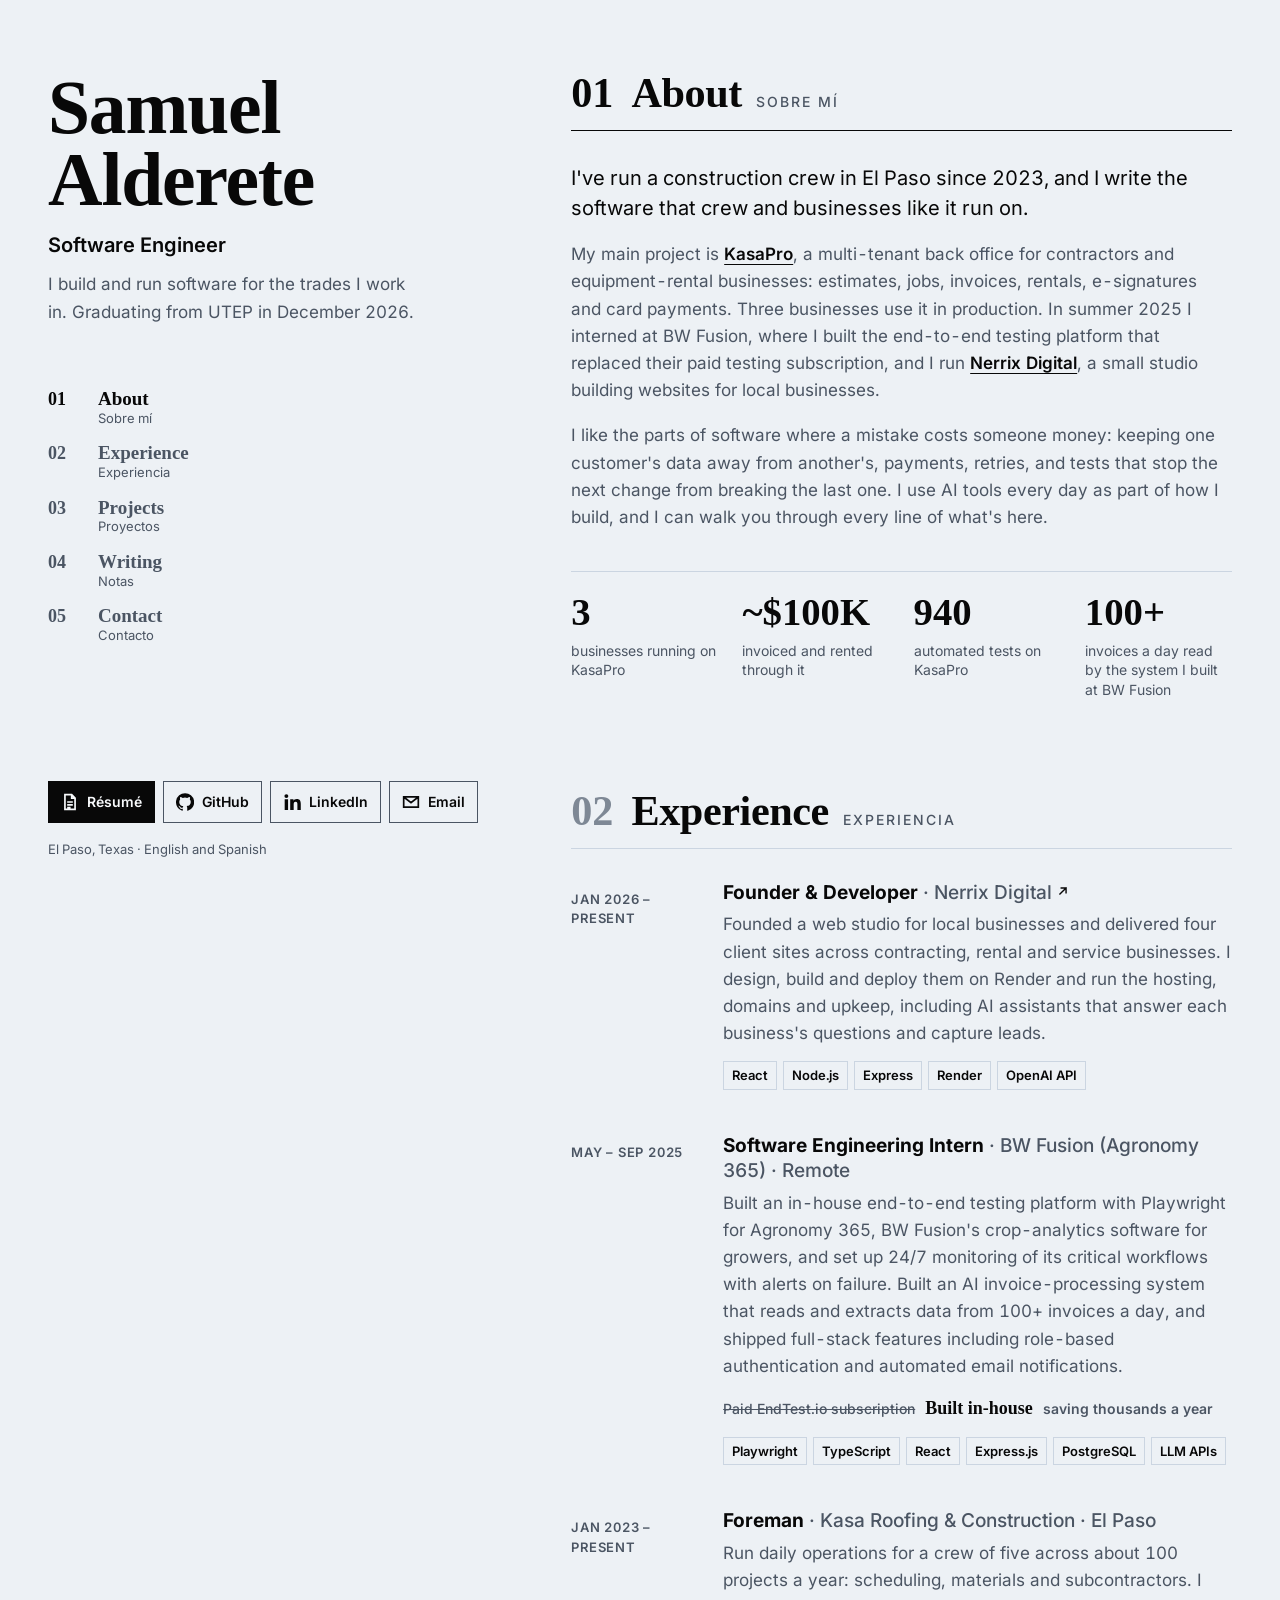
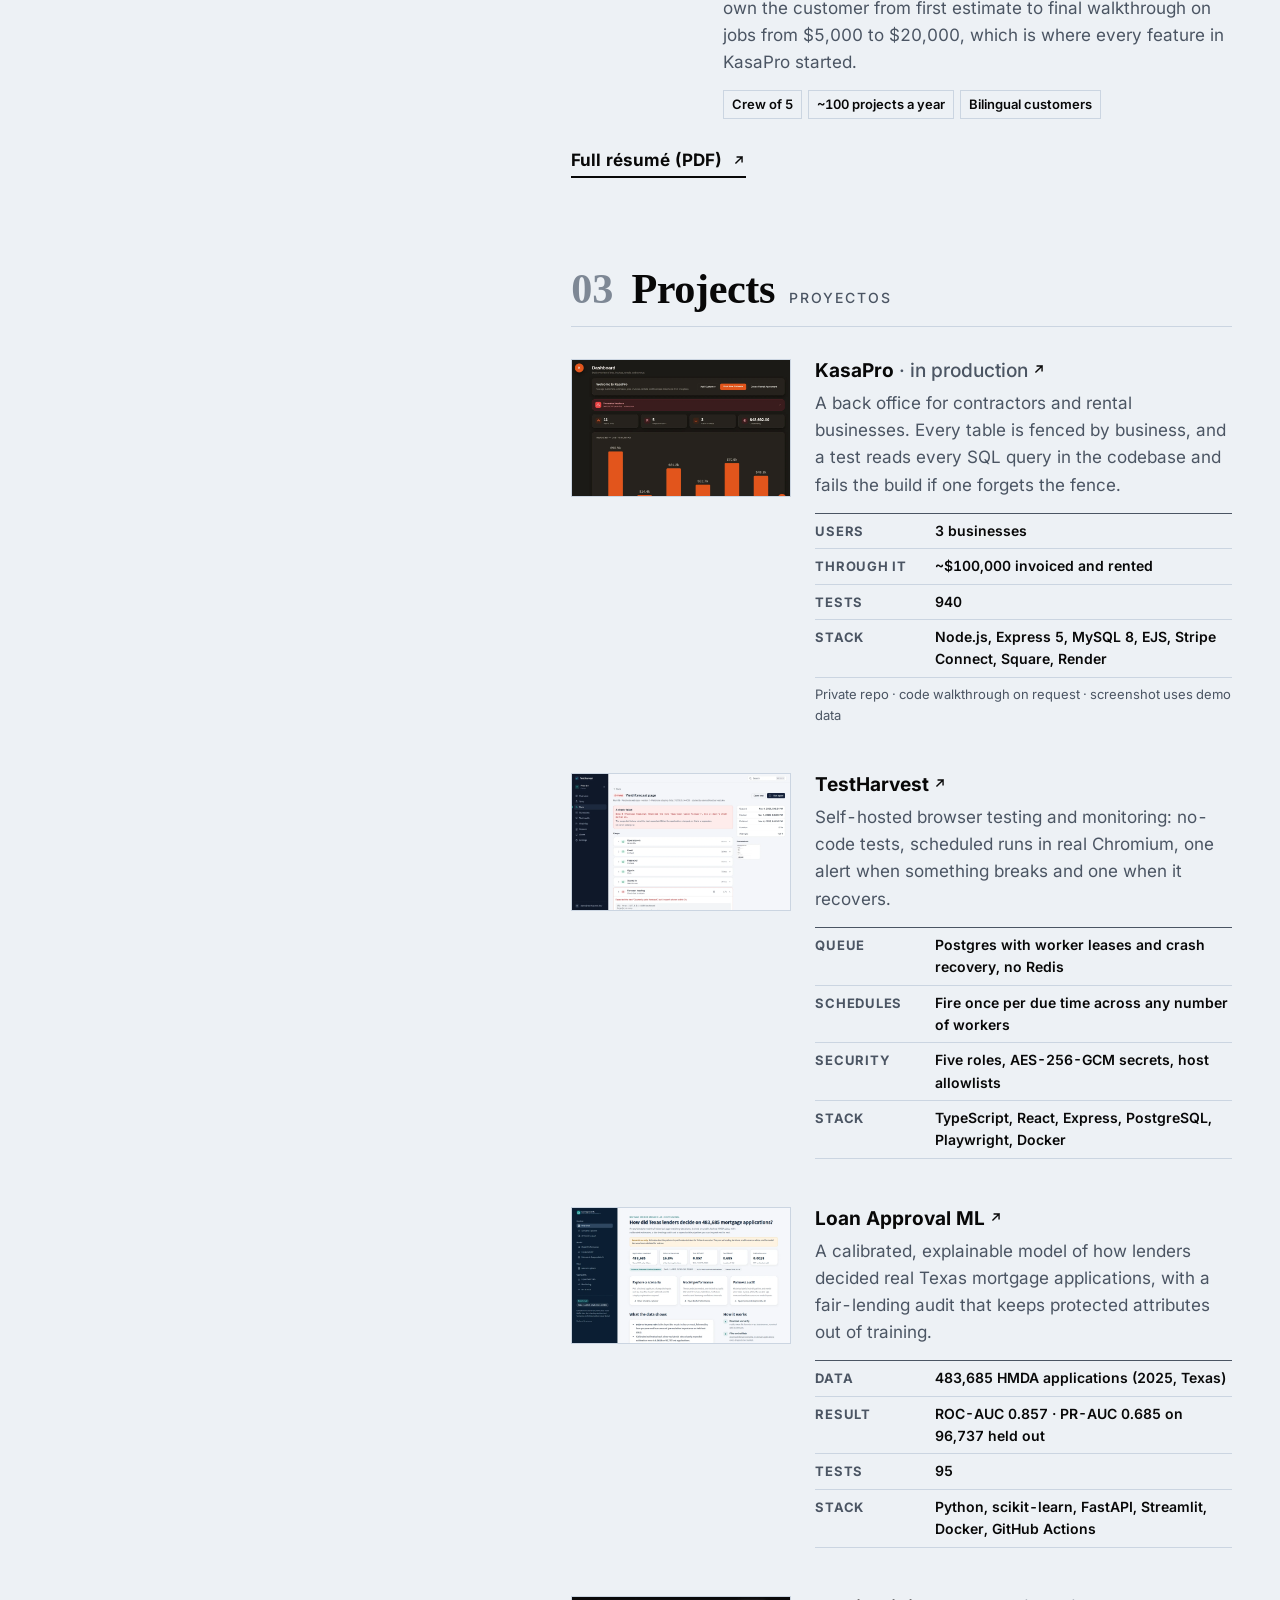
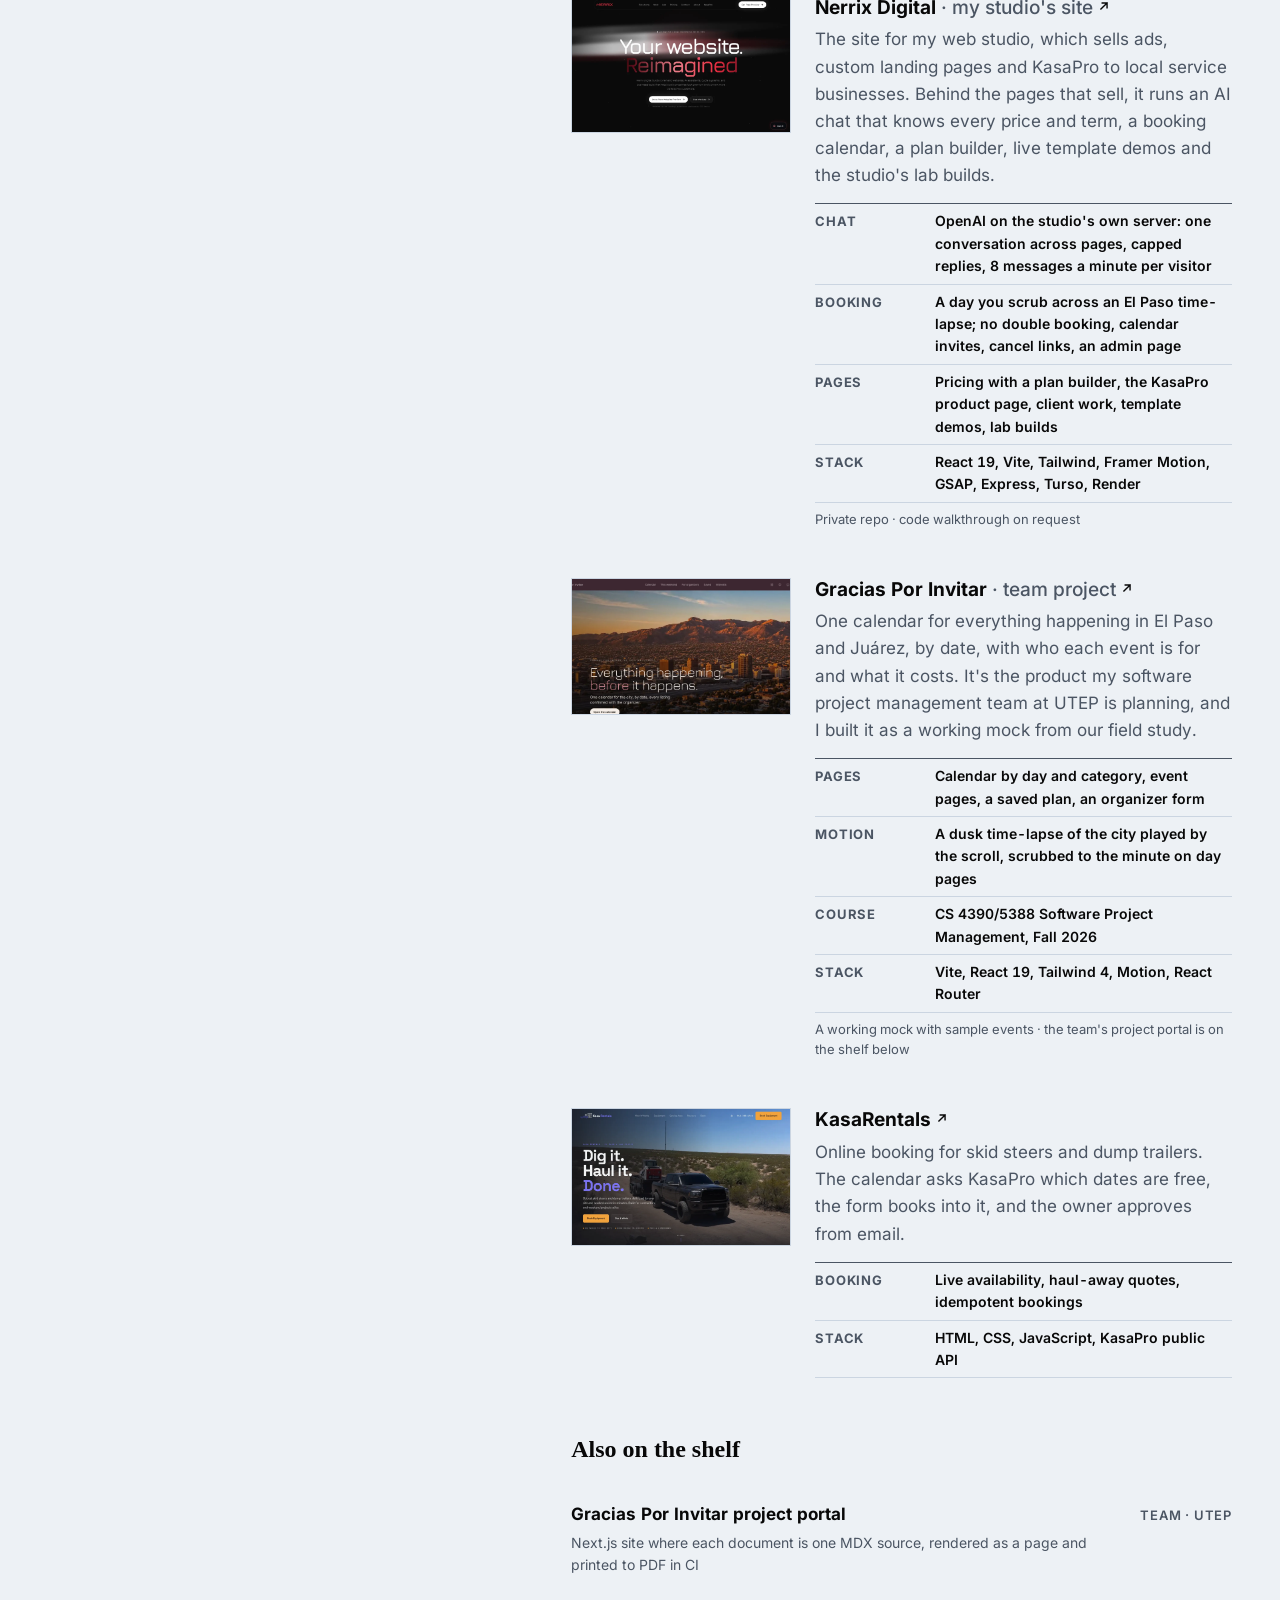
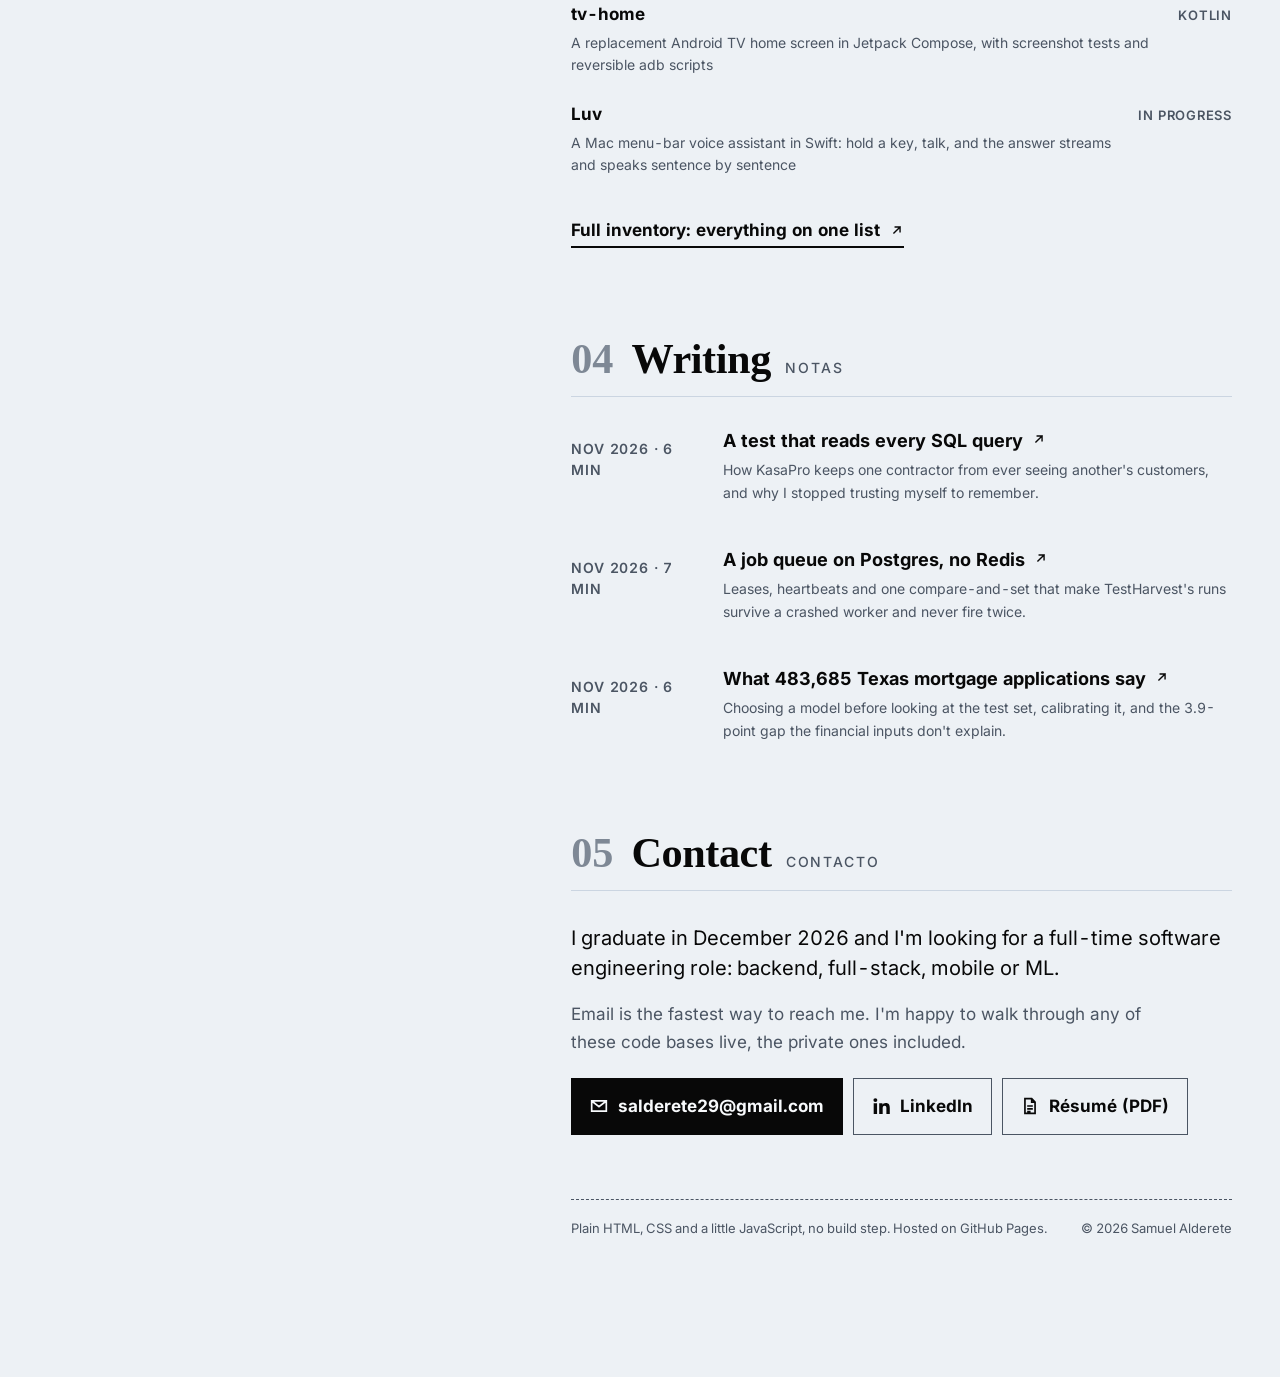
==== index.html @ ad976921 "Links that leave the portfolio open in a new tab The live project sites, GitHub, LinkedIn and the PD" ====
<!doctype html>
<html lang="en">
<head>
<meta charset="utf-8">
<meta name="viewport" content="width=device-width, initial-scale=1, viewport-fit=cover">
<title>Samuel Alderete · Software Engineer</title>
<meta name="description" content="Samuel Alderete, software engineer graduating from UTEP in December 2026. KasaPro runs three businesses with about $100,000 through it; internship at BW Fusion; founder of Nerrix Digital.">
<meta property="og:title" content="Samuel Alderete · Software Engineer">
<meta property="og:description" content="I build and run software for the trades I work in. KasaPro, TestHarvest, Loan Approval ML.">
<meta property="og:image" content="https://saalderete.github.io/SamuelAlderete/assets/og.png">
<meta property="og:image:width" content="1200">
<meta property="og:image:height" content="630">
<meta property="og:url" content="https://saalderete.github.io/SamuelAlderete/">
<meta name="twitter:card" content="summary_large_image">
<meta name="theme-color" media="(prefers-color-scheme: light)" content="#edf1f5">
<meta name="theme-color" media="(prefers-color-scheme: dark)" content="#080808">
<link rel="preload" href="assets/fonts/bodoni-moda-latin.woff2" as="font" type="font/woff2" crossorigin>
<link rel="stylesheet" href="styles.css">
<link rel="icon" href="assets/favicon.svg" type="image/svg+xml">
<script>
  // The shutter (see site.js): the store opens on the first visit of a session and on every refresh,
  // decided before the first paint. A refresh always opens it, even when the address names a section;
  // otherwise it is skipped for a link straight to a section and on a return from an article. Never under
  // reduced motion, and gone after 5 s even if site.js never runs.
  (function () {
    try {
      if (matchMedia("(prefers-reduced-motion: reduce)").matches) return;
      var nav = performance.getEntriesByType ? performance.getEntriesByType("navigation")[0] : null;
      var refresh = nav ? nav.type === "reload" : !!(performance.navigation && performance.navigation.type === 1);
      var seen = false;
      try { seen = !!sessionStorage.getItem("opened"); } catch (e) {}
      if (!refresh && (location.hash || seen)) return;
      try { sessionStorage.setItem("opened", "1"); } catch (e) {}
      var d = document.documentElement;
      d.classList.add("opening");
      setTimeout(function () { d.classList.remove("opening", "opened"); }, 5000);
    } catch (e) {}
  })();
</script>
</head>
<body>
<div class="shutter" aria-hidden="true">
  <div class="shutter-door">
    <p class="shutter-words">
      <span class="flick" style="--at:60ms;--for:360ms">Hello</span>
      <span lang="es" class="flick" style="--at:420ms;--for:200ms">Hola</span>
      <span lang="pt" style="--at:620ms;--for:130ms">Olá</span>
      <span lang="fr" style="--at:750ms;--for:115ms">Bonjour</span>
      <span lang="de" style="--at:865ms;--for:100ms">Hallo</span>
      <span lang="vi" style="--at:965ms;--for:100ms">Xin chào</span>
      <span lang="ko" style="--at:1065ms;--for:100ms">안녕하세요</span>
      <span lang="ja" style="--at:1165ms;--for:100ms">こんにちは</span>
      <span lang="zh" style="--at:1265ms;--for:100ms">你好</span>
      <span lang="hi" style="--at:1365ms;--for:100ms">नमस्ते</span>
      <span lang="ar" dir="rtl" style="--at:1465ms;--for:100ms">مرحبا</span>
      <span lang="nv" style="--at:1565ms;--for:100ms">Yáʼátʼééh</span>
      <span class="open" style="--at:1665ms"><b>Open</b><i lang="es">Abierto</i></span>
    </p>
  </div>
</div>
<a class="skip" href="#about">Skip to content</a>

<svg width="0" height="0" style="position:absolute" aria-hidden="true">
  <symbol id="i-go" viewBox="0 0 16 16"><path d="M4.5 11.5l7-7M6 4.5h5.5V10" fill="none" stroke="currentColor" stroke-width="1.6" stroke-linecap="square"/></symbol>
  <symbol id="i-github" viewBox="0 0 16 16"><path fill="currentColor" d="M8 .2a8 8 0 0 0-2.53 15.59c.4.07.55-.17.55-.38v-1.33c-2.23.48-2.7-1.07-2.7-1.07-.36-.92-.89-1.17-.89-1.17-.73-.5.06-.49.06-.49.8.06 1.23.83 1.23.83.72 1.22 1.88.87 2.33.66.07-.52.28-.87.5-1.07-1.78-.2-3.65-.89-3.65-3.95 0-.87.31-1.59.82-2.15-.08-.2-.36-1.02.08-2.12 0 0 .67-.21 2.2.82a7.6 7.6 0 0 1 4 0c1.53-1.03 2.2-.82 2.2-.82.44 1.1.16 1.92.08 2.12.51.56.82 1.28.82 2.15 0 3.07-1.87 3.75-3.66 3.95.29.25.54.73.54 1.48v2.2c0 .21.15.46.55.38A8 8 0 0 0 8 .2z"/></symbol>
  <symbol id="i-in" viewBox="0 0 16 16"><path fill="currentColor" d="M1.5 5.5h3V15h-3zM3 1a1.75 1.75 0 1 1 0 3.5A1.75 1.75 0 0 1 3 1zm3.4 4.5h2.9v1.3h.04c.4-.76 1.38-1.56 2.85-1.56 3.05 0 3.61 2 3.61 4.6V15h-3v-4.6c0-1.1-.02-2.52-1.53-2.52-1.54 0-1.78 1.2-1.78 2.44V15H6.4z"/></symbol>
  <symbol id="i-mail" viewBox="0 0 16 16"><path d="M1.5 3.5h13v9h-13zM1.8 3.8L8 8.6l6.2-4.8" fill="none" stroke="currentColor" stroke-width="1.5" stroke-linejoin="miter"/></symbol>
  <symbol id="i-doc" viewBox="0 0 16 16"><path d="M3.5 1.5h6l3 3v10h-9zM9.5 1.5v3h3M5.5 8h5M5.5 10.5h5M5.5 13h3" fill="none" stroke="currentColor" stroke-width="1.5"/></symbol>
</svg>

<div class="store">
  <!-- the directory -->
  <header class="directory">
    <h1 class="name">Samuel<br>Alderete</h1>
    <p class="role">Software Engineer</p>
    <p class="line">I build and run software for the trades I work in. Graduating from UTEP in December 2026.</p>

    <nav aria-label="Aisles">
      <ol class="aisles">
        <li><a href="#about" data-aisle="about"><span class="aisle-no">01</span><span class="aisle-label"><b>About</b><span>Sobre mí</span></span></a></li>
        <li><a href="#experience" data-aisle="experience"><span class="aisle-no">02</span><span class="aisle-label"><b>Experience</b><span>Experiencia</span></span></a></li>
        <li><a href="#projects" data-aisle="projects"><span class="aisle-no">03</span><span class="aisle-label"><b>Projects</b><span>Proyectos</span></span></a></li>
        <li><a href="#writing" data-aisle="writing"><span class="aisle-no">04</span><span class="aisle-label"><b>Writing</b><span>Notas</span></span></a></li>
        <li><a href="#checkout" data-aisle="checkout"><span class="aisle-no">05</span><span class="aisle-label"><b>Contact</b><span>Contacto</span></span></a></li>
      </ol>
    </nav>

    <div class="links">
      <a class="primary" href="resume.pdf" target="_blank" rel="noopener" aria-describedby="newtab"><svg class="icon" aria-hidden="true"><use href="#i-doc"/></svg>Résumé</a>
      <a href="https://github.com/saalderete" target="_blank" rel="noopener" aria-describedby="newtab"><svg class="icon" aria-hidden="true"><use href="#i-github"/></svg>GitHub</a>
      <a href="https://www.linkedin.com/in/saalderete/" target="_blank" rel="noopener" aria-describedby="newtab"><svg class="icon" aria-hidden="true"><use href="#i-in"/></svg>LinkedIn</a>
      <a href="mailto:salderete29@gmail.com"><svg class="icon" aria-hidden="true"><use href="#i-mail"/></svg>Email</a>
    </div>
    <p class="fine">El Paso, Texas · English and Spanish</p>
  </header>

  <main class="floor">
    <!-- 01 ABOUT -->
    <section class="aisle" id="about" aria-labelledby="about-h">
      <div class="sign"><span class="sign-no" aria-hidden="true">01</span><h2 id="about-h"><b>About</b><span lang="es">Sobre mí</span></h2></div>
      <div class="prose">
        <p class="lead">I've run a construction crew in El Paso since 2023, and I write the software that crew and businesses like it run on.</p>
        <p>My main project is <a href="https://www.kasaprohq.com" target="_blank" rel="noopener" aria-describedby="newtab">KasaPro</a>, a multi-tenant back office for contractors and equipment-rental businesses: estimates, jobs, invoices, rentals, e-signatures and card payments. Three businesses use it in production. In summer 2025 I interned at BW Fusion, where I built the end-to-end testing platform that replaced their paid testing subscription, and I run <a href="https://nerrixdigital.com" target="_blank" rel="noopener" aria-describedby="newtab">Nerrix Digital</a>, a small studio building websites for local businesses.</p>
        <p>I like the parts of software where a mistake costs someone money: keeping one customer's data away from another's, payments, retries, and tests that stop the next change from breaking the last one. I use AI tools every day as part of how I build, and I can walk you through every line of what's here.</p>
      </div>
      <ul class="channel" aria-label="By the numbers">
        <li><span class="price">3</span><p>businesses running on KasaPro</p></li>
        <li><span class="price">~$100K</span><p>invoiced and rented through it</p></li>
        <li><span class="price">940</span><p>automated tests on KasaPro</p></li>
        <li><span class="price">100+</span><p>invoices a day read by the system I built at BW Fusion</p></li>
      </ul>
    </section>

    <!-- 02 EXPERIENCE -->
    <section class="aisle" id="experience" aria-labelledby="experience-h">
      <div class="sign"><span class="sign-no" aria-hidden="true">02</span><h2 id="experience-h"><b>Experience</b><span lang="es">Experiencia</span></h2></div>
      <ol class="tags-list">
        <li>
          <a class="tag" href="https://nerrixdigital.com" target="_blank" rel="noopener" aria-describedby="newtab">
            <p class="when">Jan 2026 – Present</p>
            <div class="body">
              <h3>Founder &amp; Developer <span class="at">· Nerrix Digital</span><svg class="go" aria-hidden="true"><use href="#i-go"/></svg></h3>
              <p>Founded a web studio for local businesses and delivered four client sites across contracting, rental and service businesses. I design, build and deploy them on Render and run the hosting, domains and upkeep, including AI assistants that answer each business's questions and capture leads.</p>
              <ul class="sku" aria-label="Technologies"><li>React</li><li>Node.js</li><li>Express</li><li>Render</li><li>OpenAI API</li></ul>
            </div>
          </a>
        </li>
        <li>
          <div class="tag">
            <p class="when">May – Sep 2025</p>
            <div class="body">
              <h3>Software Engineering Intern <span class="at">· BW Fusion (Agronomy 365) · Remote</span></h3>
              <p>Built an in-house end-to-end testing platform with Playwright for Agronomy 365, BW Fusion's crop-analytics software for growers, and set up 24/7 monitoring of its critical workflows with alerts on failure. Built an AI invoice-processing system that reads and extracts data from 100+ invoices a day, and shipped full-stack features including role-based authentication and automated email notifications.</p>
              <p class="was"><s>Paid EndTest.io subscription</s> <b>Built in-house</b> saving thousands a year</p>
              <ul class="sku" aria-label="Technologies"><li>Playwright</li><li>TypeScript</li><li>React</li><li>Express.js</li><li>PostgreSQL</li><li>LLM APIs</li></ul>
            </div>
          </div>
        </li>
        <li>
          <div class="tag">
            <p class="when">Jan 2023 – Present</p>
            <div class="body">
              <h3>Foreman <span class="at">· Kasa Roofing &amp; Construction · El Paso</span></h3>
              <p>Run daily operations for a crew of five across about 100 projects a year: scheduling, materials and subcontractors. I own the customer from first estimate to final walkthrough on jobs from $5,000 to $20,000, which is where every feature in KasaPro started.</p>
              <ul class="sku" aria-label="Scope"><li>Crew of 5</li><li>~100 projects a year</li><li>Bilingual customers</li></ul>
            </div>
          </div>
        </li>
      </ol>
      <a class="more-link" href="resume.pdf" target="_blank" rel="noopener" aria-describedby="newtab">Full résumé (PDF)<svg class="go" aria-hidden="true"><use href="#i-go"/></svg></a>
    </section>

    <!-- 03 PROJECTS -->
    <section class="aisle" id="projects" aria-labelledby="projects-h">
      <div class="sign"><span class="sign-no" aria-hidden="true">03</span><h2 id="projects-h"><b>Projects</b><span lang="es">Proyectos</span></h2></div>
      <ul class="products">
        <li>
          <a class="product" href="https://www.kasaprohq.com" target="_blank" rel="noopener" aria-describedby="newtab">
            <img src="assets/kasapro-dashboard.webp" width="1600" height="1071" alt="KasaPro dashboard with overdue invoices, active jobs and a six-month revenue chart (demo data)" loading="lazy">
            <div>
              <h3>KasaPro <span class="at">· in production</span><svg class="go" aria-hidden="true"><use href="#i-go"/></svg></h3>
              <p>A back office for contractors and rental businesses. Every table is fenced by business, and a test reads every SQL query in the codebase and fails the build if one forgets the fence.</p>
              <dl class="spec">
                <dt>Users</dt><dd>3 businesses</dd>
                <dt>Through it</dt><dd>~$100,000 invoiced and rented</dd>
                <dt>Tests</dt><dd>940</dd>
                <dt>Stack</dt><dd>Node.js, Express 5, MySQL 8, EJS, Stripe Connect, Square, Render</dd>
              </dl>
              <p class="note">Private repo · code walkthrough on request · screenshot uses demo data</p>
            </div>
          </a>
        </li>
        <li>
          <a class="product" href="https://github.com/saalderete/endtest-clone" target="_blank" rel="noopener" aria-describedby="newtab">
            <img src="assets/testharvest-run.webp" width="1440" height="900" alt="TestHarvest run page: a failed check explained in plain words, with each step's result and timing" loading="lazy">
            <div>
              <h3>TestHarvest<svg class="go" aria-hidden="true"><use href="#i-go"/></svg></h3>
              <p>Self-hosted browser testing and monitoring: no-code tests, scheduled runs in real Chromium, one alert when something breaks and one when it recovers.</p>
              <dl class="spec">
                <dt>Queue</dt><dd>Postgres with worker leases and crash recovery, no Redis</dd>
                <dt>Schedules</dt><dd>Fire once per due time across any number of workers</dd>
                <dt>Security</dt><dd>Five roles, AES-256-GCM secrets, host allowlists</dd>
                <dt>Stack</dt><dd>TypeScript, React, Express, PostgreSQL, Playwright, Docker</dd>
              </dl>
            </div>
          </a>
        </li>
        <li>
          <a class="product" href="https://github.com/saalderete/Loan-Approval-ML" target="_blank" rel="noopener" aria-describedby="newtab">
            <img src="assets/loan-overview.webp" width="1440" height="900" alt="Loan Approval ML dashboard overview" loading="lazy">
            <div>
              <h3>Loan Approval ML<svg class="go" aria-hidden="true"><use href="#i-go"/></svg></h3>
              <p>A calibrated, explainable model of how lenders decided real Texas mortgage applications, with a fair-lending audit that keeps protected attributes out of training.</p>
              <dl class="spec">
                <dt>Data</dt><dd>483,685 HMDA applications (2025, Texas)</dd>
                <dt>Result</dt><dd>ROC-AUC 0.857 · PR-AUC 0.685 on 96,737 held out</dd>
                <dt>Tests</dt><dd>95</dd>
                <dt>Stack</dt><dd>Python, scikit-learn, FastAPI, Streamlit, Docker, GitHub Actions</dd>
              </dl>
            </div>
          </a>
        </li>
        <li>
          <a class="product" href="https://www.nerrixdigital.com" target="_blank" rel="noopener" aria-describedby="newtab">
            <img src="assets/nerrix.webp" width="1440" height="900" alt="Nerrix Digital home page: Your website. Reimagined., with the Ask AI button in the corner" loading="lazy">
            <div>
              <h3>Nerrix Digital <span class="at">· my studio's site</span><svg class="go" aria-hidden="true"><use href="#i-go"/></svg></h3>
              <p>The site for my web studio, which sells ads, custom landing pages and KasaPro to local service businesses. Behind the pages that sell, it runs an AI chat that knows every price and term, a booking calendar, a plan builder, live template demos and the studio's lab builds.</p>
              <dl class="spec">
                <dt>Chat</dt><dd>OpenAI on the studio's own server: one conversation across pages, capped replies, 8 messages a minute per visitor</dd>
                <dt>Booking</dt><dd>A day you scrub across an El Paso time-lapse; no double booking, calendar invites, cancel links, an admin page</dd>
                <dt>Pages</dt><dd>Pricing with a plan builder, the KasaPro product page, client work, template demos, lab builds</dd>
                <dt>Stack</dt><dd>React 19, Vite, Tailwind, Framer Motion, GSAP, Express, Turso, Render</dd>
              </dl>
              <p class="note">Private repo · code walkthrough on request</p>
            </div>
          </a>
        </li>
        <li>
          <a class="product" href="https://gpi-j4aw.onrender.com" target="_blank" rel="noopener" aria-describedby="newtab">
            <img src="assets/gpi-event-site.webp" width="1304" height="815" alt="Gracias Por Invitar landing page: El Paso at dusk under the headline Everything happening, before it happens" loading="lazy">
            <div>
              <h3>Gracias Por Invitar <span class="at">· team project</span><svg class="go" aria-hidden="true"><use href="#i-go"/></svg></h3>
              <p>One calendar for everything happening in El Paso and Juárez, by date, with who each event is for and what it costs. It's the product my software project management team at UTEP is planning, and I built it as a working mock from our field study.</p>
              <dl class="spec">
                <dt>Pages</dt><dd>Calendar by day and category, event pages, a saved plan, an organizer form</dd>
                <dt>Motion</dt><dd>A dusk time-lapse of the city played by the scroll, scrubbed to the minute on day pages</dd>
                <dt>Course</dt><dd>CS 4390/5388 Software Project Management, Fall 2026</dd>
                <dt>Stack</dt><dd>Vite, React 19, Tailwind 4, Motion, React Router</dd>
              </dl>
              <p class="note">A working mock with sample events · the team's project portal is on the shelf below</p>
            </div>
          </a>
        </li>
        <li>
          <a class="product" href="https://kasarentals.com" target="_blank" rel="noopener" aria-describedby="newtab">
            <img src="assets/kasarentals.webp" width="1440" height="900" alt="KasaRentals home page: Dig it. Haul it. Done." loading="lazy">
            <div>
              <h3>KasaRentals<svg class="go" aria-hidden="true"><use href="#i-go"/></svg></h3>
              <p>Online booking for skid steers and dump trailers. The calendar asks KasaPro which dates are free, the form books into it, and the owner approves from email.</p>
              <dl class="spec">
                <dt>Booking</dt><dd>Live availability, haul-away quotes, idempotent bookings</dd>
                <dt>Stack</dt><dd>HTML, CSS, JavaScript, KasaPro public API</dd>
              </dl>
            </div>
          </a>
        </li>
      </ul>

      <h3 class="bin-h">Also on the shelf</h3>
      <ul class="bin">
        <li><a href="https://gpi-portal.onrender.com" target="_blank" rel="noopener" aria-describedby="newtab"><b>Gracias Por Invitar project portal</b><em>Team · UTEP</em><span>Next.js site where each document is one MDX source, rendered as a page and printed to PDF in CI</span></a></li>
        <li><div class="row"><b>tv-home</b><em>Kotlin</em><span>A replacement Android TV home screen in Jetpack Compose, with screenshot tests and reversible adb scripts</span></div></li>
        <li><div class="row"><b>Luv</b><em>In progress</em><span>A Mac menu-bar voice assistant in Swift: hold a key, talk, and the answer streams and speaks sentence by sentence</span></div></li>
      </ul>
      <a class="more-link" href="inventory.html">Full inventory: everything on one list<svg class="go" aria-hidden="true"><use href="#i-go"/></svg></a>
    </section>

    <!-- 04 WRITING -->
    <section class="aisle" id="writing" aria-labelledby="writing-h">
      <div class="sign"><span class="sign-no" aria-hidden="true">04</span><h2 id="writing-h"><b>Writing</b><span lang="es">Notas</span></h2></div>
      <ul class="notes">
        <li><a href="writing/tenant-isolation.html">
          <p class="when">Nov 2026 · 6 min</p>
          <div><h3>A test that reads every SQL query <svg class="go" aria-hidden="true"><use href="#i-go"/></svg></h3>
          <p>How KasaPro keeps one contractor from ever seeing another's customers, and why I stopped trusting myself to remember.</p></div>
        </a></li>
        <li><a href="writing/postgres-job-queue.html">
          <p class="when">Nov 2026 · 7 min</p>
          <div><h3>A job queue on Postgres, no Redis <svg class="go" aria-hidden="true"><use href="#i-go"/></svg></h3>
          <p>Leases, heartbeats and one compare-and-set that make TestHarvest's runs survive a crashed worker and never fire twice.</p></div>
        </a></li>
        <li><a href="writing/mortgage-model.html">
          <p class="when">Nov 2026 · 6 min</p>
          <div><h3>What 483,685 Texas mortgage applications say <svg class="go" aria-hidden="true"><use href="#i-go"/></svg></h3>
          <p>Choosing a model before looking at the test set, calibrating it, and the 3.9-point gap the financial inputs don't explain.</p></div>
        </a></li>
      </ul>
    </section>

    <!-- 05 CHECKOUT -->
    <section class="aisle checkout" id="checkout" aria-labelledby="checkout-h">
      <div class="sign"><span class="sign-no" aria-hidden="true">05</span><h2 id="checkout-h"><b>Contact</b><span lang="es">Contacto</span></h2></div>
      <div class="prose">
        <p class="lead">I graduate in December 2026 and I'm looking for a full-time software engineering role: backend, full-stack, mobile or ML.</p>
        <p>Email is the fastest way to reach me. I'm happy to walk through any of these code bases live, the private ones included.</p>
      </div>
      <div class="till">
        <a class="primary" href="mailto:salderete29@gmail.com"><svg class="icon" aria-hidden="true"><use href="#i-mail"/></svg>salderete29@gmail.com</a>
        <a href="https://www.linkedin.com/in/saalderete/" target="_blank" rel="noopener" aria-describedby="newtab"><svg class="icon" aria-hidden="true"><use href="#i-in"/></svg>LinkedIn</a>
        <a href="resume.pdf" target="_blank" rel="noopener" aria-describedby="newtab"><svg class="icon" aria-hidden="true"><use href="#i-doc"/></svg>Résumé (PDF)</a>
      </div>
      <footer class="receipt">
        <span>Plain HTML, CSS and a little JavaScript, no build step. Hosted on GitHub Pages.</span>
        <span>© 2026 Samuel Alderete</span>
      </footer>
    </section>
  </main>
</div>
<script src="site.js" defer></script>
<span id="newtab" hidden>Opens in a new tab</span>
</body>
</html>
---- styles.css ----
/* Samuel Alderete · portfolio. The page is a well-run bilingual aisle:
   a pinned directory, an overhead sign per aisle, shelf tags, price labels. */

/* Bodoni Moda (display) and Inter (text), both SIL OFL 1.1, latin subsets, self-hosted */
@font-face {
  font-family: "Bodoni Moda";
  src: url("assets/fonts/bodoni-moda-latin.woff2") format("woff2");
  font-weight: 400 900;
  font-style: normal;
  font-display: swap;
}
@font-face {
  font-family: "Inter";
  src: url("assets/fonts/inter-latin.woff2") format("woff2");
  font-weight: 400 800;
  font-style: normal;
  font-display: swap;
}

:root {
  /* Chrome, from the Nerrix design library (dopely-fashion-brand-08): Future Black, Graphite Gray,
     Chrome Silver and Frost White, and no hue at all. By day the type is Future Black on Frost White
     with a quarter of the silver in it, so the white work light still shows. */
  --ground: #edf1f5;
  --shelf: #ffffff;
  --panel: #ffffff;                   /* the highlight under the item you reach for */
  --ink: #080808;
  --muted: #4b5563;
  --unlit: #7e8895;                   /* a sign's number before its aisle lights (large type only): Graphite with 40% Silver */
  --rule: #cbd5e1;
  --rule-strong: #4b5563;
  --accent: #080808;
  --accent-ink: #f8fafc;
  --sign-ink: #080808;
  --sign-muted: #4b5563;
  --shadow: 0 1px 2px rgba(8, 8, 8, 0.06), 0 12px 28px -14px rgba(8, 8, 8, 0.24);
  --lamp: rgba(255, 255, 255, 0.9);   /* the work light on the frost ground */

  --sans: "Inter", ui-sans-serif, system-ui, -apple-system, "Segoe UI", sans-serif;
  --display: "Bodoni Moda", "Didot", "Bodoni 72", Georgia, serif;
  --gutter: clamp(16px, 4vw, 48px);
  --ease-out: cubic-bezier(0.23, 1, 0.32, 1);
  --ease-in-out: cubic-bezier(0.77, 0, 0.175, 1);
  /* the loading screen: Future Black with Frost White lettering, by day and at night */
  --shutter: #080808;
  --shutter-ink: #f8fafc;
  --shutter-muted: #cbd5e1;

  --t-body: 1.0625rem;      /* 17px */
  --t-small: 0.875rem;      /* 14px */
  --t-tiny: 0.8125rem;      /* 13px */
  --t-lead: 1.25rem;
  --t-sign: clamp(1.75rem, 1.2rem + 1.8vw, 2.75rem);
  --t-name: clamp(2.75rem, 2rem + 3.4vw, 4.75rem);

  color-scheme: light;
}

@media (prefers-color-scheme: dark) {
  :root {
    /* Chrome at night, as the library draws it: Frost White on Future Black, with Chrome Silver for
       primary and selected */
    --ground: #080808;
    --shelf: #1f2328;                 /* Future Black with 35% Graphite */
    --panel: rgba(31, 35, 40, 0.62);
    --ink: #f8fafc;
    --muted: #a7b1be;                 /* Chrome Silver with 28% Graphite */
    --unlit: #636465;                 /* Future Black with 38% Frost White */
    --rule: #393d41;
    --rule-strong: #636465;
    --accent: #cbd5e1;
    --accent-ink: #080808;
    --sign-ink: #f8fafc;
    --sign-muted: #a7b1be;
    --shadow: inset 0 1px 0 rgba(203, 213, 225, 0.1), 0 12px 28px -14px rgba(0, 0, 0, 0.8);
    --lamp: rgba(203, 213, 225, 0.1);  /* a cold shop light at night */
    color-scheme: dark;
  }
}

*, *::before, *::after { box-sizing: border-box; }
html { -webkit-text-size-adjust: 100%; -webkit-tap-highlight-color: transparent; scroll-behavior: smooth; }
@media (prefers-reduced-motion: reduce) { html { scroll-behavior: auto; } }
body {
  margin: 0;
  background: var(--ground);
  color: var(--ink);
  font: 400 var(--t-body)/1.6 var(--sans);
  font-variant-numeric: tabular-nums;
  text-rendering: optimizeLegibility;
}
::selection { background: var(--accent); color: var(--accent-ink); }
img { display: block; max-width: 100%; height: auto; }
a { color: inherit; text-decoration-thickness: 1px; text-underline-offset: 0.22em; }
:focus-visible { outline: 2px solid var(--ink); outline-offset: 3px; border-radius: 2px; }
html { scrollbar-color: var(--muted) var(--ground); }
.vh { position: absolute; width: 1px; height: 1px; overflow: hidden; clip: rect(0 0 0 0); white-space: nowrap; }
.skip { position: absolute; left: 12px; top: -60px; z-index: 20; background: var(--accent); color: var(--accent-ink); padding: 10px 14px; font-weight: 700; text-decoration: none; }
.skip:focus { top: 12px; }
.icon { width: 18px; height: 18px; flex: none; }

/* ---------- layout ---------- */
.store {
  max-width: 1320px;
  margin: 0 auto;
  padding: 0 var(--gutter);
  display: grid;
  grid-template-columns: minmax(300px, 0.82fr) 1.18fr;
  gap: clamp(32px, 5vw, 88px);
}
@media (max-width: 1023px) { .store { display: block; } }

/* ---------- the directory (pinned left) ---------- */
.directory {
  position: sticky; top: 0;
  height: 100svh;
  display: flex; flex-direction: column;
  padding: clamp(40px, 8vh, 88px) 0 40px;
}
@media (max-width: 1023px) { .directory { position: static; height: auto; padding: 40px 0 8px; } }

.name {
  margin: 0;
  font-family: var(--display);
  font-size: var(--t-name);
  font-weight: 600;
  line-height: 0.95;
  letter-spacing: -0.015em;
}
.role { margin: 14px 0 0; font-size: var(--t-lead); font-weight: 600; }
.line { margin: 10px 0 0; max-width: 34ch; color: var(--muted); }

/* the aisle list: numbers and names rest unlit, and the aisle you're in lights up */
.aisles { margin: clamp(28px, 6vh, 64px) 0 0; padding: 0; list-style: none; }
.aisles a {
  display: grid; grid-template-columns: 2.5rem 1fr; align-items: baseline; gap: 10px;
  padding: 8px 0; text-decoration: none; color: var(--muted);
}
.aisle-no {
  color: var(--muted);              /* part of the link's text, so it keeps full text contrast */
  font-family: var(--display); font-weight: 600; font-size: 1.125rem; line-height: 1;
  transition: color 200ms var(--ease-out);
}
.aisle-label { display: flex; flex-direction: column; line-height: 1.2; }
.aisle-label b { font-family: var(--display); font-weight: 600; font-size: 1.1875rem; color: var(--muted); transition: color 200ms var(--ease-out); }
.aisle-label span { font-size: var(--t-tiny); }
.aisles a[aria-current="true"] .aisle-no, .aisles a[aria-current="true"] .aisle-label b { color: var(--ink); }
@media (hover: hover) and (pointer: fine) {
  .aisles a:hover .aisle-no, .aisles a:hover .aisle-label b { color: var(--ink); }
}

.links { margin-top: auto; padding-top: 28px; display: flex; flex-wrap: wrap; gap: 8px; }
@media (max-width: 1023px) { .links { margin-top: 22px; } }
.links a {
  display: inline-flex; align-items: center; gap: 8px;
  padding: 9px 12px; border: 1px solid var(--rule-strong); text-decoration: none;
  font-size: var(--t-small); font-weight: 600;
  transition: transform 160ms var(--ease-out), background-color 160ms var(--ease-out);
}
.links a.primary { background: var(--accent); border-color: var(--accent); color: var(--accent-ink); }
.links a:active { transform: scale(0.97); }
@media (hover: hover) and (pointer: fine) {
  .links a:not(.primary):hover { background: var(--ink); color: var(--ground); }
}
.fine { margin: 16px 0 0; font-size: var(--t-tiny); color: var(--muted); }

/* ---------- aisles (right) ---------- */
.floor { padding: clamp(40px, 8vh, 88px) 0 0; min-width: 0; }
.aisle { scroll-margin-top: 16px; padding-bottom: clamp(64px, 10vh, 112px); }

/* the overhead aisle sign: the number, the English name and the Spanish after it, over one hairline.
   The number rests unlit; when you reach its aisle it lights (flickering the first time, like a tube)
   and the hairline under the sign lights with it. */
.sign {
  display: flex; align-items: baseline; gap: 18px;
  margin: 0 0 32px; padding: 0 0 16px;
  border-bottom: 1px solid var(--rule);
  color: var(--sign-ink);
  transition: border-color 240ms var(--ease-out);
}
.sign-no {
  flex: none; color: var(--unlit);
  font-family: var(--display); font-weight: 600; font-size: var(--t-sign); line-height: 1;
  transition: color 240ms var(--ease-out);
}
.sign h2, .sign-h { margin: 0; font-size: var(--t-sign); line-height: 1; display: flex; flex-wrap: wrap; align-items: baseline; column-gap: 14px; row-gap: 4px; }
.sign h2 b, .sign-h b { font-family: var(--display); font-size: var(--t-sign); font-weight: 600; letter-spacing: -0.01em; }
.sign h2 span, .sign-h span { font-family: var(--sans); font-size: 0.875rem; font-weight: 500; text-transform: uppercase; letter-spacing: 0.14em; color: var(--sign-muted); }
/* on the inventory and the 404 the sign's heading is the page's h1: it keeps the sign's sizes, not the article title's */
.article h1.sign-h { margin: 0; font-family: var(--sans); font-size: var(--t-sign); line-height: 1; letter-spacing: 0; }
.aisle.is-here .sign, .article .sign { border-bottom-color: var(--accent); }
.aisle.is-here .sign-no, .article .sign-no { color: var(--ink); }
.aisle.lit .sign-no { animation: flicker 300ms steps(1, end) 1; }
@keyframes flicker { 0% { opacity: 1; } 18% { opacity: 0.55; } 30% { opacity: 1; } 52% { opacity: 0.8; } 64% { opacity: 1; } }
@media (prefers-reduced-motion: reduce) { .aisle.lit .sign-no { animation: none; } .sign, .sign-no { transition: none; } }
@media (max-width: 1023px) {
  .sign { position: sticky; top: 0; z-index: 3; margin-left: calc(var(--gutter) * -1); margin-right: calc(var(--gutter) * -1); padding: 14px var(--gutter); background: var(--ground); }
}

.prose p { margin: 0 0 18px; max-width: 64ch; color: var(--muted); }
.prose p.lead { font-size: var(--t-lead); line-height: 1.5; color: var(--ink); }
.prose a { font-weight: 600; color: var(--ink); }

/* the price channel: four figures hung from one shelf edge, with nothing boxed around them */
.channel {
  margin: 40px 0 0; padding: 20px 0 0; list-style: none;
  display: grid; grid-template-columns: repeat(4, 1fr); gap: 22px 24px;
  border-top: 1px solid var(--rule);
}
.price {
  display: block; margin: 0 0 8px; white-space: nowrap;
  font-family: var(--display); font-weight: 600; font-size: clamp(1.75rem, 1.3rem + 1.4vw, 2.5rem); line-height: 1.05;
}
.channel p { margin: 0; font-size: var(--t-small); line-height: 1.4; color: var(--muted); }
@media (max-width: 640px) { .channel { grid-template-columns: 1fr 1fr; } }

/* ---------- shelf tags (experience) ---------- */
.tags-list { margin: 0; padding: 0; list-style: none; display: grid; gap: 44px; }
.tag {
  position: relative; isolation: isolate;
  display: grid; grid-template-columns: 128px 1fr; gap: 6px 24px;
  color: inherit; text-decoration: none;
  transition: transform 160ms var(--ease-out);
}
a.tag:active { transform: scale(0.995); }
@media (hover: hover) and (pointer: fine) { a.tag:hover .go { transform: translate(2px, -2px); } }
.when { font-size: var(--t-tiny); font-weight: 600; color: var(--muted); text-transform: uppercase; letter-spacing: 0.06em; line-height: 1.5; padding-top: 3px; }
.tag h3 { margin: 0; font-size: 1.1875rem; line-height: 1.3; font-weight: 700; }
.tag h3 .at { font-weight: 500; color: var(--muted); }
.go { display: inline-block; width: 14px; height: 14px; margin-left: 4px; vertical-align: 1px; transition: transform 160ms var(--ease-out); }
.tag p { margin: 6px 0 0; color: var(--muted); max-width: 62ch; }
.tag .body { min-width: 0; }
@media (max-width: 640px) { .tag { grid-template-columns: 1fr; } }

.sku { margin: 14px 0 0; padding: 0; list-style: none; display: flex; flex-wrap: wrap; gap: 6px; }
.sku li { font-size: var(--t-tiny); font-weight: 600; padding: 3px 8px; border: 1px solid var(--rule); color: var(--ink); background: var(--ground); }

/* was / now: the paid subscription struck through, then what replaced it */
.tag p.was { display: flex; flex-wrap: wrap; align-items: baseline; gap: 2px 10px; margin: 14px 0 0; font-size: var(--t-small); font-weight: 600; color: var(--muted); }
.was s { font-weight: 500; text-decoration-thickness: 1px; }
.was b { font-family: var(--display); font-weight: 600; font-size: 1.125rem; color: var(--ink); }

.more-link { display: inline-flex; align-items: center; gap: 6px; margin-top: 28px; font-weight: 700; text-decoration: none; border-bottom: 2px solid var(--accent); padding-bottom: 2px; transition: border-color 160ms var(--ease-out); }
@media (hover: hover) and (pointer: fine) { .more-link:hover { border-bottom-color: var(--ink); } .more-link:hover .go { transform: translate(2px, -2px); } }

/* ---------- products (projects) ---------- */
.products { margin: 0; padding: 0; list-style: none; display: grid; gap: 48px; }
.product {
  position: relative; isolation: isolate;
  display: grid; grid-template-columns: 220px 1fr; gap: 24px;
  color: inherit; text-decoration: none;
  transition: transform 160ms var(--ease-out);
}
@media (hover: hover) and (pointer: fine) { a.product:hover .go { transform: translate(2px, -2px); } }
a.product:active { transform: scale(0.995); }
.product img { width: 100%; aspect-ratio: 16 / 10; object-fit: cover; object-position: top left; border: 1px solid var(--rule); background: var(--ground); }
.product h3 { margin: 0; font-size: 1.1875rem; font-weight: 700; line-height: 1.3; }
.product p { margin: 6px 0 0; color: var(--muted); }
.spec { margin: 14px 0 0; display: grid; grid-template-columns: 7.5rem 1fr; border-top: 1px solid var(--rule-strong); font-size: var(--t-small); }
.spec dt, .spec dd { margin: 0; padding: 6px 0; border-bottom: 1px solid var(--rule); }
.spec dt { font-weight: 700; text-transform: uppercase; letter-spacing: 0.06em; font-size: var(--t-tiny); padding-right: 18px; color: var(--muted); padding-top: 7px; }
.spec dd { font-weight: 600; }
.note { font-size: var(--t-tiny); color: var(--muted); margin-top: 10px; }
@media (max-width: 720px) { .product { grid-template-columns: 1fr; gap: 16px; } }

.bin { margin: 20px 0 0; padding: 0; list-style: none; }
.bin a, .bin div.row {
  position: relative; isolation: isolate;
  display: grid; grid-template-columns: 1fr auto; gap: 4px 16px; align-items: baseline;
  padding: 12px 0; text-decoration: none;
}
.bin b { font-weight: 700; }
.bin span { color: var(--muted); font-size: var(--t-small); }
.bin em { font-style: normal; font-size: var(--t-tiny); font-weight: 600; color: var(--muted); text-transform: uppercase; letter-spacing: 0.06em; grid-column: 2; grid-row: 1; }
@media (hover: hover) and (pointer: fine) { .bin a:hover b { text-decoration: underline; text-underline-offset: 0.2em; } }
.bin-h { margin: 52px 0 0; font-family: var(--display); font-size: 1.5rem; font-weight: 600; }

/* ---------- writing ---------- */
.notes { margin: 0; padding: 0; list-style: none; display: grid; gap: 44px; }
.notes a { position: relative; isolation: isolate; display: grid; grid-template-columns: 128px 1fr; gap: 6px 24px; text-decoration: none; transition: transform 160ms var(--ease-out); }
.notes a:active { transform: scale(0.995); }
@media (hover: hover) and (pointer: fine) { .notes a:hover .go { transform: translate(2px, -2px); } }
.notes h3 { margin: 0; font-size: 1.125rem; font-weight: 700; line-height: 1.35; }
.notes p { margin: 6px 0 0; color: var(--muted); font-size: var(--t-small); }
@media (max-width: 640px) { .notes a { grid-template-columns: 1fr; } }

/* ---------- checkout ---------- */
.checkout p { max-width: 52ch; }
.till { display: flex; flex-wrap: wrap; gap: 10px; margin-top: 22px; }
.till a { display: inline-flex; align-items: center; gap: 10px; padding: 14px 18px; font-weight: 700; text-decoration: none; border: 1px solid var(--rule-strong); transition: transform 160ms var(--ease-out), background-color 160ms var(--ease-out); }
.till a.primary { background: var(--accent); border-color: var(--accent); color: var(--accent-ink); }
.till a:active { transform: scale(0.97); }
@media (hover: hover) and (pointer: fine) { .till a:not(.primary):hover { background: var(--ink); color: var(--ground); } }
.receipt { margin-top: 64px; padding-top: 18px; border-top: 1px dashed var(--rule-strong); font-size: var(--t-tiny); color: var(--muted); display: flex; flex-wrap: wrap; justify-content: space-between; gap: 8px 24px; padding-bottom: 48px; }

/* ---------- article pages ---------- */
.article { max-width: 760px; margin: 0 auto; padding: 0 var(--gutter) 80px; }
.article-top { display: flex; justify-content: space-between; align-items: center; gap: 16px; padding: 22px 0; border-bottom: 1px solid var(--rule); }
.article-top a { font-weight: 700; text-decoration: none; display: inline-flex; gap: 8px; align-items: center; }
/* an article's sign names the aisle you're in, so it is always lit and never sticky */
.article .sign { position: static; margin: 40px 0 32px; padding: 0 0 16px; background: none; }
.article h1 { font-size: clamp(2rem, 1.4rem + 2.4vw, 3rem); line-height: 1.08; font-family: var(--display); font-weight: 600; letter-spacing: -0.01em; margin: 0 0 12px; text-wrap: balance; }
.meta { color: var(--muted); font-size: var(--t-small); margin: 0 0 36px; }
.article h2 { font-family: var(--display); font-size: 1.5rem; font-weight: 600; margin: 44px 0 12px; line-height: 1.25; }
.article p, .article li { max-width: 68ch; }
.article p { margin: 0 0 18px; }
.article ul, .article ol { padding-left: 1.2em; margin: 0 0 18px; }
.article li { margin-bottom: 8px; }
.article code { font-family: ui-monospace, "SF Mono", Menlo, Consolas, monospace; font-size: 0.875em; background: var(--shelf); border: 1px solid var(--rule); padding: 1px 5px; }
.article pre { margin: 0 0 22px; padding: 16px 18px; background: var(--shelf); color: var(--ink); overflow-x: auto; font: 400 0.875rem/1.6 ui-monospace, "SF Mono", Menlo, Consolas, monospace; }
.article pre code { background: none; border: 0; padding: 0; font-size: inherit; color: inherit; }
.article blockquote { margin: 0 0 22px; padding: 2px 0 2px 18px; border-left: 1px solid var(--accent); color: var(--ink); font-weight: 600; }
.article blockquote p { margin: 0; }
.article .end { margin-top: 48px; padding-top: 18px; border-top: 1px dashed var(--rule-strong); color: var(--muted); font-size: var(--t-small); }
.product h3 .at { font-weight: 500; color: var(--muted); }
.article .table-wrap { overflow-x: auto; margin: 0 0 22px; }
.article table { width: 100%; border-collapse: collapse; font-size: var(--t-small); border-top: 1px solid var(--rule-strong); }
.article caption { caption-side: bottom; text-align: left; padding-top: 8px; color: var(--muted); font-size: var(--t-tiny); }
.article th, .article td { text-align: left; padding: 9px 12px; border-bottom: 1px solid var(--rule); vertical-align: baseline; }
.article thead th { font-size: var(--t-tiny); text-transform: uppercase; letter-spacing: 0.06em; color: var(--muted); }
.article tbody th { font-weight: 600; }
.article td span { display: block; font-size: var(--t-tiny); color: var(--muted); }
/* the selected row is highlighted the way a hovered item is: the panel under it, not a fill colour */
.article tr.sel th, .article tr.sel td { background: var(--panel); color: var(--ink); font-weight: 600; }
.article tr.sel td span { font-weight: 400; }
.article .end a, .article p a { font-weight: 600; }

/* short laptop screens: keep the whole directory reachable while pinned */
@media (min-width: 1024px) and (max-height: 820px) {
  .directory { overflow-y: auto; padding-top: 32px; padding-bottom: 24px; scrollbar-width: thin; }
  .name { font-size: clamp(2.5rem, 1.6rem + 2.6vw, 3.75rem); }
  .aisles { margin-top: 22px; }
  .aisles a { padding: 5px 0; }
  .links { padding-top: 18px; }
}

/* phone and tablet: the directory becomes one wrapping row of aisles */
@media (max-width: 1023px) {
  html { scroll-padding-top: 76px; }
  .aisles { display: flex; flex-wrap: wrap; gap: 0 20px; margin: 18px 0 0; }
  .aisles a { display: inline-flex; align-items: center; gap: 8px; padding: 0; min-height: 44px; }
  .aisles .aisle-no { font-size: 1rem; }
  .aisles .aisle-label span { display: none; }
  .aisles .aisle-label b { font-size: 0.9375rem; }
}

/* phones: the date sits under the title, never above it as a kicker */
@media (max-width: 640px) { .tag .when, .notes .when { order: 1; padding-top: 0; margin-top: 12px; } .tag, .notes a { display: flex; flex-direction: column; } }

/* ---------- the highlight panel ----------
   Shelf items sit on the page with no card around them. When you reach for one (a fine pointer over it,
   or keyboard focus on its link), a soft panel comes up underneath and the rest of its shelf steps back
   (shelf focus, below). The panel is the item's own pseudo-element, behind its content and a little
   wider than it, and it only ever fades in and out. */
.tag::before, .product::before, .notes a::before, .bin a::before, .bin .row::before {
  content: ""; position: absolute; z-index: -1;
  inset: -16px clamp(-24px, calc(var(--gutter) * -0.75), -12px);
  border-radius: 6px;
  background: var(--panel); box-shadow: var(--shadow);
  opacity: 0; transition: opacity 200ms var(--ease-out);
}
.bin a::before, .bin .row::before { inset: 0 clamp(-16px, calc(var(--gutter) * -0.75), -12px); }
@media (hover: hover) and (pointer: fine) {
  .tag:hover::before, .product:hover::before, .notes a:hover::before, .bin a:hover::before, .bin .row:hover::before { opacity: 1; }
}
/* the keyboard gets the same panel, ringed so the focus is plain to see */
a.tag:focus-visible, a.product:focus-visible, .notes a:focus-visible, .bin a:focus-visible { outline: none; }
a.tag:focus-visible::before, a.product:focus-visible::before, .notes a:focus-visible::before, .bin a:focus-visible::before { opacity: 1; box-shadow: var(--shadow), 0 0 0 2px var(--ink); }
a.tag:focus-visible .go, a.product:focus-visible .go, .notes a:focus-visible .go { transform: translate(2px, -2px); }

/* ---------- the work light ----------
   A soft lamp that follows a mouse or trackpad along the aisle floor, under the shelves (site.js moves it
   with transform only). Off on touch screens and under reduced motion; it fades out when the pointer leaves. */
.store, .article { position: relative; z-index: 1; }
.worklight {
  position: fixed; left: 0; top: 0; z-index: 0;
  width: 900px; height: 900px; pointer-events: none;
  background: radial-gradient(closest-side, var(--lamp), color-mix(in srgb, var(--lamp) 35%, transparent) 55%, transparent);
  opacity: 0; transition: opacity 500ms var(--ease-out); will-change: transform;
}
.worklight.on { opacity: 1; }
@media (prefers-reduced-motion: reduce) { .worklight { display: none; } }

/* ---------- the progress line ----------
   A 2px accent line along the top edge that fills as you go down the page, so you always know how far along
   the aisle you are. The browser drives it from the scroll position where it can (a scroll-driven animation,
   off the main thread); site.js does it otherwise, by transform only. It sits under the shutter, and stays
   empty on a page that doesn't scroll. */
.progress {
  position: fixed; top: 0; left: 0; right: 0; z-index: 50; height: 2px;
  background: var(--accent); transform-origin: 0 50%; transform: scaleX(0);
  pointer-events: none;
}
@supports (animation-timeline: scroll()) {
  .progress { animation: progress-fill linear both; animation-timeline: scroll(root block); }
  @keyframes progress-fill { from { transform: scaleX(0); } to { transform: scaleX(1); } }
}

/* ---------- shelf focus ----------
   The item you're on comes forward and the rest of that shelf steps back, for the pointer and for the
   keyboard. The panel above shows which one you're on; this quiets its neighbours. */
.tags-list > li, .products > li, .notes > li, .bin > li, .inventory tbody > tr { transition: opacity 220ms var(--ease-out); }
@media (hover: hover) and (pointer: fine) {
  .tags-list:has(> li:hover) > li:not(:hover),
  .products:has(> li:hover) > li:not(:hover),
  .notes:has(> li:hover) > li:not(:hover),
  .bin:has(> li:hover) > li:not(:hover),
  .inventory tbody:has(> tr:hover) > tr:not(:hover) { opacity: 0.5; }
  a.product:hover img { border-color: var(--rule-strong); }
}
.tags-list:has(:focus-visible) > li:not(:focus-within),
.products:has(:focus-visible) > li:not(:focus-within),
.notes:has(:focus-visible) > li:not(:focus-within),
.bin:has(:focus-visible) > li:not(:focus-within),
.inventory tbody:has(:focus-visible) > tr:not(:focus-within) { opacity: 0.5; }
.product img { transition: border-color 160ms var(--ease-out); }

/* ---------- the inventory (everything on one list) ---------- */
.inventory-page { max-width: 1080px; }
.inventory-page .lead { font-size: var(--t-lead); line-height: 1.5; max-width: 60ch; margin: 0 0 28px; }
/* the table runs 12px wider than the column on each side, so its text lines up with the page and a
   highlighted row has room to breathe */
.inventory-wrap { overflow-x: auto; margin: 0 -12px; }
.inventory { width: 100%; border-collapse: collapse; font-size: var(--t-small); }
.inventory caption { caption-side: bottom; text-align: left; padding: 10px 12px 0; color: var(--muted); font-size: var(--t-tiny); }
.inventory th, .inventory td { text-align: left; vertical-align: top; padding: 14px 14px 14px 0; border-bottom: 1px solid var(--rule); transition: background-color 200ms var(--ease-out); }
.inventory th:first-child, .inventory td:first-child { padding-left: 12px; }
.inventory th:last-child, .inventory td:last-child { padding-right: 12px; }
.inventory thead th { padding-top: 0; padding-bottom: 10px; border-bottom-color: var(--rule-strong); font-size: var(--t-tiny); font-weight: 700; text-transform: uppercase; letter-spacing: 0.06em; color: var(--muted); }
.inventory tbody th { font-weight: 400; min-width: 16rem; }
.inventory tbody th b { display: block; font-size: 1.0625rem; font-weight: 700; color: var(--ink); }
.inventory tbody th span { display: block; margin-top: 2px; color: var(--muted); }
.inventory td.at { white-space: nowrap; font-weight: 600; }
.inventory .sku { margin: 0; }
.inventory .sku li { background: var(--ground); }
.inventory td.link { white-space: nowrap; }
.inventory td.link a { font-weight: 700; text-decoration: none; border-bottom: 2px solid var(--accent); padding-bottom: 1px; transition: border-color 160ms var(--ease-out); }
.inventory td.link a .go { transition: transform 160ms var(--ease-out); }
.inventory td.link em { font-style: normal; color: var(--muted); }
@media (hover: hover) and (pointer: fine) {
  .inventory tbody tr:hover > * { background: var(--panel); }
  .inventory td.link a:hover { border-bottom-color: var(--ink); }
  .inventory td.link a:hover .go { transform: translate(2px, -2px); }
}
@media (max-width: 860px) {
  /* phones: each row becomes a shelf tag */
  .inventory, .inventory tbody, .inventory tr, .inventory th, .inventory td { display: block; }
  .inventory thead { display: none; }
  .inventory caption { display: block; padding: 12px 12px 0; }
  .inventory tbody tr { padding: 14px 12px; border-bottom: 1px solid var(--rule); }
  .inventory th, .inventory td, .inventory th:first-child, .inventory td:first-child, .inventory th:last-child, .inventory td:last-child { padding: 0; border: 0; min-width: 0; }
  .inventory td { margin-top: 10px; }
  .inventory td.at::before, .inventory td.link::before { content: attr(data-label) ": "; color: var(--muted); font-weight: 600; text-transform: uppercase; letter-spacing: 0.06em; font-size: var(--t-tiny); }
  .inventory td.at { white-space: normal; }
}

/* ---------- the shutter: the store opens on a first visit and on every refresh ----------
   A plain screen in Future Black. "Hello" holds a beat, then eleven more
   languages speed past until the shutter shows the store's own sign (Open, with Abierto after it). Once the
   page has loaded, the shutter fades away while the page drifts up into place underneath, and the sign of
   the aisle you're in flickers on. The <head> script shows it on the first visit of a session and on every
   refresh, never for a link straight to a section and never under reduced motion. */
.shutter { display: none; }
html.opening { overflow: hidden; }
html.opening .shutter {
  display: block; position: fixed; inset: 0; z-index: 60;
  transition: opacity 700ms cubic-bezier(0.4, 0, 0.2, 1);
}
.shutter-door {
  position: absolute; inset: 0;
  display: grid; place-items: center;
  background-color: var(--shutter); color: var(--shutter-ink);
}
html.opening.opened .shutter { opacity: 0; pointer-events: none; }
/* as the shutter fades, the page drifts up 40px into place. It sits in place while the page loads, so a
   refresh on a #section address lands on that section's sign exactly */
html.opening.opened .store { animation: drift-in 900ms var(--ease-out) 60ms both; }
@keyframes drift-in { from { transform: translateY(40px); } to { transform: none; } }

.shutter-words { margin: 0; display: grid; place-items: center; }
.shutter-words > span {
  grid-area: 1 / 1; opacity: 0;
  display: flex; align-items: baseline; gap: 18px; white-space: nowrap;
  font: 600 clamp(3rem, 1.8rem + 4.5vw, 6rem)/1.15 var(--display); letter-spacing: -0.015em;
}
.shutter-words b { font-weight: 600; }
.shutter-words i {
  font: 500 clamp(0.8125rem, 0.72rem + 0.3vw, 1rem)/1 var(--sans); font-style: normal;
  text-transform: uppercase; letter-spacing: 0.14em; color: var(--shutter-muted);
}
/* each word shows for its own moment (--at, --for in the markup); the first two and the sign light like a
   fluorescent tube, the fast ones just cut */
html.opening .shutter-words > span { animation: word-cut var(--for, 100ms) steps(1, end) var(--at, 0ms); }
html.opening .shutter-words > span.flick { animation-name: word-on; }
html.opening .shutter-words > span.open { animation: word-on 300ms steps(1, end) var(--at, 0ms) forwards; }
@keyframes word-cut { 0%, 100% { opacity: 1; } }
@keyframes word-on { 0% { opacity: 1; } 14% { opacity: 0.5; } 26% { opacity: 1; } 100% { opacity: 1; } }
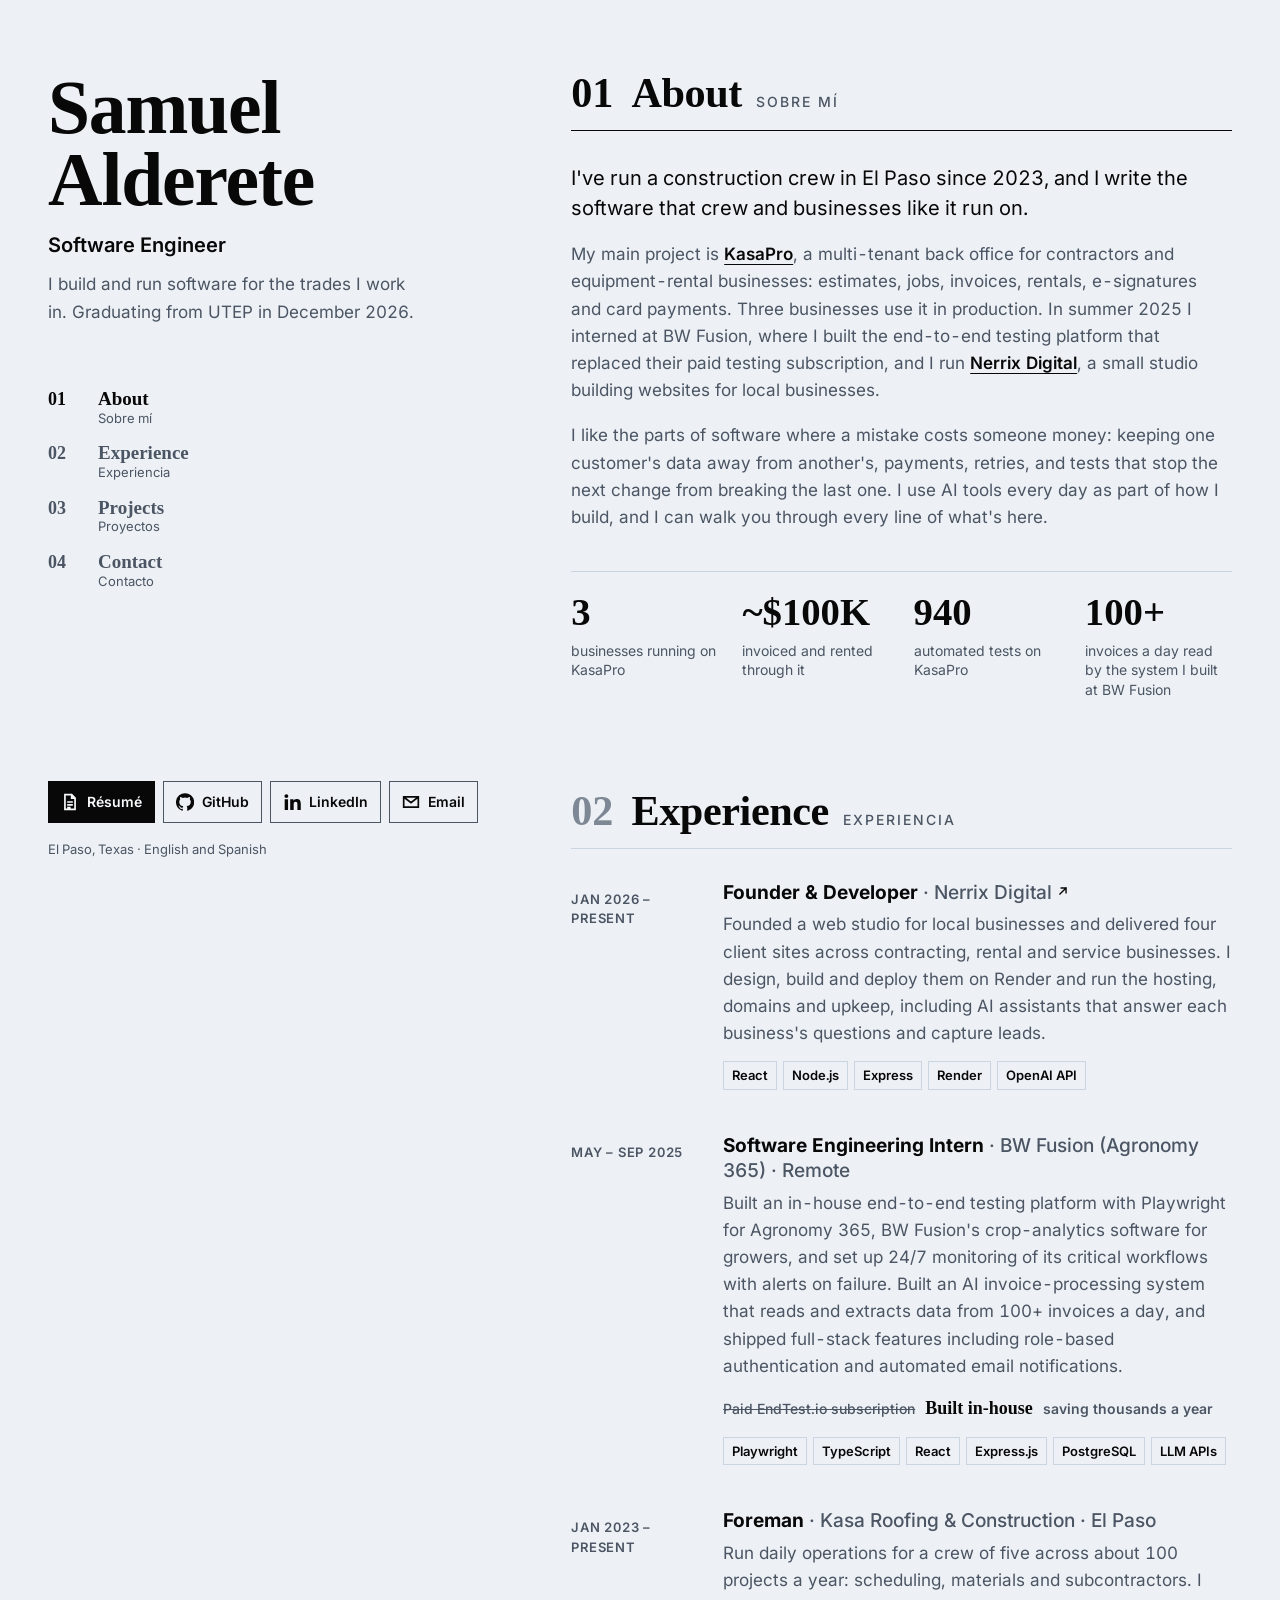
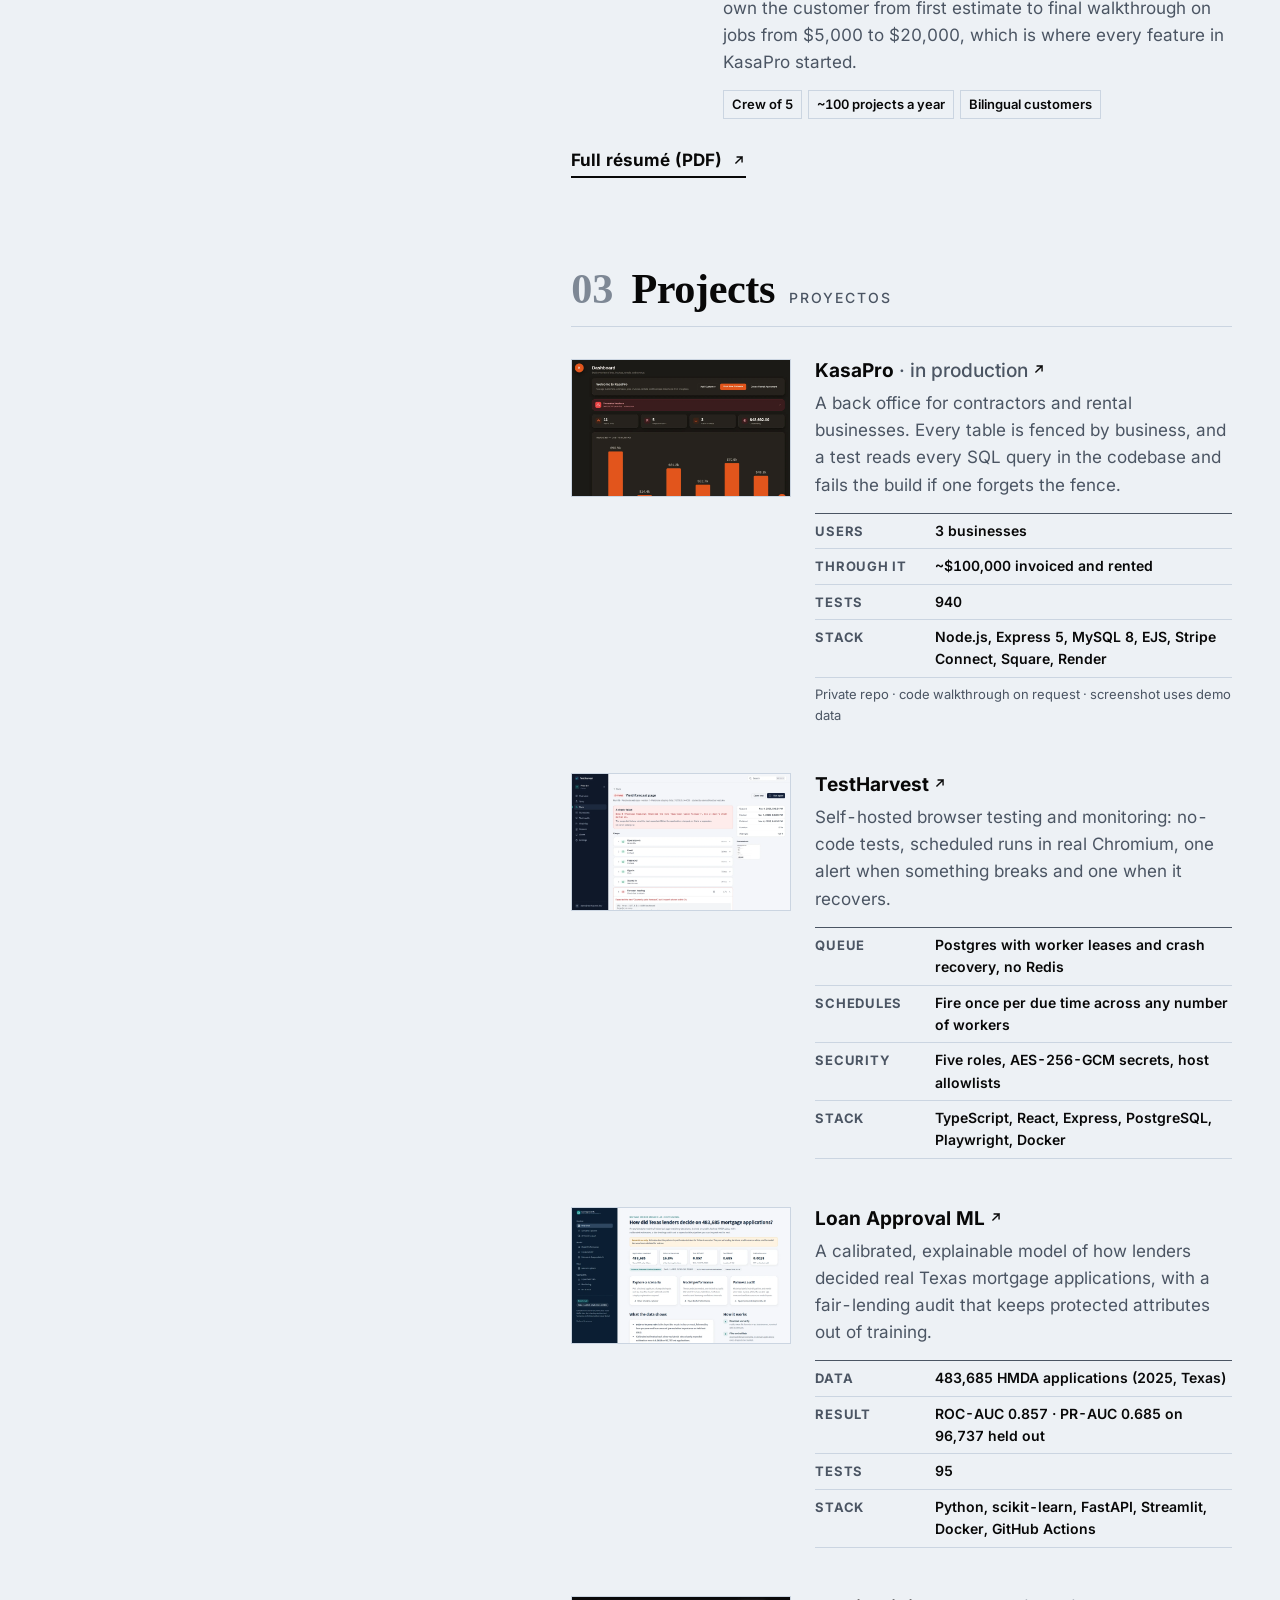
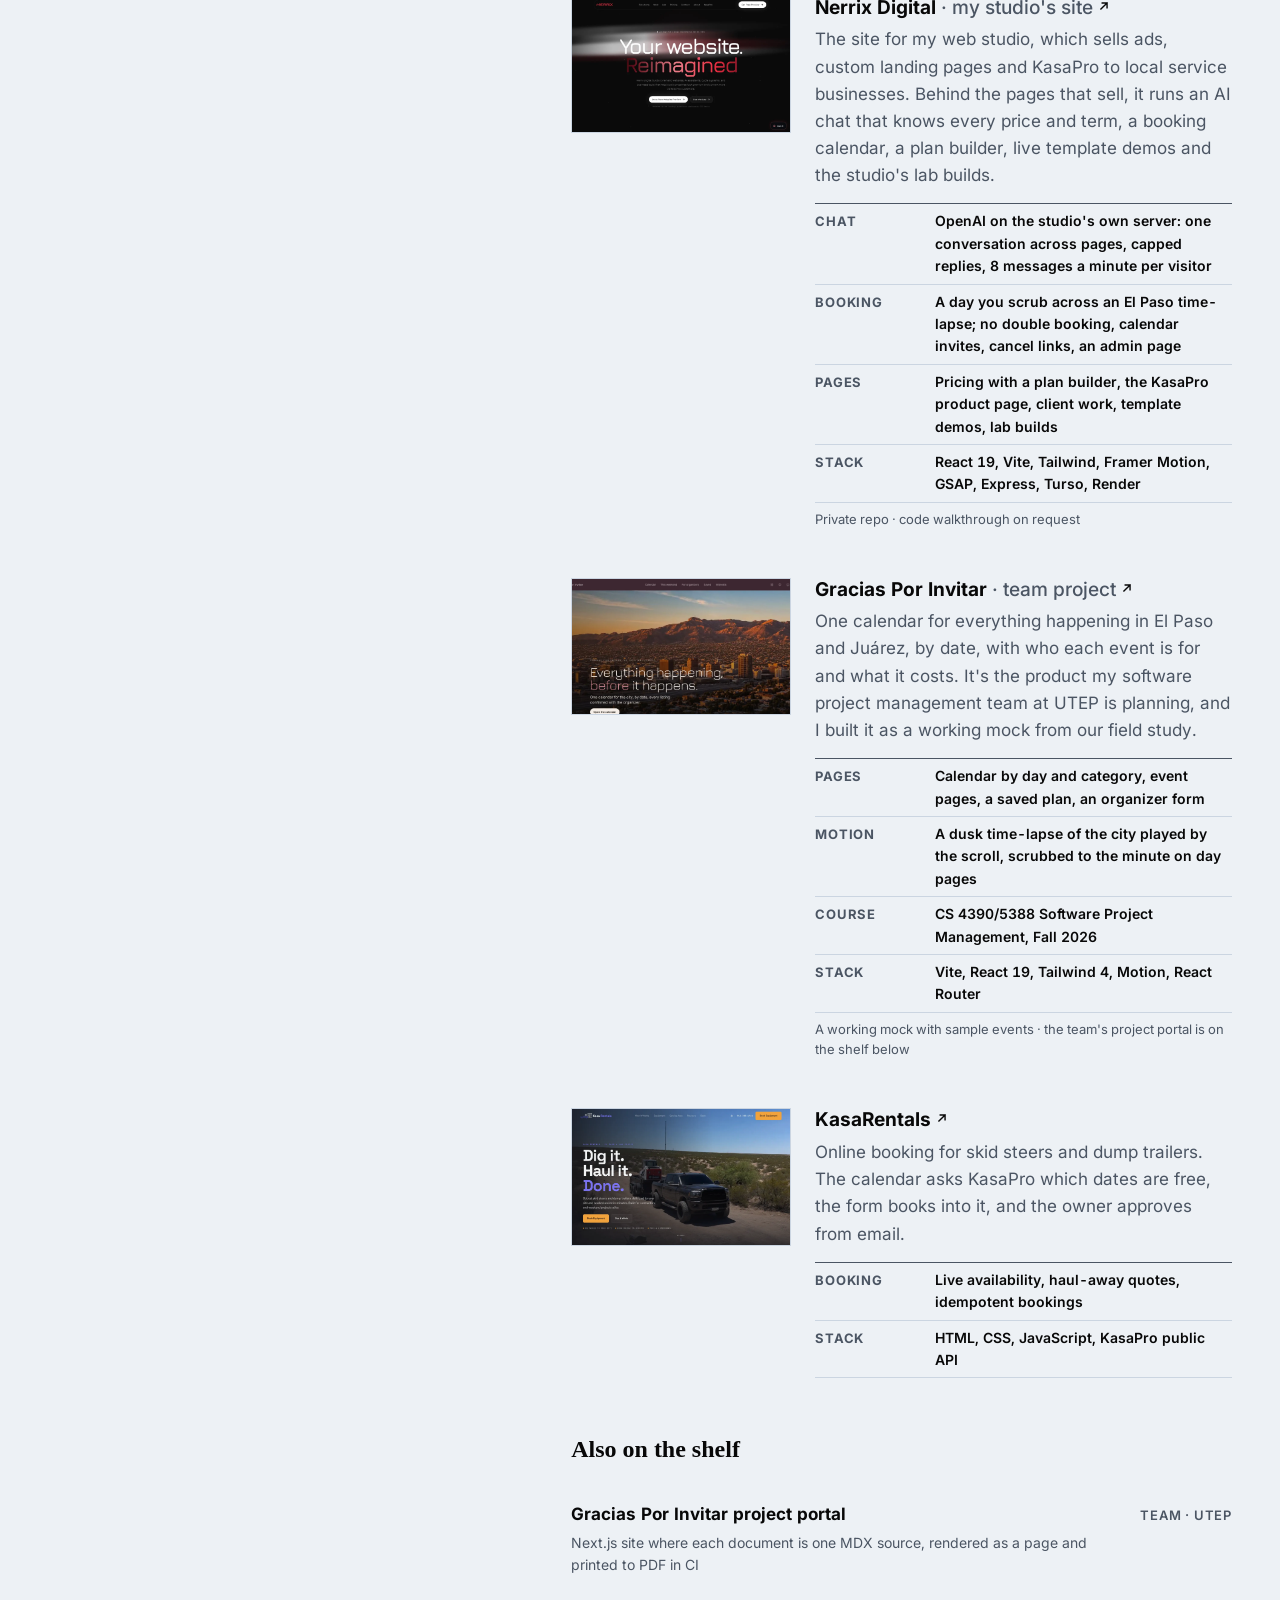
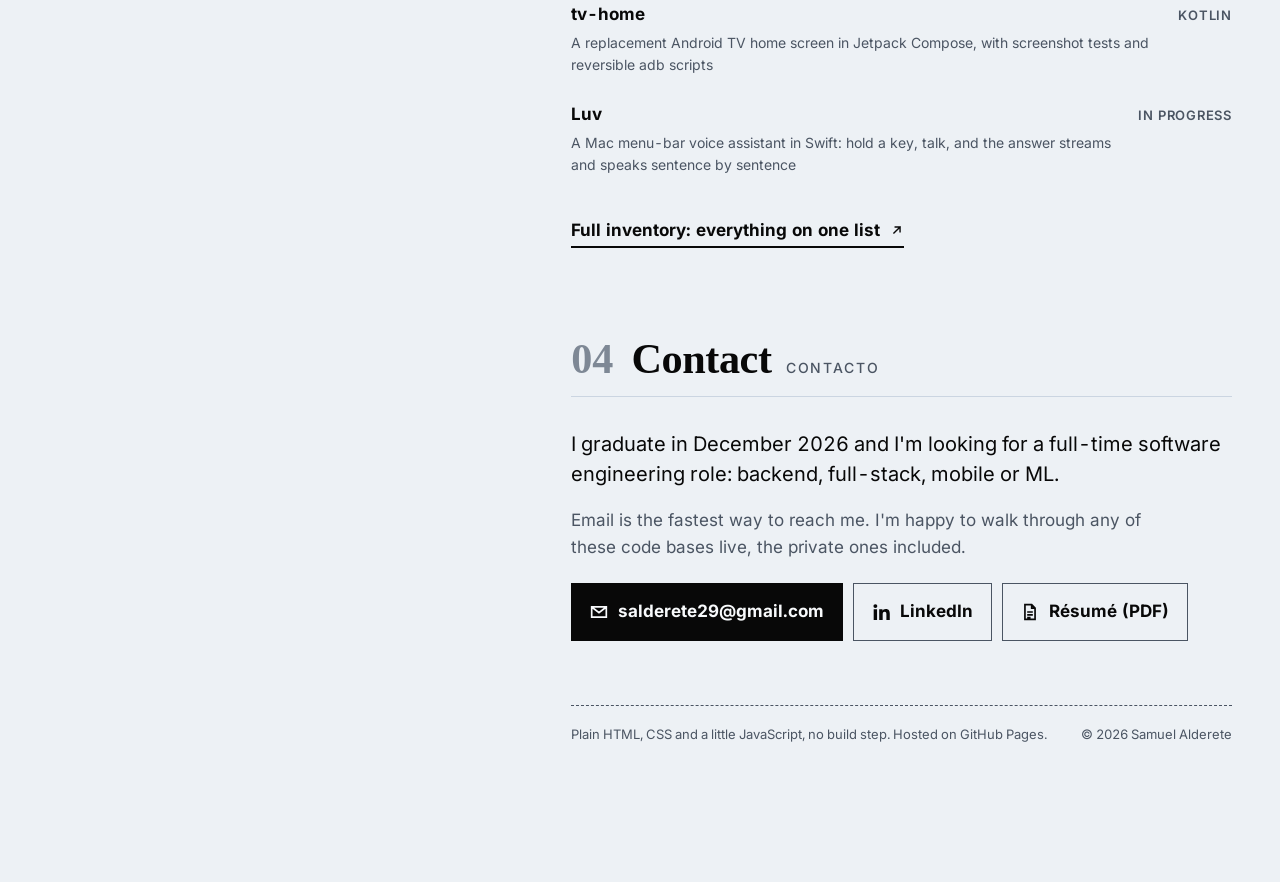
==== commit 38b8e192: "Take the Writing aisle off the portfolio At the owner's request the Writing aisle comes off the home" ====
--- a/index.html
+++ b/index.html
@@ -21,7 +21,7 @@
   // The shutter (see site.js): the store opens on the first visit of a session and on every refresh,
   // decided before the first paint. A refresh always opens it, even when the address names a section;
   // otherwise it is skipped for a link straight to a section and on a return from an article. Never under
-  // reduced motion, and gone after 5 s even if site.js never runs.
+  // reduced motion, and gone after 6 s even if site.js never runs.
   (function () {
     try {
       if (matchMedia("(prefers-reduced-motion: reduce)").matches) return;
@@ -33,7 +33,7 @@
       try { sessionStorage.setItem("opened", "1"); } catch (e) {}
       var d = document.documentElement;
       d.classList.add("opening");
-      setTimeout(function () { d.classList.remove("opening", "opened"); }, 5000);
+      setTimeout(function () { d.classList.remove("opening", "opened"); }, 6000);
     } catch (e) {}
   })();
 </script>
@@ -80,8 +80,7 @@
         <li><a href="#about" data-aisle="about"><span class="aisle-no">01</span><span class="aisle-label"><b>About</b><span>Sobre mí</span></span></a></li>
         <li><a href="#experience" data-aisle="experience"><span class="aisle-no">02</span><span class="aisle-label"><b>Experience</b><span>Experiencia</span></span></a></li>
         <li><a href="#projects" data-aisle="projects"><span class="aisle-no">03</span><span class="aisle-label"><b>Projects</b><span>Proyectos</span></span></a></li>
-        <li><a href="#writing" data-aisle="writing"><span class="aisle-no">04</span><span class="aisle-label"><b>Writing</b><span>Notas</span></span></a></li>
-        <li><a href="#checkout" data-aisle="checkout"><span class="aisle-no">05</span><span class="aisle-label"><b>Contact</b><span>Contacto</span></span></a></li>
+        <li><a href="#checkout" data-aisle="checkout"><span class="aisle-no">04</span><span class="aisle-label"><b>Contact</b><span>Contacto</span></span></a></li>
       </ol>
     </nav>
 
@@ -256,31 +255,9 @@
       <a class="more-link" href="inventory.html">Full inventory: everything on one list<svg class="go" aria-hidden="true"><use href="#i-go"/></svg></a>
     </section>
 
-    <!-- 04 WRITING -->
-    <section class="aisle" id="writing" aria-labelledby="writing-h">
-      <div class="sign"><span class="sign-no" aria-hidden="true">04</span><h2 id="writing-h"><b>Writing</b><span lang="es">Notas</span></h2></div>
-      <ul class="notes">
-        <li><a href="writing/tenant-isolation.html">
-          <p class="when">Nov 2026 · 6 min</p>
-          <div><h3>A test that reads every SQL query <svg class="go" aria-hidden="true"><use href="#i-go"/></svg></h3>
-          <p>How KasaPro keeps one contractor from ever seeing another's customers, and why I stopped trusting myself to remember.</p></div>
-        </a></li>
-        <li><a href="writing/postgres-job-queue.html">
-          <p class="when">Nov 2026 · 7 min</p>
-          <div><h3>A job queue on Postgres, no Redis <svg class="go" aria-hidden="true"><use href="#i-go"/></svg></h3>
-          <p>Leases, heartbeats and one compare-and-set that make TestHarvest's runs survive a crashed worker and never fire twice.</p></div>
-        </a></li>
-        <li><a href="writing/mortgage-model.html">
-          <p class="when">Nov 2026 · 6 min</p>
-          <div><h3>What 483,685 Texas mortgage applications say <svg class="go" aria-hidden="true"><use href="#i-go"/></svg></h3>
-          <p>Choosing a model before looking at the test set, calibrating it, and the 3.9-point gap the financial inputs don't explain.</p></div>
-        </a></li>
-      </ul>
-    </section>
-
-    <!-- 05 CHECKOUT -->
+    <!-- 04 CHECKOUT -->
     <section class="aisle checkout" id="checkout" aria-labelledby="checkout-h">
-      <div class="sign"><span class="sign-no" aria-hidden="true">05</span><h2 id="checkout-h"><b>Contact</b><span lang="es">Contacto</span></h2></div>
+      <div class="sign"><span class="sign-no" aria-hidden="true">04</span><h2 id="checkout-h"><b>Contact</b><span lang="es">Contacto</span></h2></div>
       <div class="prose">
         <p class="lead">I graduate in December 2026 and I'm looking for a full-time software engineering role: backend, full-stack, mobile or ML.</p>
         <p>Email is the fastest way to reach me. I'm happy to walk through any of these code bases live, the private ones included.</p>
--- a/styles.css
+++ b/styles.css
@@ -22,7 +22,6 @@
      Chrome Silver and Frost White, and no hue at all. By day the type is Future Black on Frost White
      with a quarter of the silver in it, so the white work light still shows. */
   --ground: #edf1f5;
-  --shelf: #ffffff;
   --panel: #ffffff;                   /* the highlight under the item you reach for */
   --ink: #080808;
   --muted: #4b5563;
@@ -61,8 +60,7 @@
     /* Chrome at night, as the library draws it: Frost White on Future Black, with Chrome Silver for
        primary and selected */
     --ground: #080808;
-    --shelf: #1f2328;                 /* Future Black with 35% Graphite */
-    --panel: rgba(31, 35, 40, 0.62);
+    --panel: rgba(31, 35, 40, 0.62); /* Future Black with 35% Graphite, at 62% */
     --ink: #f8fafc;
     --muted: #a7b1be;                 /* Chrome Silver with 28% Graphite */
     --unlit: #636465;                 /* Future Black with 38% Frost White */
@@ -186,8 +184,6 @@
 .sign h2, .sign-h { margin: 0; font-size: var(--t-sign); line-height: 1; display: flex; flex-wrap: wrap; align-items: baseline; column-gap: 14px; row-gap: 4px; }
 .sign h2 b, .sign-h b { font-family: var(--display); font-size: var(--t-sign); font-weight: 600; letter-spacing: -0.01em; }
 .sign h2 span, .sign-h span { font-family: var(--sans); font-size: 0.875rem; font-weight: 500; text-transform: uppercase; letter-spacing: 0.14em; color: var(--sign-muted); }
-/* on the inventory and the 404 the sign's heading is the page's h1: it keeps the sign's sizes, not the article title's */
-.article h1.sign-h { margin: 0; font-family: var(--sans); font-size: var(--t-sign); line-height: 1; letter-spacing: 0; }
 .aisle.is-here .sign, .article .sign { border-bottom-color: var(--accent); }
 .aisle.is-here .sign-no, .article .sign-no { color: var(--ink); }
 .aisle.lit .sign-no { animation: flicker 300ms steps(1, end) 1; }
@@ -275,15 +271,6 @@
 @media (hover: hover) and (pointer: fine) { .bin a:hover b { text-decoration: underline; text-underline-offset: 0.2em; } }
 .bin-h { margin: 52px 0 0; font-family: var(--display); font-size: 1.5rem; font-weight: 600; }
 
-/* ---------- writing ---------- */
-.notes { margin: 0; padding: 0; list-style: none; display: grid; gap: 44px; }
-.notes a { position: relative; isolation: isolate; display: grid; grid-template-columns: 128px 1fr; gap: 6px 24px; text-decoration: none; transition: transform 160ms var(--ease-out); }
-.notes a:active { transform: scale(0.995); }
-@media (hover: hover) and (pointer: fine) { .notes a:hover .go { transform: translate(2px, -2px); } }
-.notes h3 { margin: 0; font-size: 1.125rem; font-weight: 700; line-height: 1.35; }
-.notes p { margin: 6px 0 0; color: var(--muted); font-size: var(--t-small); }
-@media (max-width: 640px) { .notes a { grid-template-columns: 1fr; } }
-
 /* ---------- checkout ---------- */
 .checkout p { max-width: 52ch; }
 .till { display: flex; flex-wrap: wrap; gap: 10px; margin-top: 22px; }
@@ -299,30 +286,18 @@
 .article-top a { font-weight: 700; text-decoration: none; display: inline-flex; gap: 8px; align-items: center; }
 /* an article's sign names the aisle you're in, so it is always lit and never sticky */
 .article .sign { position: static; margin: 40px 0 32px; padding: 0 0 16px; background: none; }
-.article h1 { font-size: clamp(2rem, 1.4rem + 2.4vw, 3rem); line-height: 1.08; font-family: var(--display); font-weight: 600; letter-spacing: -0.01em; margin: 0 0 12px; text-wrap: balance; }
-.meta { color: var(--muted); font-size: var(--t-small); margin: 0 0 36px; }
-.article h2 { font-family: var(--display); font-size: 1.5rem; font-weight: 600; margin: 44px 0 12px; line-height: 1.25; }
 .article p, .article li { max-width: 68ch; }
 .article p { margin: 0 0 18px; }
 .article ul, .article ol { padding-left: 1.2em; margin: 0 0 18px; }
 .article li { margin-bottom: 8px; }
-.article code { font-family: ui-monospace, "SF Mono", Menlo, Consolas, monospace; font-size: 0.875em; background: var(--shelf); border: 1px solid var(--rule); padding: 1px 5px; }
-.article pre { margin: 0 0 22px; padding: 16px 18px; background: var(--shelf); color: var(--ink); overflow-x: auto; font: 400 0.875rem/1.6 ui-monospace, "SF Mono", Menlo, Consolas, monospace; }
-.article pre code { background: none; border: 0; padding: 0; font-size: inherit; color: inherit; }
-.article blockquote { margin: 0 0 22px; padding: 2px 0 2px 18px; border-left: 1px solid var(--accent); color: var(--ink); font-weight: 600; }
-.article blockquote p { margin: 0; }
 .article .end { margin-top: 48px; padding-top: 18px; border-top: 1px dashed var(--rule-strong); color: var(--muted); font-size: var(--t-small); }
 .product h3 .at { font-weight: 500; color: var(--muted); }
-.article .table-wrap { overflow-x: auto; margin: 0 0 22px; }
 .article table { width: 100%; border-collapse: collapse; font-size: var(--t-small); border-top: 1px solid var(--rule-strong); }
 .article caption { caption-side: bottom; text-align: left; padding-top: 8px; color: var(--muted); font-size: var(--t-tiny); }
 .article th, .article td { text-align: left; padding: 9px 12px; border-bottom: 1px solid var(--rule); vertical-align: baseline; }
 .article thead th { font-size: var(--t-tiny); text-transform: uppercase; letter-spacing: 0.06em; color: var(--muted); }
 .article tbody th { font-weight: 600; }
 .article td span { display: block; font-size: var(--t-tiny); color: var(--muted); }
-/* the selected row is highlighted the way a hovered item is: the panel under it, not a fill colour */
-.article tr.sel th, .article tr.sel td { background: var(--panel); color: var(--ink); font-weight: 600; }
-.article tr.sel td span { font-weight: 400; }
 .article .end a, .article p a { font-weight: 600; }
 
 /* short laptop screens: keep the whole directory reachable while pinned */
@@ -345,14 +320,14 @@
 }
 
 /* phones: the date sits under the title, never above it as a kicker */
-@media (max-width: 640px) { .tag .when, .notes .when { order: 1; padding-top: 0; margin-top: 12px; } .tag, .notes a { display: flex; flex-direction: column; } }
+@media (max-width: 640px) { .tag .when { order: 1; padding-top: 0; margin-top: 12px; } .tag { display: flex; flex-direction: column; } }
 
 /* ---------- the highlight panel ----------
    Shelf items sit on the page with no card around them. When you reach for one (a fine pointer over it,
    or keyboard focus on its link), a soft panel comes up underneath and the rest of its shelf steps back
    (shelf focus, below). The panel is the item's own pseudo-element, behind its content and a little
    wider than it, and it only ever fades in and out. */
-.tag::before, .product::before, .notes a::before, .bin a::before, .bin .row::before {
+.tag::before, .product::before, .bin a::before, .bin .row::before {
   content: ""; position: absolute; z-index: -1;
   inset: -16px clamp(-24px, calc(var(--gutter) * -0.75), -12px);
   border-radius: 6px;
@@ -361,12 +336,12 @@
 }
 .bin a::before, .bin .row::before { inset: 0 clamp(-16px, calc(var(--gutter) * -0.75), -12px); }
 @media (hover: hover) and (pointer: fine) {
-  .tag:hover::before, .product:hover::before, .notes a:hover::before, .bin a:hover::before, .bin .row:hover::before { opacity: 1; }
+  .tag:hover::before, .product:hover::before, .bin a:hover::before, .bin .row:hover::before { opacity: 1; }
 }
 /* the keyboard gets the same panel, ringed so the focus is plain to see */
-a.tag:focus-visible, a.product:focus-visible, .notes a:focus-visible, .bin a:focus-visible { outline: none; }
-a.tag:focus-visible::before, a.product:focus-visible::before, .notes a:focus-visible::before, .bin a:focus-visible::before { opacity: 1; box-shadow: var(--shadow), 0 0 0 2px var(--ink); }
-a.tag:focus-visible .go, a.product:focus-visible .go, .notes a:focus-visible .go { transform: translate(2px, -2px); }
+a.tag:focus-visible, a.product:focus-visible, .bin a:focus-visible { outline: none; }
+a.tag:focus-visible::before, a.product:focus-visible::before, .bin a:focus-visible::before { opacity: 1; box-shadow: var(--shadow), 0 0 0 2px var(--ink); }
+a.tag:focus-visible .go, a.product:focus-visible .go { transform: translate(2px, -2px); }
 
 /* ---------- the work light ----------
    A soft lamp that follows a mouse or trackpad along the aisle floor, under the shelves (site.js moves it
@@ -399,18 +374,16 @@
 /* ---------- shelf focus ----------
    The item you're on comes forward and the rest of that shelf steps back, for the pointer and for the
    keyboard. The panel above shows which one you're on; this quiets its neighbours. */
-.tags-list > li, .products > li, .notes > li, .bin > li, .inventory tbody > tr { transition: opacity 220ms var(--ease-out); }
+.tags-list > li, .products > li, .bin > li, .inventory tbody > tr { transition: opacity 220ms var(--ease-out); }
 @media (hover: hover) and (pointer: fine) {
   .tags-list:has(> li:hover) > li:not(:hover),
   .products:has(> li:hover) > li:not(:hover),
-  .notes:has(> li:hover) > li:not(:hover),
   .bin:has(> li:hover) > li:not(:hover),
   .inventory tbody:has(> tr:hover) > tr:not(:hover) { opacity: 0.5; }
   a.product:hover img { border-color: var(--rule-strong); }
 }
 .tags-list:has(:focus-visible) > li:not(:focus-within),
 .products:has(:focus-visible) > li:not(:focus-within),
-.notes:has(:focus-visible) > li:not(:focus-within),
 .bin:has(:focus-visible) > li:not(:focus-within),
 .inventory tbody:has(:focus-visible) > tr:not(:focus-within) { opacity: 0.5; }
 .product img { transition: border-color 160ms var(--ease-out); }
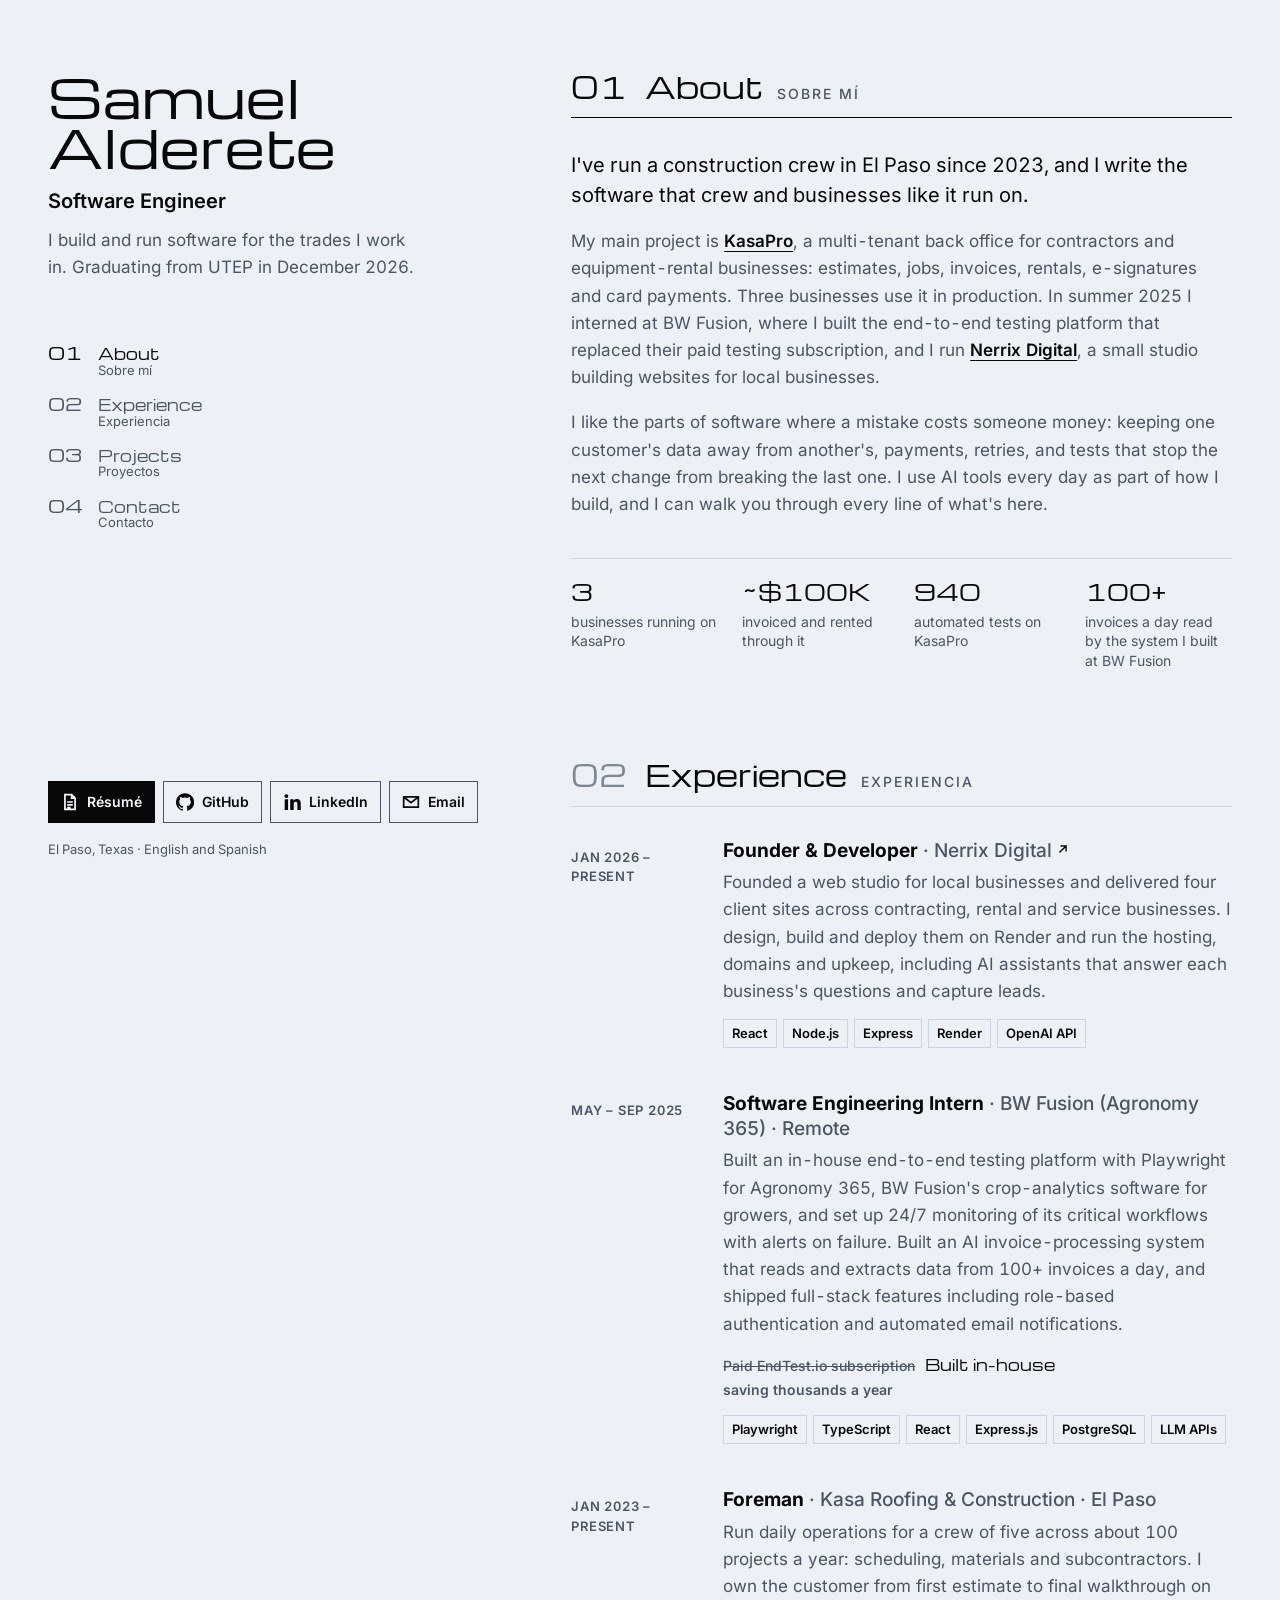
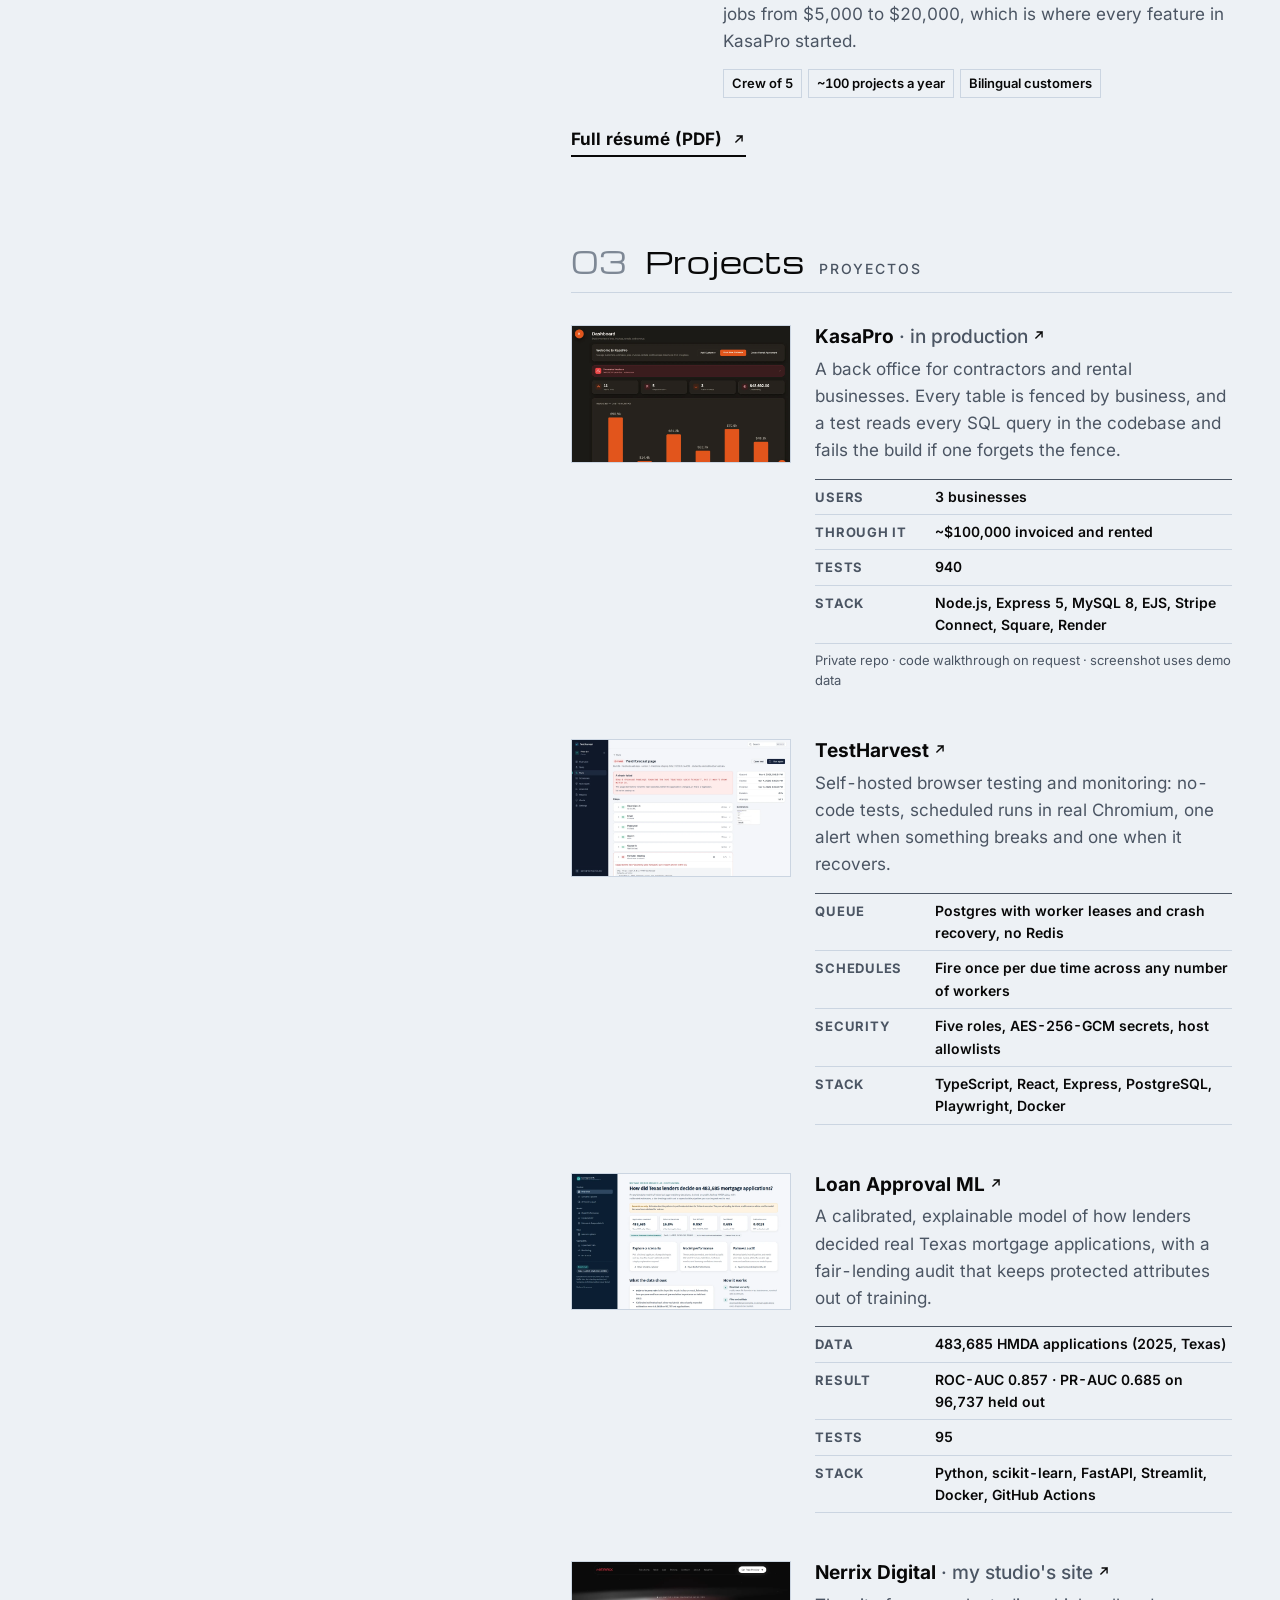
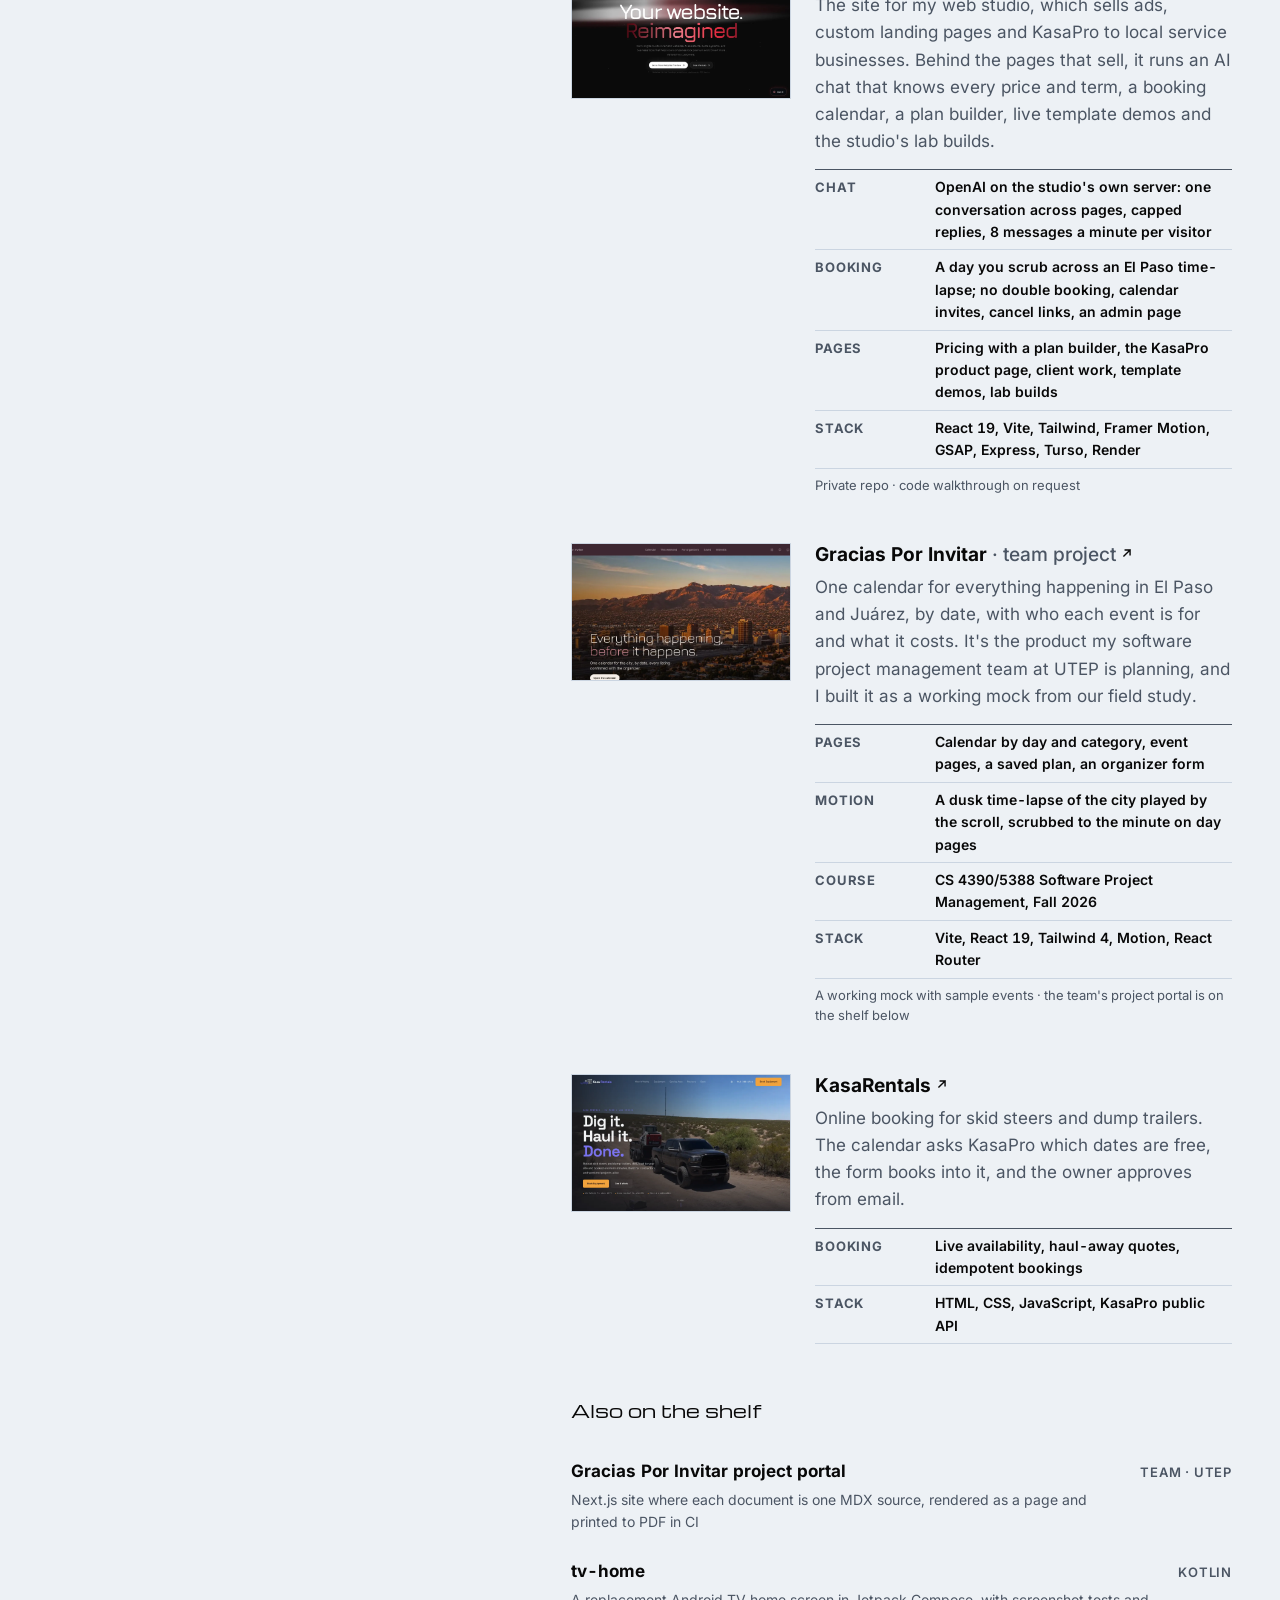
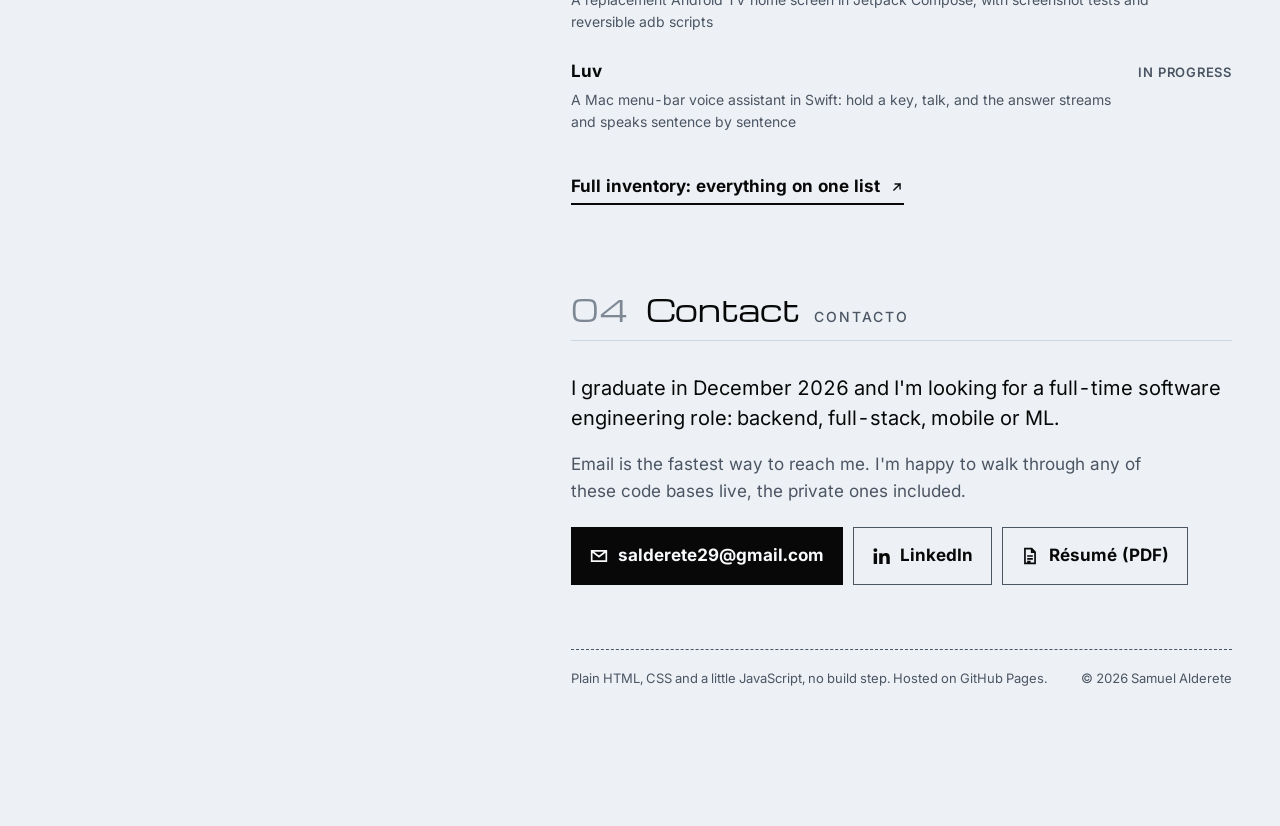
==== commit f4a95cf2: "Michroma for the display type At the owner's pick from five design-library fonts, Michroma (the libr" ====
--- a/index.html
+++ b/index.html
@@ -14,13 +14,13 @@
 <meta name="twitter:card" content="summary_large_image">
 <meta name="theme-color" media="(prefers-color-scheme: light)" content="#edf1f5">
 <meta name="theme-color" media="(prefers-color-scheme: dark)" content="#080808">
-<link rel="preload" href="assets/fonts/bodoni-moda-latin.woff2" as="font" type="font/woff2" crossorigin>
+<link rel="preload" href="assets/fonts/michroma-latin.woff2" as="font" type="font/woff2" crossorigin>
 <link rel="stylesheet" href="styles.css">
 <link rel="icon" href="assets/favicon.svg" type="image/svg+xml">
 <script>
   // The shutter (see site.js): the store opens on the first visit of a session and on every refresh,
   // decided before the first paint. A refresh always opens it, even when the address names a section;
-  // otherwise it is skipped for a link straight to a section and on a return from an article. Never under
+  // otherwise it is skipped for a link straight to a section and on a return from another page. Never under
   // reduced motion, and gone after 6 s even if site.js never runs.
   (function () {
     try {
--- a/styles.css
+++ b/styles.css
@@ -1,11 +1,12 @@
 /* Samuel Alderete · portfolio. The page is a well-run bilingual aisle:
    a pinned directory, an overhead sign per aisle, shelf tags, price labels. */
 
-/* Bodoni Moda (display) and Inter (text), both SIL OFL 1.1, latin subsets, self-hosted */
+/* Michroma (display) and Inter (text), both SIL OFL 1.1, latin subsets, self-hosted. Michroma comes in one
+   weight, so every display rule asks for 400 and nothing is ever synthesised bold. */
 @font-face {
-  font-family: "Bodoni Moda";
-  src: url("assets/fonts/bodoni-moda-latin.woff2") format("woff2");
-  font-weight: 400 900;
+  font-family: "Michroma";
+  src: url("assets/fonts/michroma-latin.woff2") format("woff2");
+  font-weight: 400;
   font-style: normal;
   font-display: swap;
 }
@@ -36,7 +37,7 @@
   --lamp: rgba(255, 255, 255, 0.9);   /* the work light on the frost ground */
 
   --sans: "Inter", ui-sans-serif, system-ui, -apple-system, "Segoe UI", sans-serif;
-  --display: "Bodoni Moda", "Didot", "Bodoni 72", Georgia, serif;
+  --display: "Michroma", ui-sans-serif, system-ui, sans-serif;
   --gutter: clamp(16px, 4vw, 48px);
   --ease-out: cubic-bezier(0.23, 1, 0.32, 1);
   --ease-in-out: cubic-bezier(0.77, 0, 0.175, 1);
@@ -49,8 +50,8 @@
   --t-small: 0.875rem;      /* 14px */
   --t-tiny: 0.8125rem;      /* 13px */
   --t-lead: 1.25rem;
-  --t-sign: clamp(1.75rem, 1.2rem + 1.8vw, 2.75rem);
-  --t-name: clamp(2.75rem, 2rem + 3.4vw, 4.75rem);
+  --t-sign: clamp(1.25rem, 0.95rem + 1.1vw, 1.9rem);
+  --t-name: clamp(2.1rem, 1.5rem + 2.2vw, 3.3rem);
 
   color-scheme: light;
 }
@@ -121,9 +122,9 @@
   margin: 0;
   font-family: var(--display);
   font-size: var(--t-name);
-  font-weight: 600;
+  font-weight: 400;
   line-height: 0.95;
-  letter-spacing: -0.015em;
+  letter-spacing: 0;
 }
 .role { margin: 14px 0 0; font-size: var(--t-lead); font-weight: 600; }
 .line { margin: 10px 0 0; max-width: 34ch; color: var(--muted); }
@@ -136,11 +137,11 @@
 }
 .aisle-no {
   color: var(--muted);              /* part of the link's text, so it keeps full text contrast */
-  font-family: var(--display); font-weight: 600; font-size: 1.125rem; line-height: 1;
+  font-family: var(--display); font-weight: 400; font-size: 1.125rem; line-height: 1;
   transition: color 200ms var(--ease-out);
 }
 .aisle-label { display: flex; flex-direction: column; line-height: 1.2; }
-.aisle-label b { font-family: var(--display); font-weight: 600; font-size: 1.1875rem; color: var(--muted); transition: color 200ms var(--ease-out); }
+.aisle-label b { font-family: var(--display); font-weight: 400; font-size: 0.95rem; color: var(--muted); transition: color 200ms var(--ease-out); }
 .aisle-label span { font-size: var(--t-tiny); }
 .aisles a[aria-current="true"] .aisle-no, .aisles a[aria-current="true"] .aisle-label b { color: var(--ink); }
 @media (hover: hover) and (pointer: fine) {
@@ -178,11 +179,11 @@
 }
 .sign-no {
   flex: none; color: var(--unlit);
-  font-family: var(--display); font-weight: 600; font-size: var(--t-sign); line-height: 1;
+  font-family: var(--display); font-weight: 400; font-size: var(--t-sign); line-height: 1;
   transition: color 240ms var(--ease-out);
 }
 .sign h2, .sign-h { margin: 0; font-size: var(--t-sign); line-height: 1; display: flex; flex-wrap: wrap; align-items: baseline; column-gap: 14px; row-gap: 4px; }
-.sign h2 b, .sign-h b { font-family: var(--display); font-size: var(--t-sign); font-weight: 600; letter-spacing: -0.01em; }
+.sign h2 b, .sign-h b { font-family: var(--display); font-size: var(--t-sign); font-weight: 400; letter-spacing: 0; }
 .sign h2 span, .sign-h span { font-family: var(--sans); font-size: 0.875rem; font-weight: 500; text-transform: uppercase; letter-spacing: 0.14em; color: var(--sign-muted); }
 .aisle.is-here .sign, .article .sign { border-bottom-color: var(--accent); }
 .aisle.is-here .sign-no, .article .sign-no { color: var(--ink); }
@@ -205,7 +206,7 @@
 }
 .price {
   display: block; margin: 0 0 8px; white-space: nowrap;
-  font-family: var(--display); font-weight: 600; font-size: clamp(1.75rem, 1.3rem + 1.4vw, 2.5rem); line-height: 1.05;
+  font-family: var(--display); font-weight: 400; font-size: clamp(1.1rem, 0.9rem + 0.7vw, 1.45rem); line-height: 1.05;
 }
 .channel p { margin: 0; font-size: var(--t-small); line-height: 1.4; color: var(--muted); }
 @media (max-width: 640px) { .channel { grid-template-columns: 1fr 1fr; } }
@@ -234,7 +235,7 @@
 /* was / now: the paid subscription struck through, then what replaced it */
 .tag p.was { display: flex; flex-wrap: wrap; align-items: baseline; gap: 2px 10px; margin: 14px 0 0; font-size: var(--t-small); font-weight: 600; color: var(--muted); }
 .was s { font-weight: 500; text-decoration-thickness: 1px; }
-.was b { font-family: var(--display); font-weight: 600; font-size: 1.125rem; color: var(--ink); }
+.was b { font-family: var(--display); font-weight: 400; font-size: 0.95rem; color: var(--ink); }
 
 .more-link { display: inline-flex; align-items: center; gap: 6px; margin-top: 28px; font-weight: 700; text-decoration: none; border-bottom: 2px solid var(--accent); padding-bottom: 2px; transition: border-color 160ms var(--ease-out); }
 @media (hover: hover) and (pointer: fine) { .more-link:hover { border-bottom-color: var(--ink); } .more-link:hover .go { transform: translate(2px, -2px); } }
@@ -251,6 +252,7 @@
 a.product:active { transform: scale(0.995); }
 .product img { width: 100%; aspect-ratio: 16 / 10; object-fit: cover; object-position: top left; border: 1px solid var(--rule); background: var(--ground); }
 .product h3 { margin: 0; font-size: 1.1875rem; font-weight: 700; line-height: 1.3; }
+.product h3 .at { font-weight: 500; color: var(--muted); }
 .product p { margin: 6px 0 0; color: var(--muted); }
 .spec { margin: 14px 0 0; display: grid; grid-template-columns: 7.5rem 1fr; border-top: 1px solid var(--rule-strong); font-size: var(--t-small); }
 .spec dt, .spec dd { margin: 0; padding: 6px 0; border-bottom: 1px solid var(--rule); }
@@ -269,7 +271,7 @@
 .bin span { color: var(--muted); font-size: var(--t-small); }
 .bin em { font-style: normal; font-size: var(--t-tiny); font-weight: 600; color: var(--muted); text-transform: uppercase; letter-spacing: 0.06em; grid-column: 2; grid-row: 1; }
 @media (hover: hover) and (pointer: fine) { .bin a:hover b { text-decoration: underline; text-underline-offset: 0.2em; } }
-.bin-h { margin: 52px 0 0; font-family: var(--display); font-size: 1.5rem; font-weight: 600; }
+.bin-h { margin: 52px 0 0; font-family: var(--display); font-size: 1.15rem; font-weight: 400; }
 
 /* ---------- checkout ---------- */
 .checkout p { max-width: 52ch; }
@@ -286,24 +288,20 @@
 .article-top a { font-weight: 700; text-decoration: none; display: inline-flex; gap: 8px; align-items: center; }
 /* an article's sign names the aisle you're in, so it is always lit and never sticky */
 .article .sign { position: static; margin: 40px 0 32px; padding: 0 0 16px; background: none; }
-.article p, .article li { max-width: 68ch; }
+.article p { max-width: 68ch; }
 .article p { margin: 0 0 18px; }
-.article ul, .article ol { padding-left: 1.2em; margin: 0 0 18px; }
-.article li { margin-bottom: 8px; }
 .article .end { margin-top: 48px; padding-top: 18px; border-top: 1px dashed var(--rule-strong); color: var(--muted); font-size: var(--t-small); }
-.product h3 .at { font-weight: 500; color: var(--muted); }
 .article table { width: 100%; border-collapse: collapse; font-size: var(--t-small); border-top: 1px solid var(--rule-strong); }
 .article caption { caption-side: bottom; text-align: left; padding-top: 8px; color: var(--muted); font-size: var(--t-tiny); }
 .article th, .article td { text-align: left; padding: 9px 12px; border-bottom: 1px solid var(--rule); vertical-align: baseline; }
 .article thead th { font-size: var(--t-tiny); text-transform: uppercase; letter-spacing: 0.06em; color: var(--muted); }
 .article tbody th { font-weight: 600; }
-.article td span { display: block; font-size: var(--t-tiny); color: var(--muted); }
 .article .end a, .article p a { font-weight: 600; }
 
 /* short laptop screens: keep the whole directory reachable while pinned */
 @media (min-width: 1024px) and (max-height: 820px) {
   .directory { overflow-y: auto; padding-top: 32px; padding-bottom: 24px; scrollbar-width: thin; }
-  .name { font-size: clamp(2.5rem, 1.6rem + 2.6vw, 3.75rem); }
+  .name { font-size: clamp(1.9rem, 1.3rem + 1.8vw, 2.8rem); }
   .aisles { margin-top: 22px; }
   .aisles a { padding: 5px 0; }
   .links { padding-top: 18px; }
@@ -316,7 +314,7 @@
   .aisles a { display: inline-flex; align-items: center; gap: 8px; padding: 0; min-height: 44px; }
   .aisles .aisle-no { font-size: 1rem; }
   .aisles .aisle-label span { display: none; }
-  .aisles .aisle-label b { font-size: 0.9375rem; }
+  .aisles .aisle-label b { font-size: 0.8125rem; }
 }
 
 /* phones: the date sits under the title, never above it as a kicker */
@@ -454,9 +452,9 @@
 .shutter-words > span {
   grid-area: 1 / 1; opacity: 0;
   display: flex; align-items: baseline; gap: 18px; white-space: nowrap;
-  font: 600 clamp(3rem, 1.8rem + 4.5vw, 6rem)/1.15 var(--display); letter-spacing: -0.015em;
-}
-.shutter-words b { font-weight: 600; }
+  font: 400 clamp(2rem, 1.2rem + 2.6vw, 3.6rem)/1.15 var(--display); letter-spacing: 0;
+}
+.shutter-words b { font-weight: 400; }
 .shutter-words i {
   font: 500 clamp(0.8125rem, 0.72rem + 0.3vw, 1rem)/1 var(--sans); font-style: normal;
   text-transform: uppercase; letter-spacing: 0.14em; color: var(--shutter-muted);
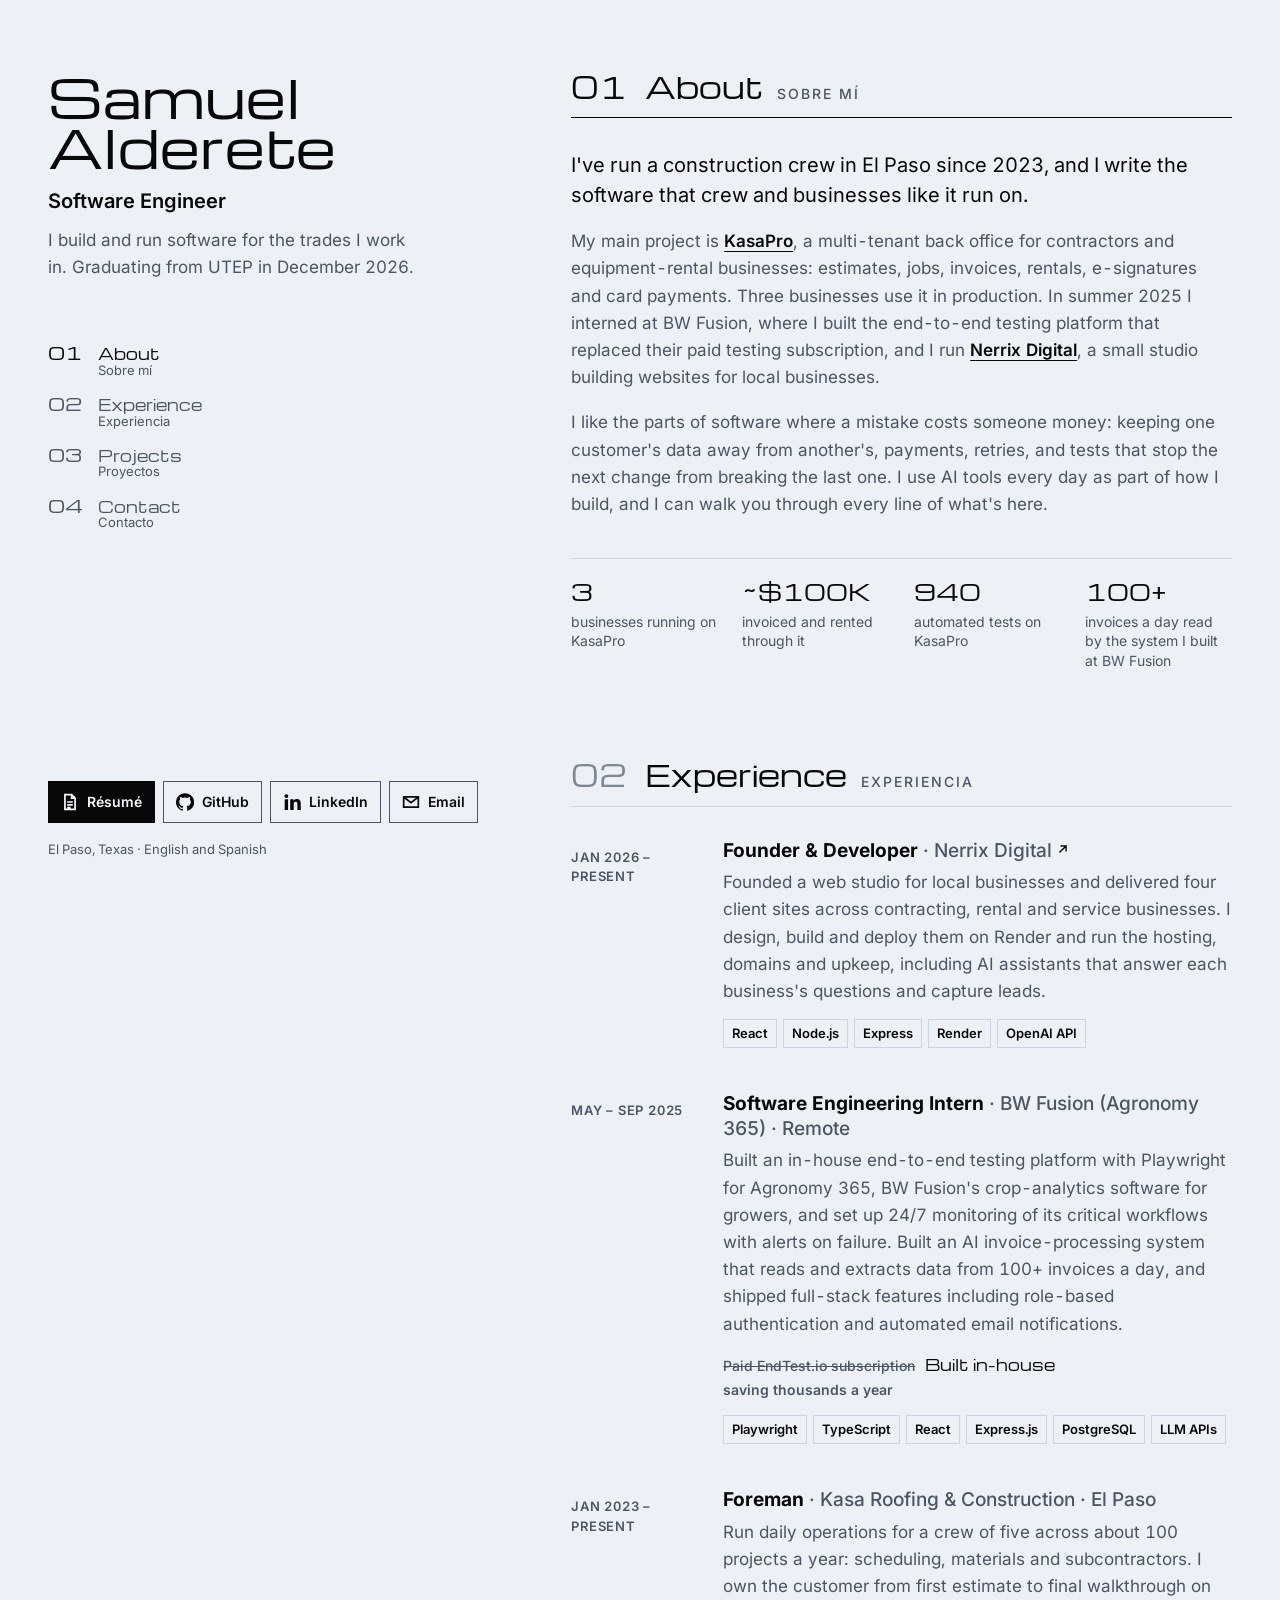
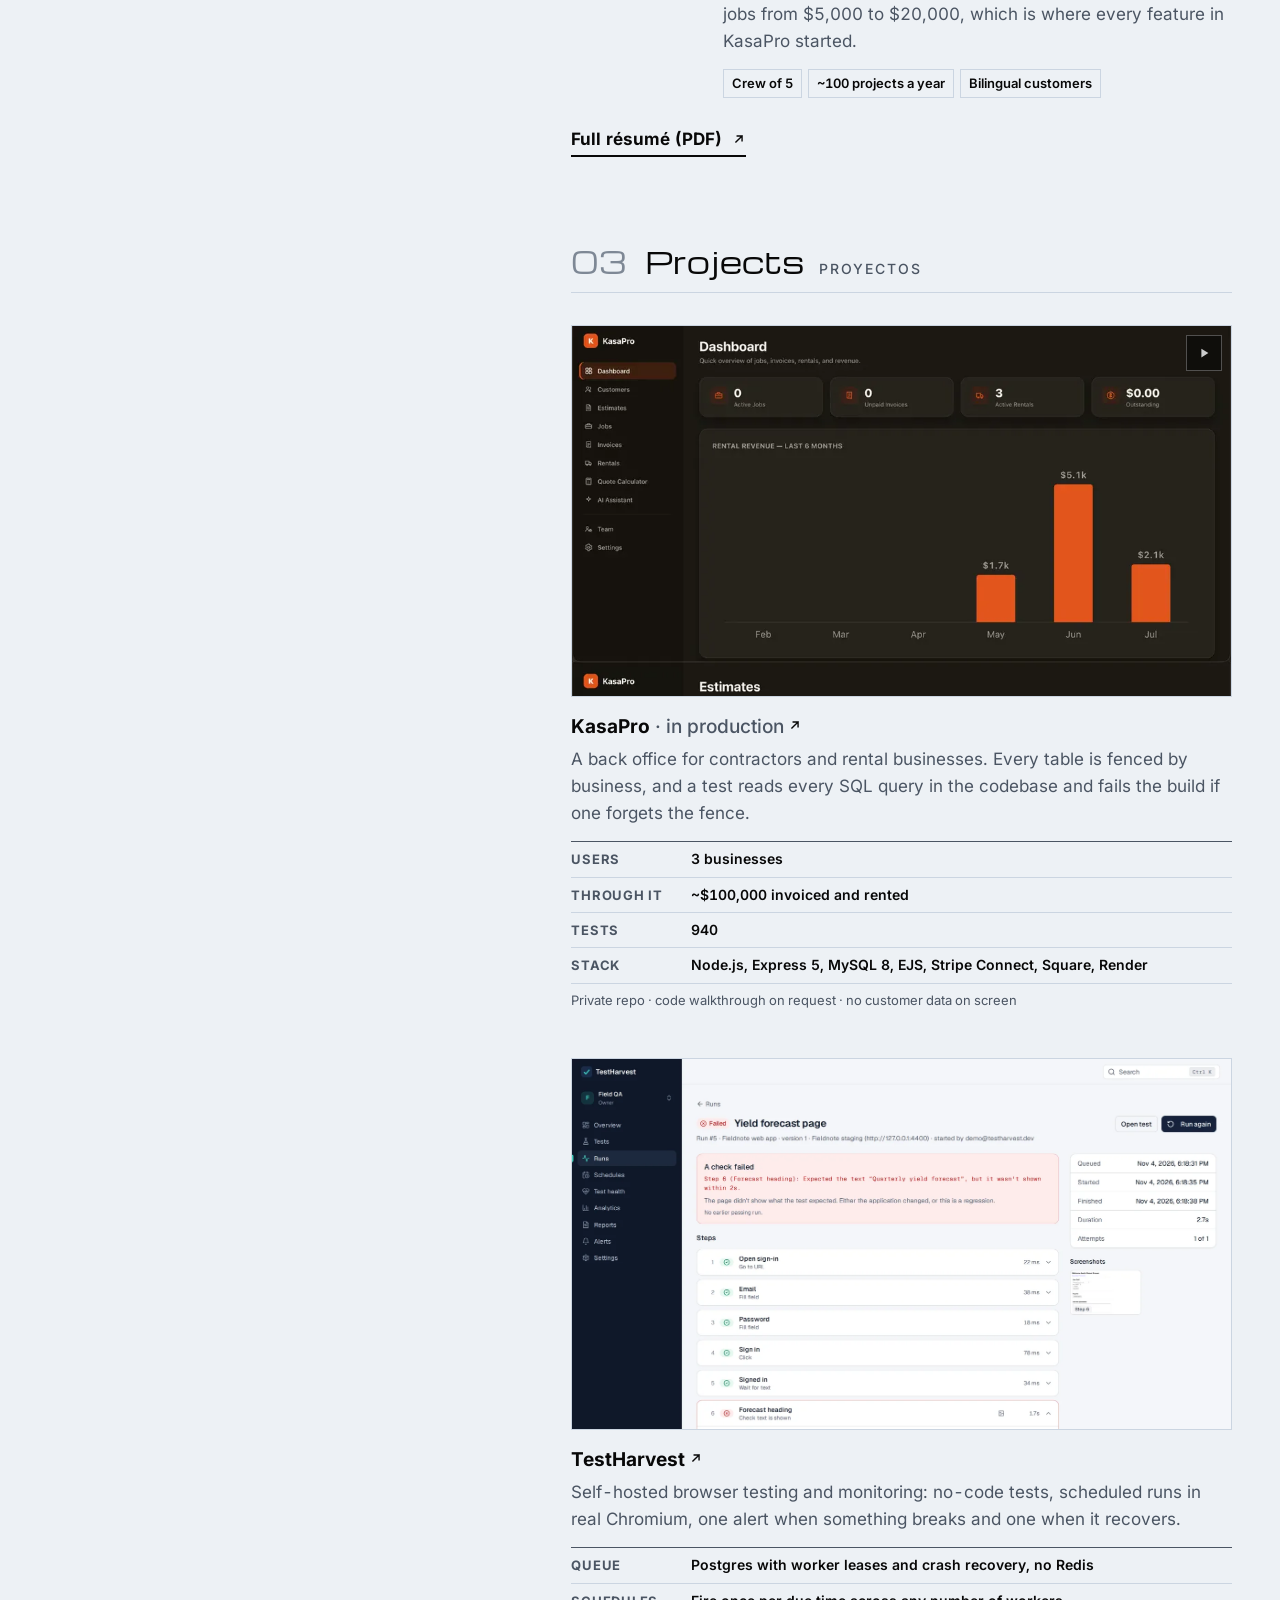
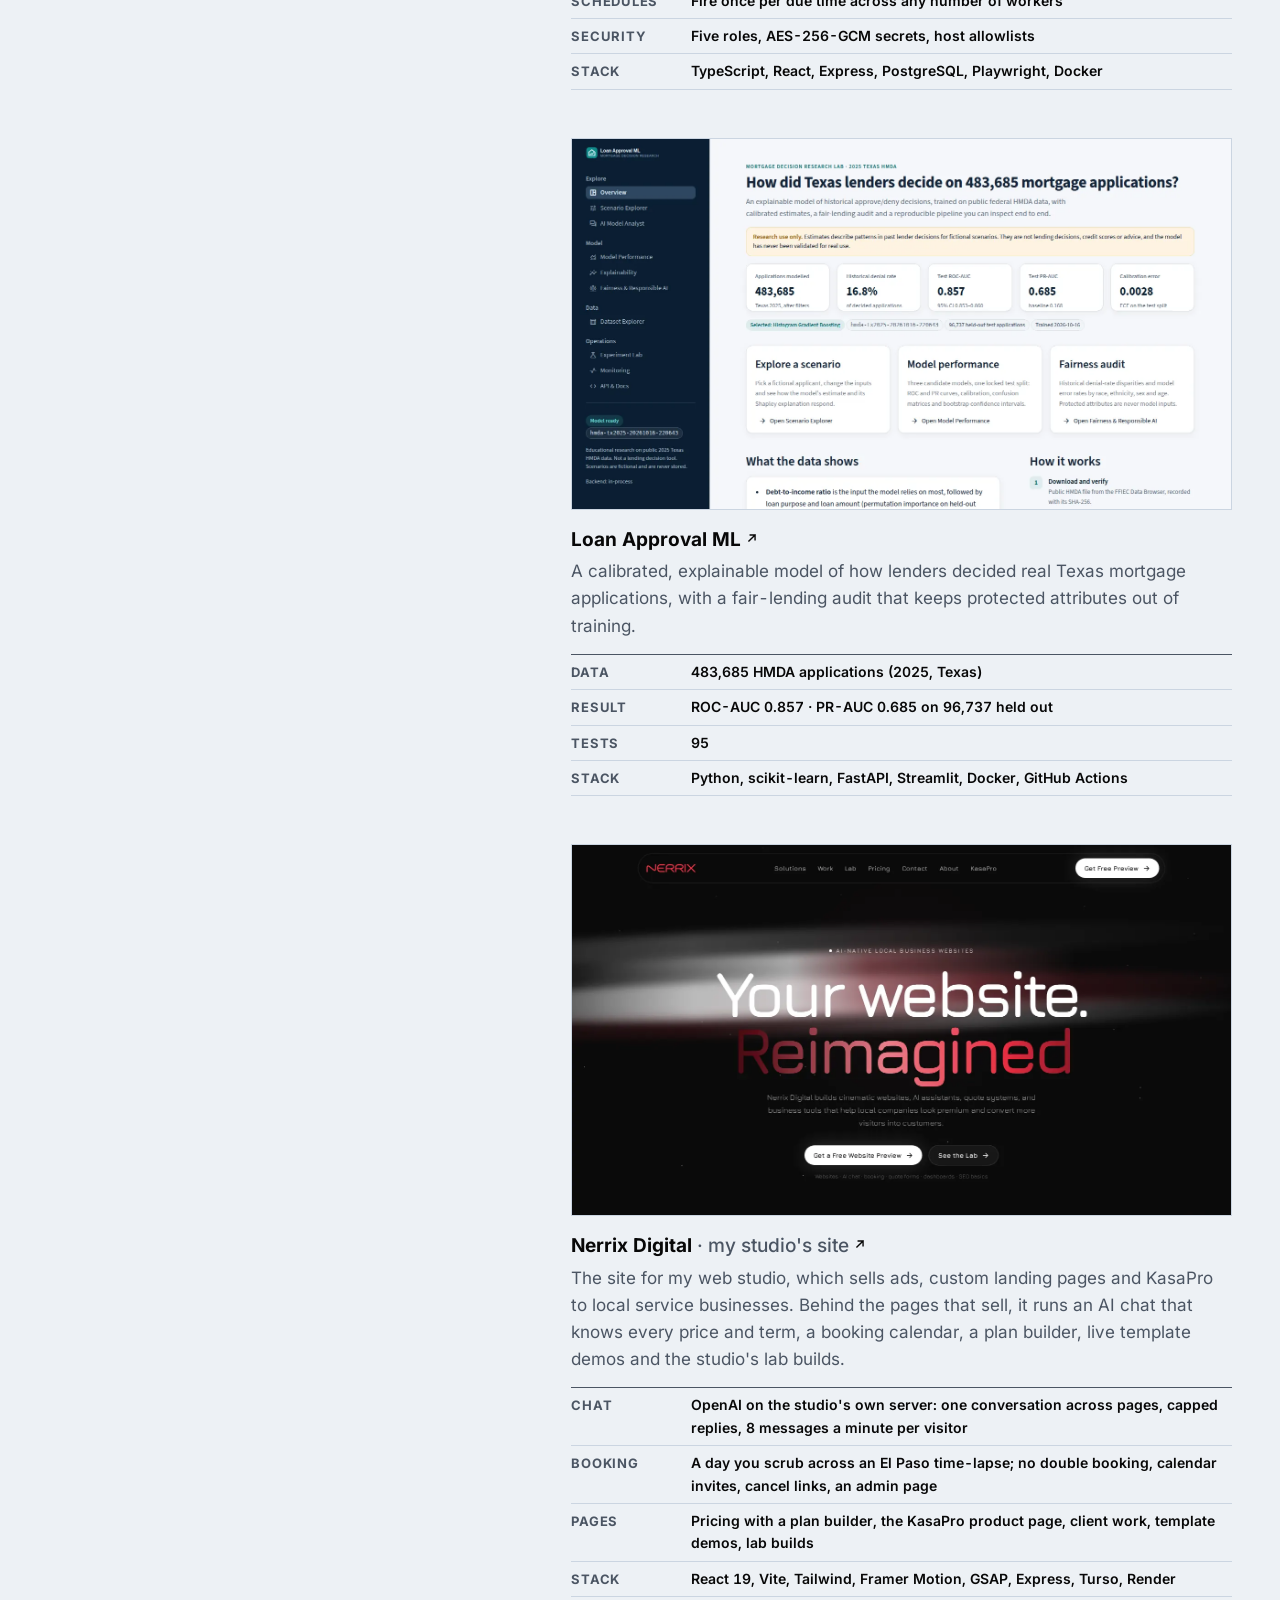
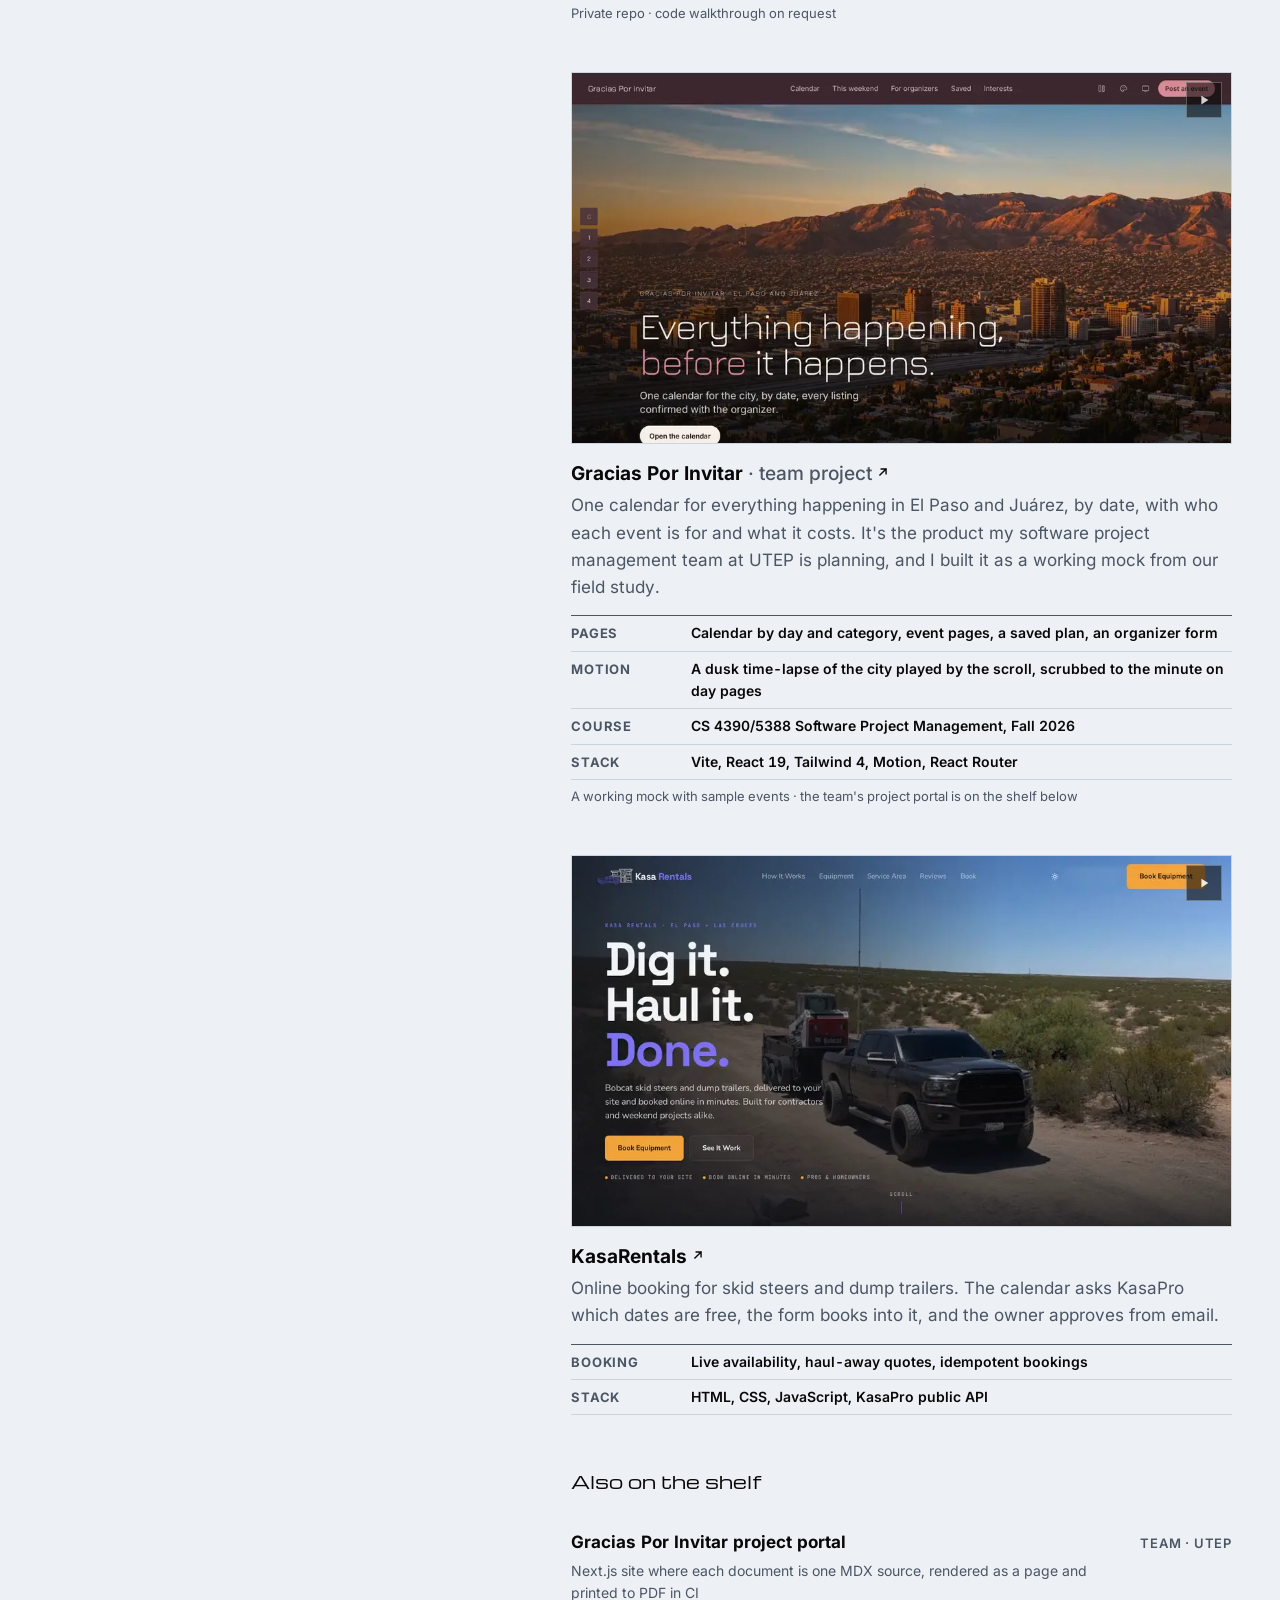
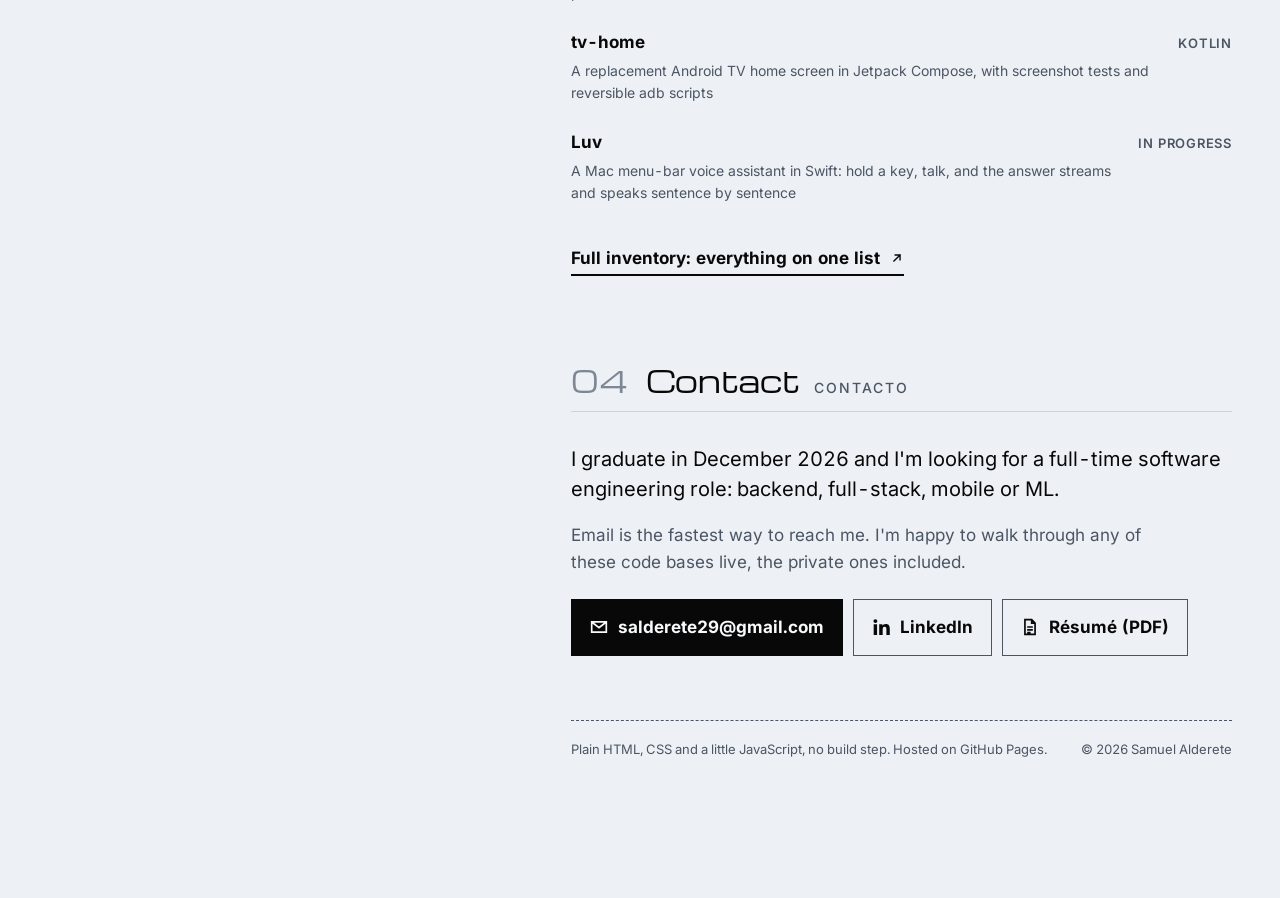
==== commit b45da009: "Projects lead with their pictures, and three of them move Each product now opens on its picture at f" ====
--- a/index.html
+++ b/index.html
@@ -155,7 +155,7 @@
       <ul class="products">
         <li>
           <a class="product" href="https://www.kasaprohq.com" target="_blank" rel="noopener" aria-describedby="newtab">
-            <img src="assets/kasapro-dashboard.webp" width="1600" height="1071" alt="KasaPro dashboard with overdue invoices, active jobs and a six-month revenue chart (demo data)" loading="lazy">
+            <video muted playsinline loop preload="none" poster="assets/kasapro-loop.webp" width="960" height="540" aria-hidden="true"><source src="assets/kasapro-loop.mp4" type="video/mp4"></video>
             <div>
               <h3>KasaPro <span class="at">· in production</span><svg class="go" aria-hidden="true"><use href="#i-go"/></svg></h3>
               <p>A back office for contractors and rental businesses. Every table is fenced by business, and a test reads every SQL query in the codebase and fails the build if one forgets the fence.</p>
@@ -165,7 +165,7 @@
                 <dt>Tests</dt><dd>940</dd>
                 <dt>Stack</dt><dd>Node.js, Express 5, MySQL 8, EJS, Stripe Connect, Square, Render</dd>
               </dl>
-              <p class="note">Private repo · code walkthrough on request · screenshot uses demo data</p>
+              <p class="note">Private repo · code walkthrough on request · no customer data on screen</p>
             </div>
           </a>
         </li>
@@ -217,7 +217,7 @@
         </li>
         <li>
           <a class="product" href="https://gpi-j4aw.onrender.com" target="_blank" rel="noopener" aria-describedby="newtab">
-            <img src="assets/gpi-event-site.webp" width="1304" height="815" alt="Gracias Por Invitar landing page: El Paso at dusk under the headline Everything happening, before it happens" loading="lazy">
+            <video muted playsinline loop preload="none" poster="assets/gpi-loop.webp" width="960" height="540" aria-hidden="true"><source src="assets/gpi-loop.mp4" type="video/mp4"></video>
             <div>
               <h3>Gracias Por Invitar <span class="at">· team project</span><svg class="go" aria-hidden="true"><use href="#i-go"/></svg></h3>
               <p>One calendar for everything happening in El Paso and Juárez, by date, with who each event is for and what it costs. It's the product my software project management team at UTEP is planning, and I built it as a working mock from our field study.</p>
@@ -233,7 +233,7 @@
         </li>
         <li>
           <a class="product" href="https://kasarentals.com" target="_blank" rel="noopener" aria-describedby="newtab">
-            <img src="assets/kasarentals.webp" width="1440" height="900" alt="KasaRentals home page: Dig it. Haul it. Done." loading="lazy">
+            <video muted playsinline loop preload="none" poster="assets/kasarentals-loop.webp" width="960" height="540" aria-hidden="true"><source src="assets/kasarentals-loop.mp4" type="video/mp4"></video>
             <div>
               <h3>KasaRentals<svg class="go" aria-hidden="true"><use href="#i-go"/></svg></h3>
               <p>Online booking for skid steers and dump trailers. The calendar asks KasaPro which dates are free, the form books into it, and the owner approves from email.</p>
--- a/styles.css
+++ b/styles.css
@@ -244,13 +244,29 @@
 .products { margin: 0; padding: 0; list-style: none; display: grid; gap: 48px; }
 .product {
   position: relative; isolation: isolate;
-  display: grid; grid-template-columns: 220px 1fr; gap: 24px;
+  display: grid; grid-template-columns: 1fr; gap: 18px;
   color: inherit; text-decoration: none;
   transition: transform 160ms var(--ease-out);
 }
-@media (hover: hover) and (pointer: fine) { a.product:hover .go { transform: translate(2px, -2px); } }
+@media (hover: hover) and (pointer: fine) { .products > li:hover a.product .go { transform: translate(2px, -2px); } }
 a.product:active { transform: scale(0.995); }
-.product img { width: 100%; aspect-ratio: 16 / 10; object-fit: cover; object-position: top left; border: 1px solid var(--rule); background: var(--ground); }
+/* the picture leads each product, full width at 16:9: a screenshot, or a short muted loop of the real thing */
+.product img, .product video { display: block; width: 100%; height: auto; aspect-ratio: 16 / 9; object-fit: cover; object-position: top left; border: 1px solid var(--rule); background: var(--ground); }
+/* the pause/play control a loop carries (site.js adds it): over the picture's top right corner but outside the
+   card's link, so pressing it never follows the link; always there, so any loop can be stopped */
+.products > li { position: relative; }
+.vid-toggle {
+  position: absolute; top: 10px; right: 10px; z-index: 2;
+  display: grid; place-items: center; width: 36px; height: 36px; padding: 0;
+  background: color-mix(in srgb, var(--shutter) 72%, transparent); color: var(--shutter-ink);
+  border: 1px solid color-mix(in srgb, var(--shutter-ink) 35%, transparent); cursor: pointer;
+  opacity: 0.8; transition: opacity 160ms var(--ease-out), transform 160ms var(--ease-out);
+}
+.vid-toggle svg { width: 14px; height: 14px; }
+.vid-toggle:active { transform: scale(0.94); }
+.vid-toggle:focus-visible { opacity: 1; }
+@media (hover: hover) and (pointer: fine) { .products > li:hover .vid-toggle { opacity: 1; } }
+@media (pointer: coarse) { .vid-toggle { width: 44px; height: 44px; } }
 .product h3 { margin: 0; font-size: 1.1875rem; font-weight: 700; line-height: 1.3; }
 .product h3 .at { font-weight: 500; color: var(--muted); }
 .product p { margin: 6px 0 0; color: var(--muted); }
@@ -259,7 +275,7 @@
 .spec dt { font-weight: 700; text-transform: uppercase; letter-spacing: 0.06em; font-size: var(--t-tiny); padding-right: 18px; color: var(--muted); padding-top: 7px; }
 .spec dd { font-weight: 600; }
 .note { font-size: var(--t-tiny); color: var(--muted); margin-top: 10px; }
-@media (max-width: 720px) { .product { grid-template-columns: 1fr; gap: 16px; } }
+@media (max-width: 720px) { .product { gap: 14px; } }
 
 .bin { margin: 20px 0 0; padding: 0; list-style: none; }
 .bin a, .bin div.row {
@@ -334,7 +350,7 @@
 }
 .bin a::before, .bin .row::before { inset: 0 clamp(-16px, calc(var(--gutter) * -0.75), -12px); }
 @media (hover: hover) and (pointer: fine) {
-  .tag:hover::before, .product:hover::before, .bin a:hover::before, .bin .row:hover::before { opacity: 1; }
+  .tag:hover::before, .products > li:hover .product::before, .bin a:hover::before, .bin .row:hover::before { opacity: 1; }
 }
 /* the keyboard gets the same panel, ringed so the focus is plain to see */
 a.tag:focus-visible, a.product:focus-visible, .bin a:focus-visible { outline: none; }
@@ -378,13 +394,13 @@
   .products:has(> li:hover) > li:not(:hover),
   .bin:has(> li:hover) > li:not(:hover),
   .inventory tbody:has(> tr:hover) > tr:not(:hover) { opacity: 0.5; }
-  a.product:hover img { border-color: var(--rule-strong); }
+  .products > li:hover .product :is(img, video) { border-color: var(--rule-strong); }
 }
 .tags-list:has(:focus-visible) > li:not(:focus-within),
 .products:has(:focus-visible) > li:not(:focus-within),
 .bin:has(:focus-visible) > li:not(:focus-within),
 .inventory tbody:has(:focus-visible) > tr:not(:focus-within) { opacity: 0.5; }
-.product img { transition: border-color 160ms var(--ease-out); }
+.product :is(img, video) { transition: border-color 160ms var(--ease-out); }
 
 /* ---------- the inventory (everything on one list) ---------- */
 .inventory-page { max-width: 1080px; }
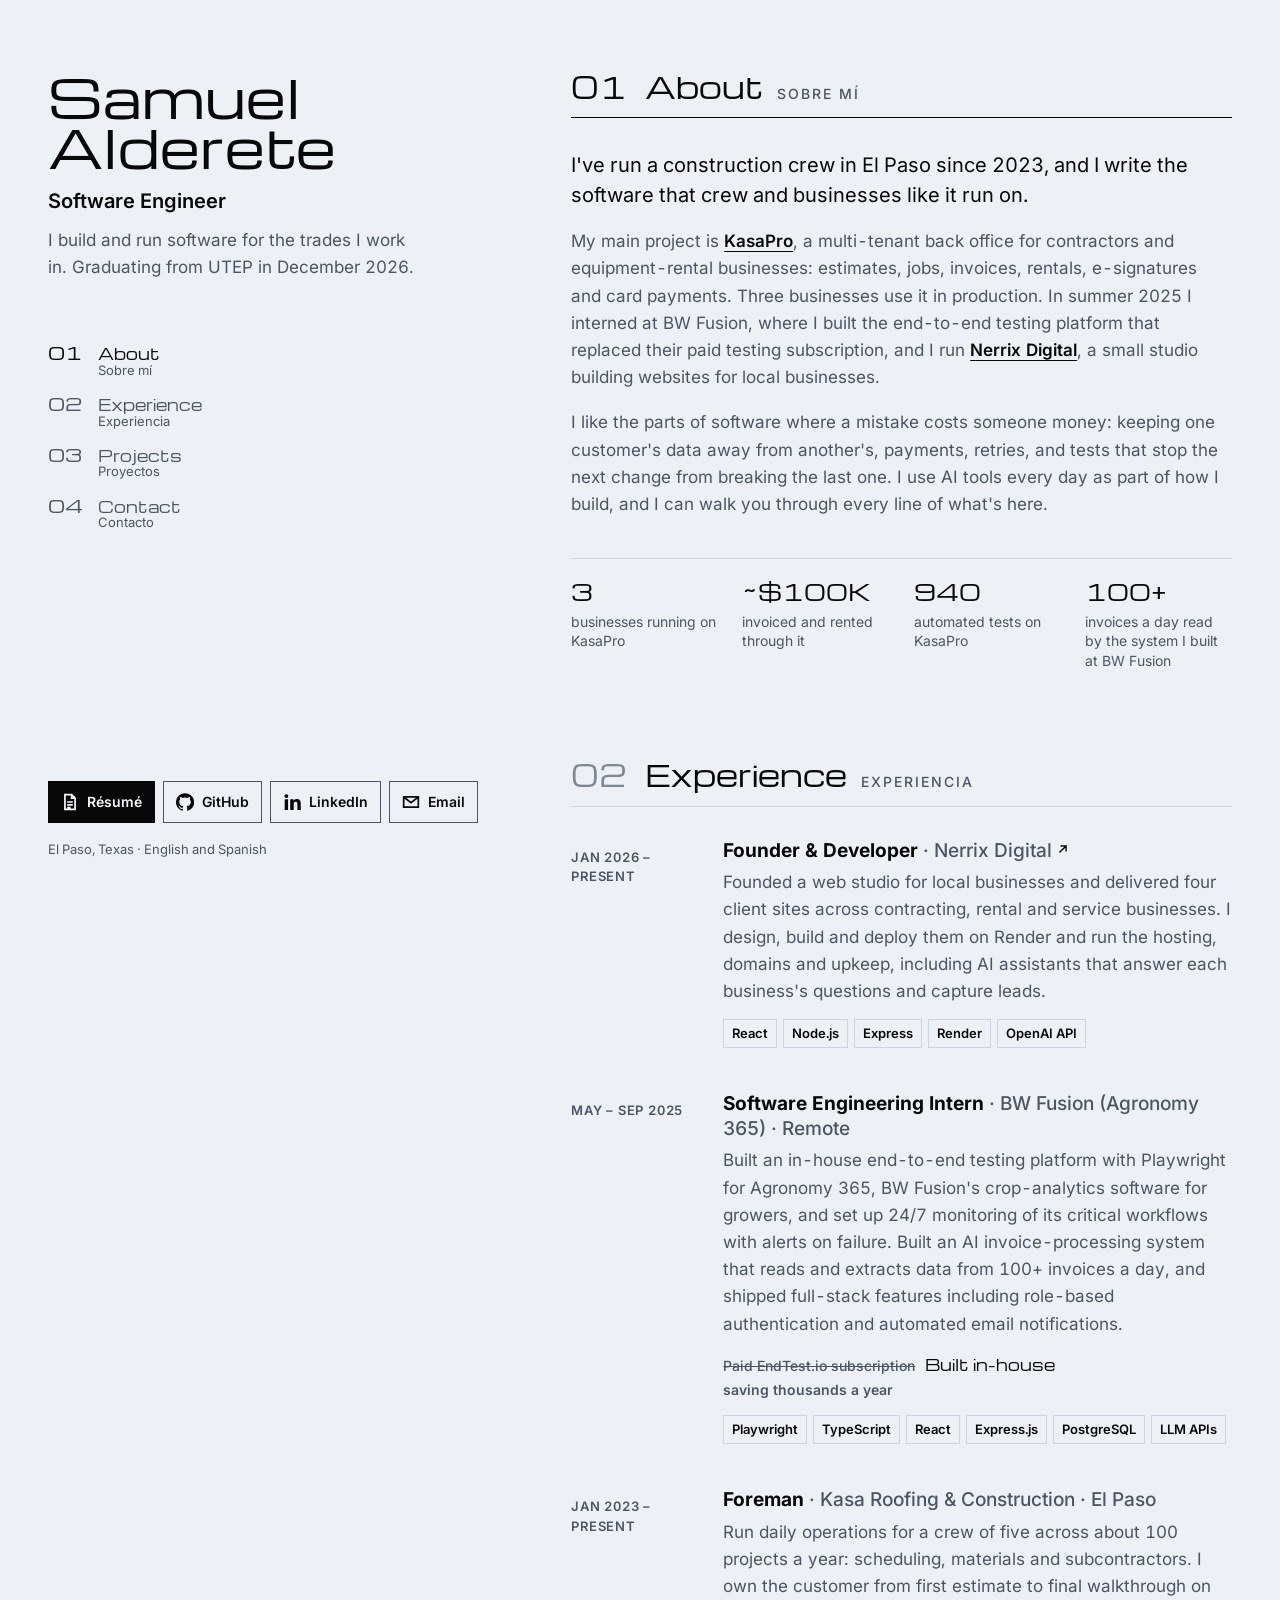
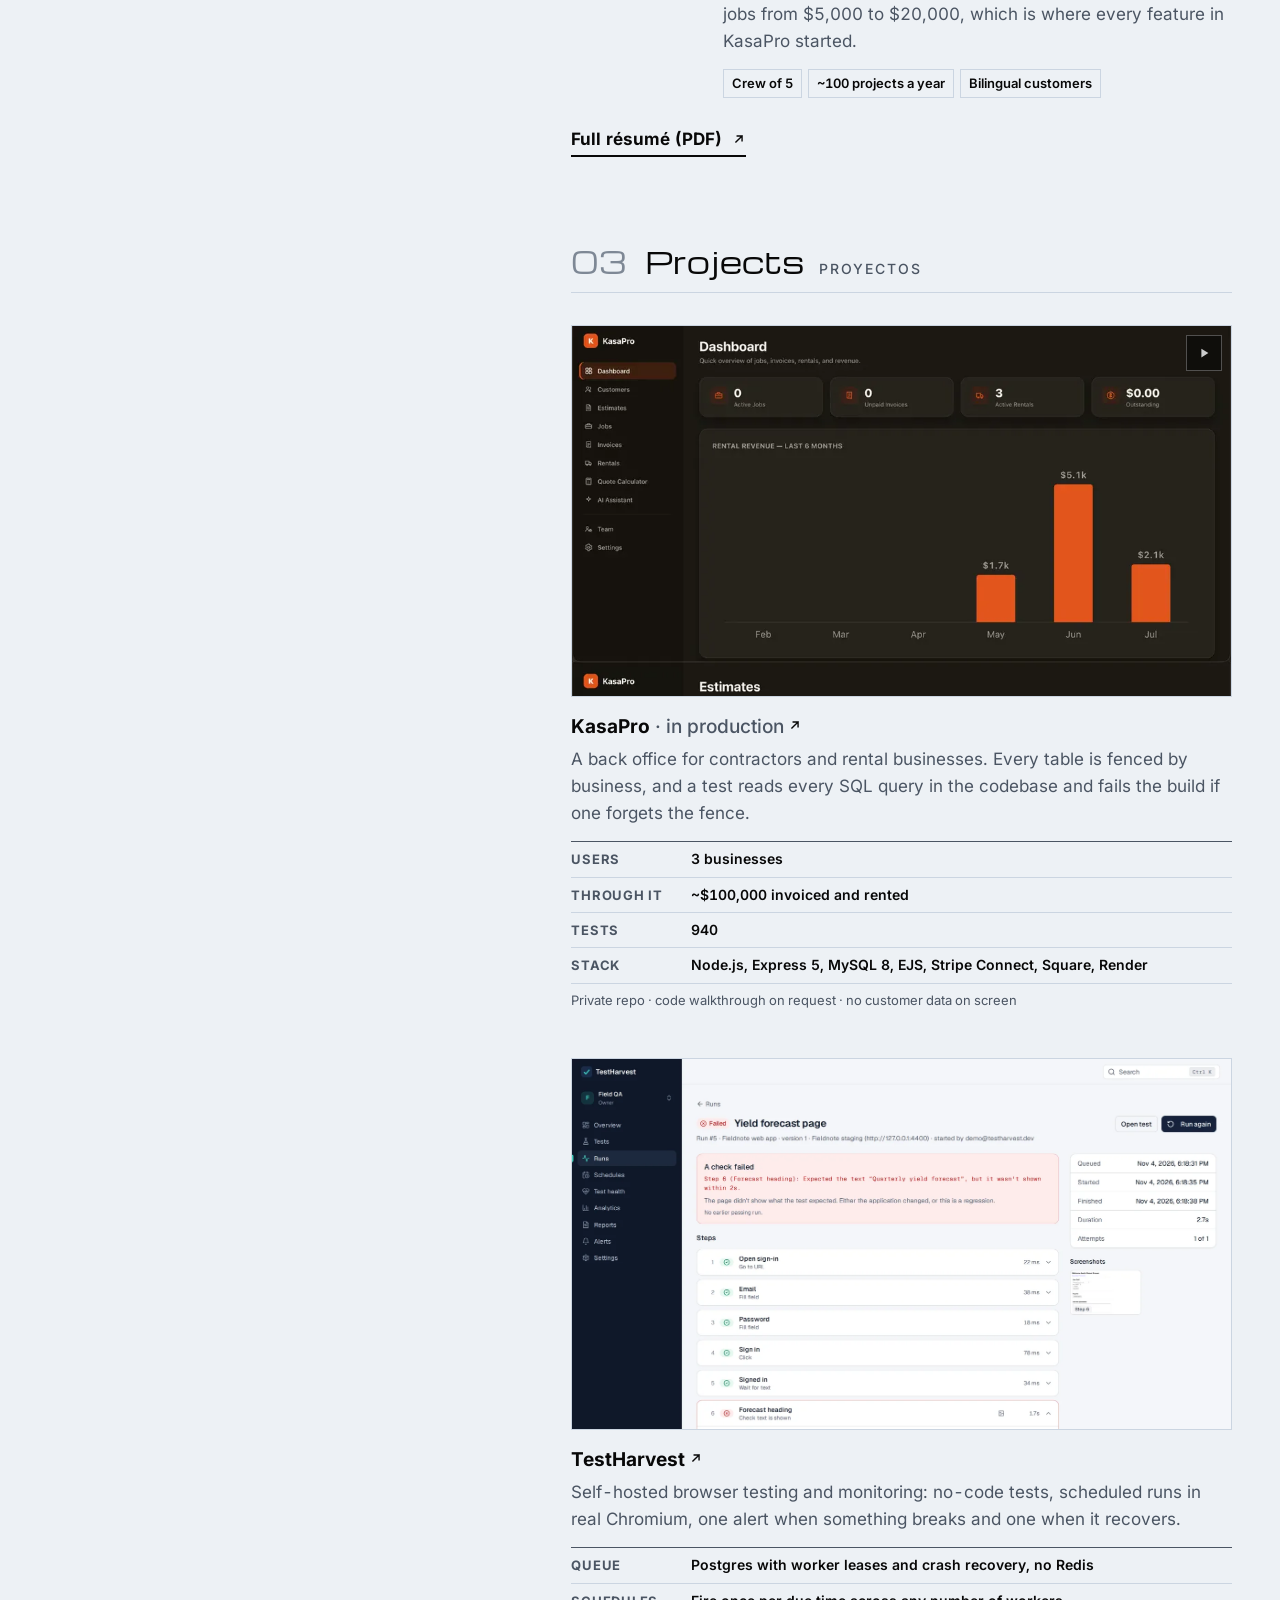
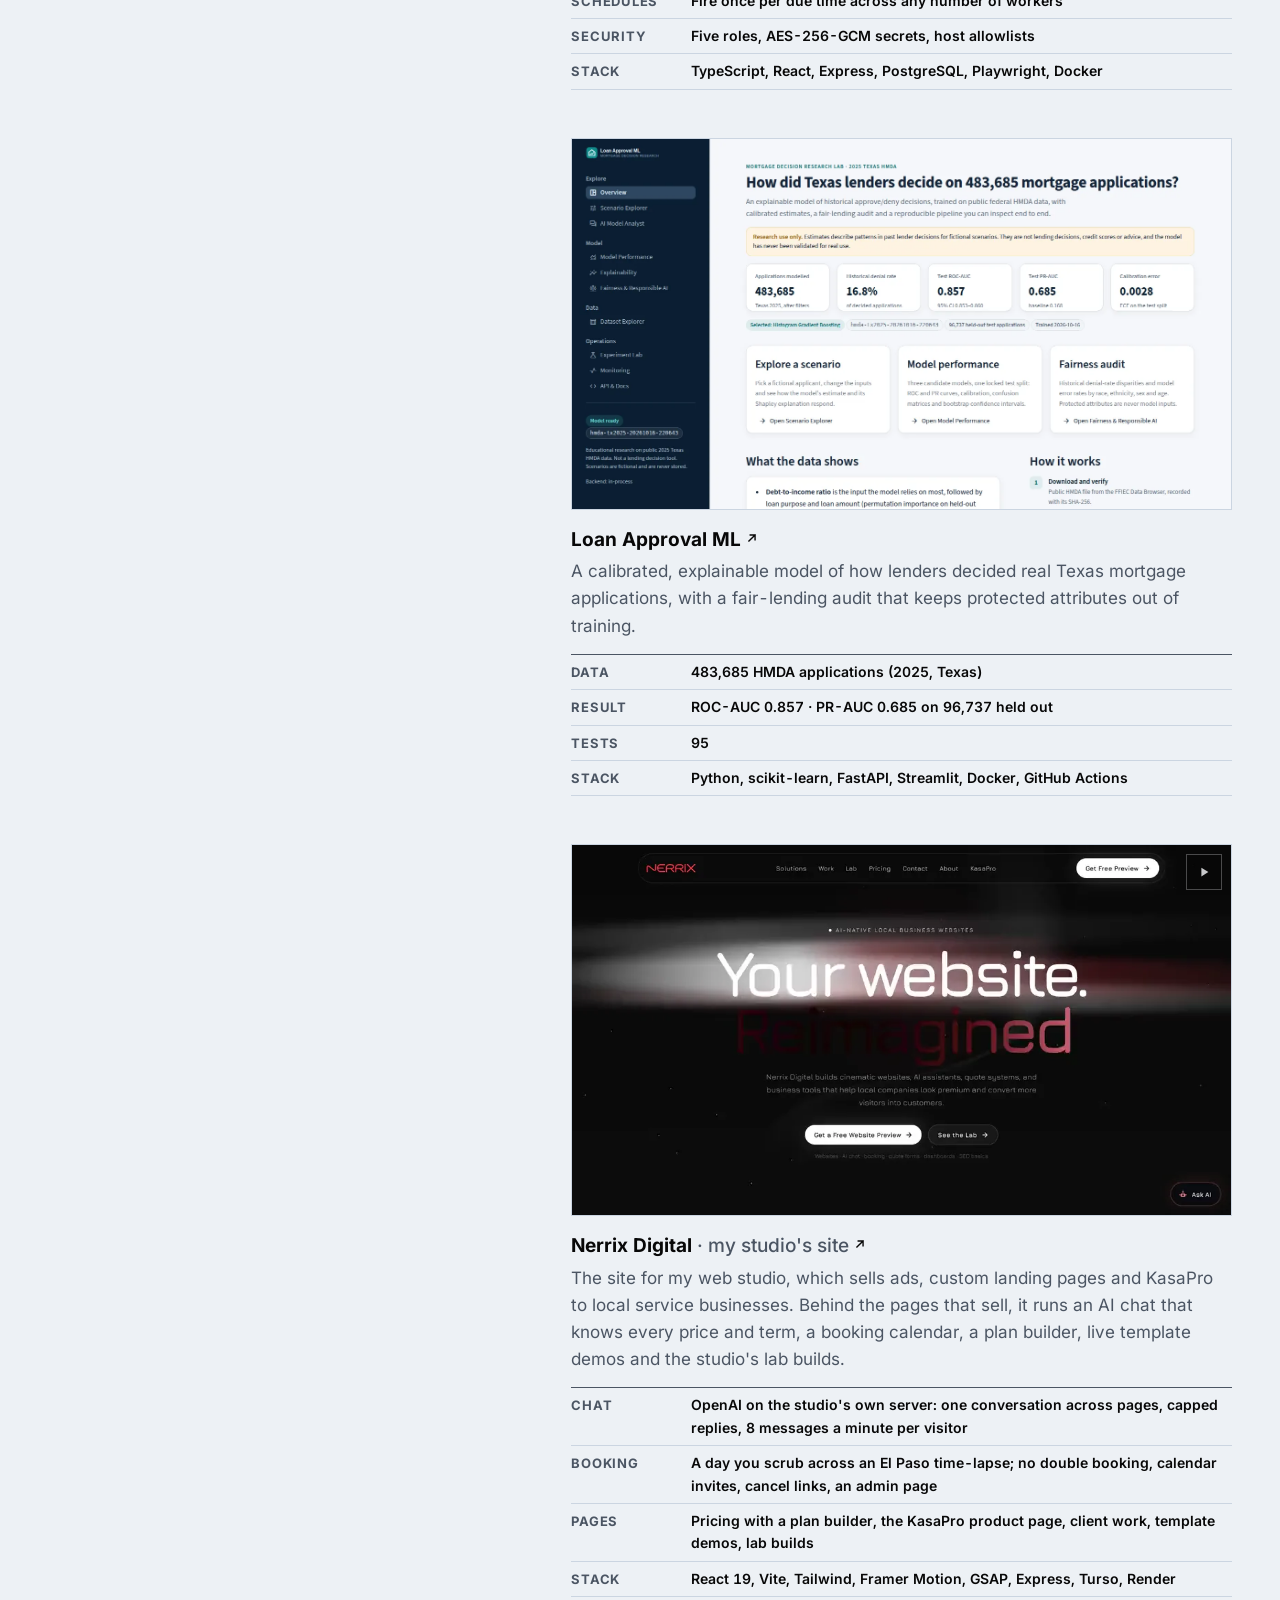
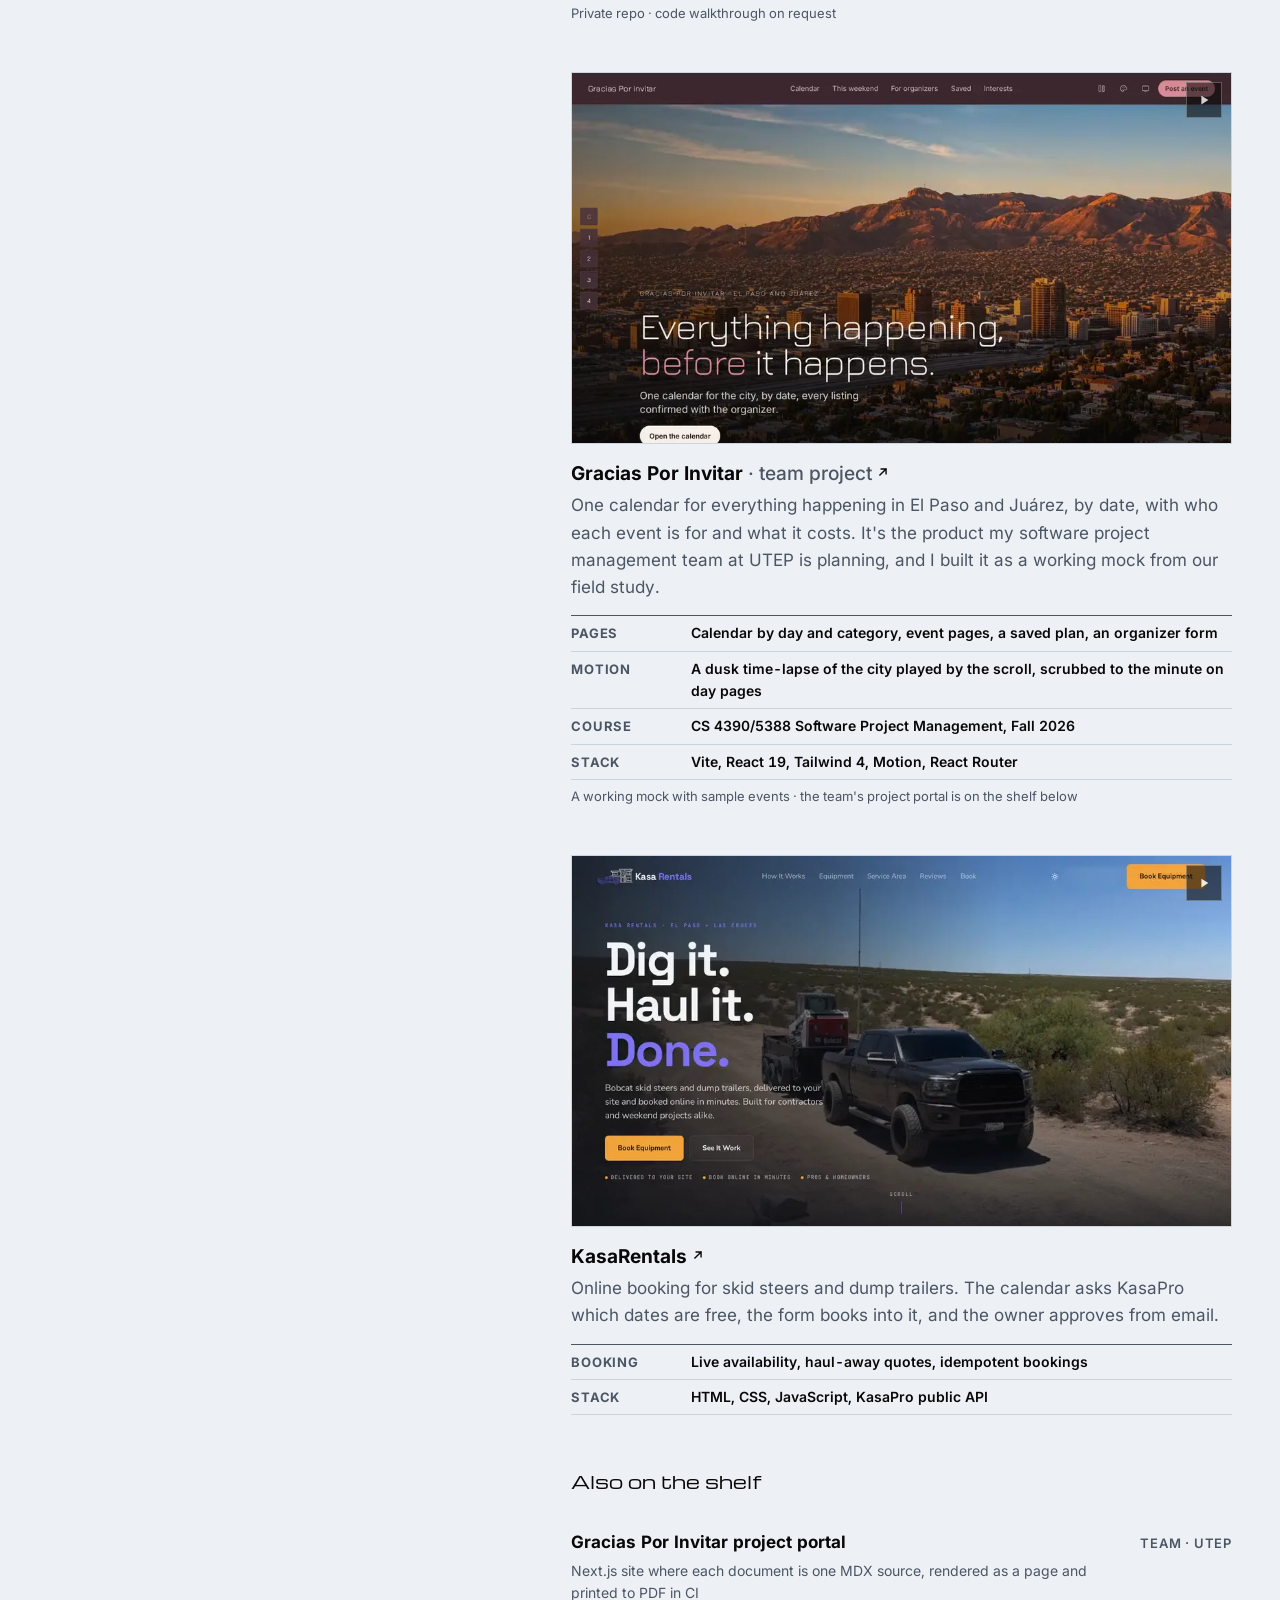
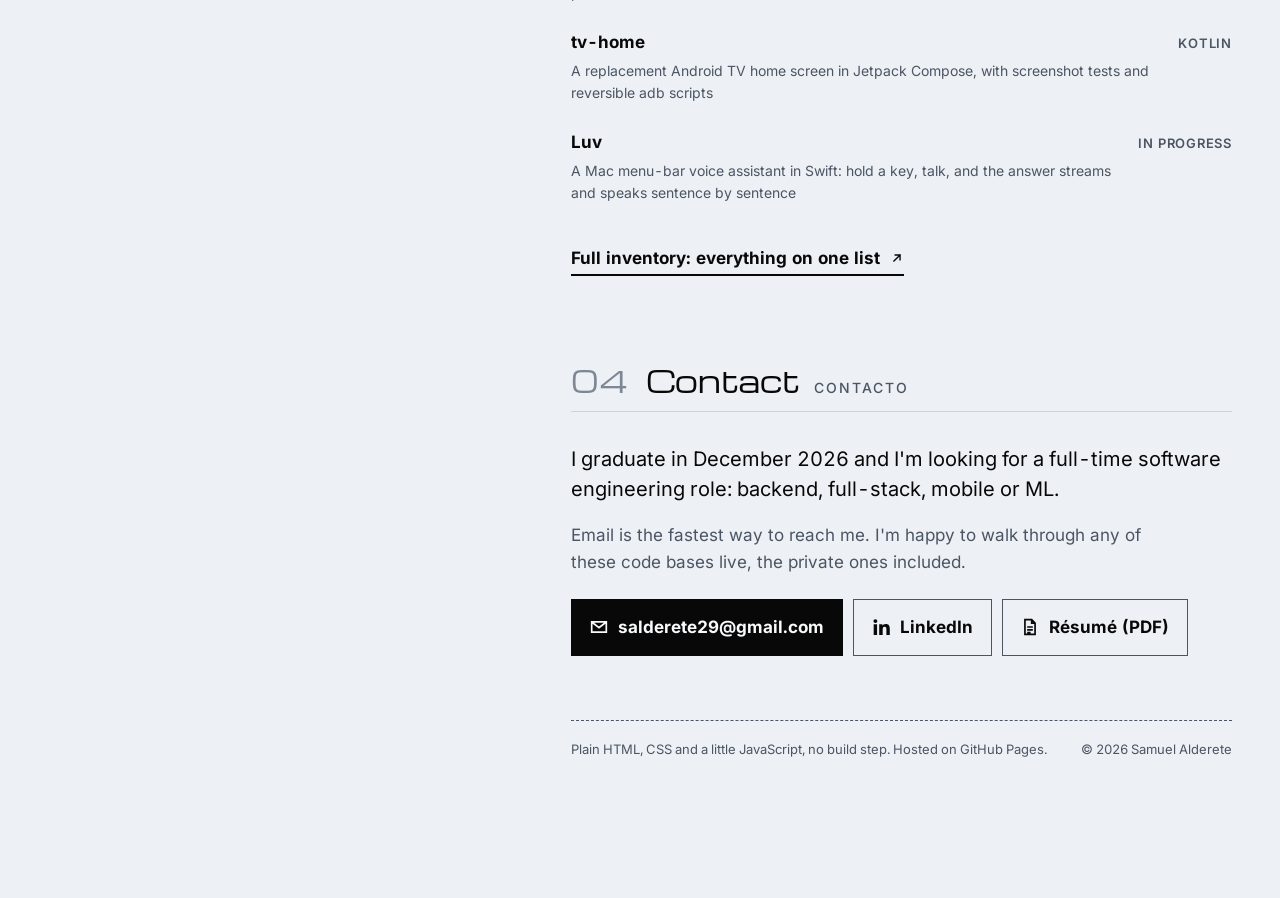
==== commit d3aeca07: "Nerrix Digital's card moves too The Nerrix card now plays a 9.4 s muted loop of nerrixdigital.com, m" ====
--- a/index.html
+++ b/index.html
@@ -201,7 +201,7 @@
         </li>
         <li>
           <a class="product" href="https://www.nerrixdigital.com" target="_blank" rel="noopener" aria-describedby="newtab">
-            <img src="assets/nerrix.webp" width="1440" height="900" alt="Nerrix Digital home page: Your website. Reimagined., with the Ask AI button in the corner" loading="lazy">
+            <video muted playsinline loop preload="none" poster="assets/nerrix-loop.webp" width="960" height="540" aria-hidden="true"><source src="assets/nerrix-loop.mp4" type="video/mp4"></video>
             <div>
               <h3>Nerrix Digital <span class="at">· my studio's site</span><svg class="go" aria-hidden="true"><use href="#i-go"/></svg></h3>
               <p>The site for my web studio, which sells ads, custom landing pages and KasaPro to local service businesses. Behind the pages that sell, it runs an AI chat that knows every price and term, a booking calendar, a plan builder, live template demos and the studio's lab builds.</p>
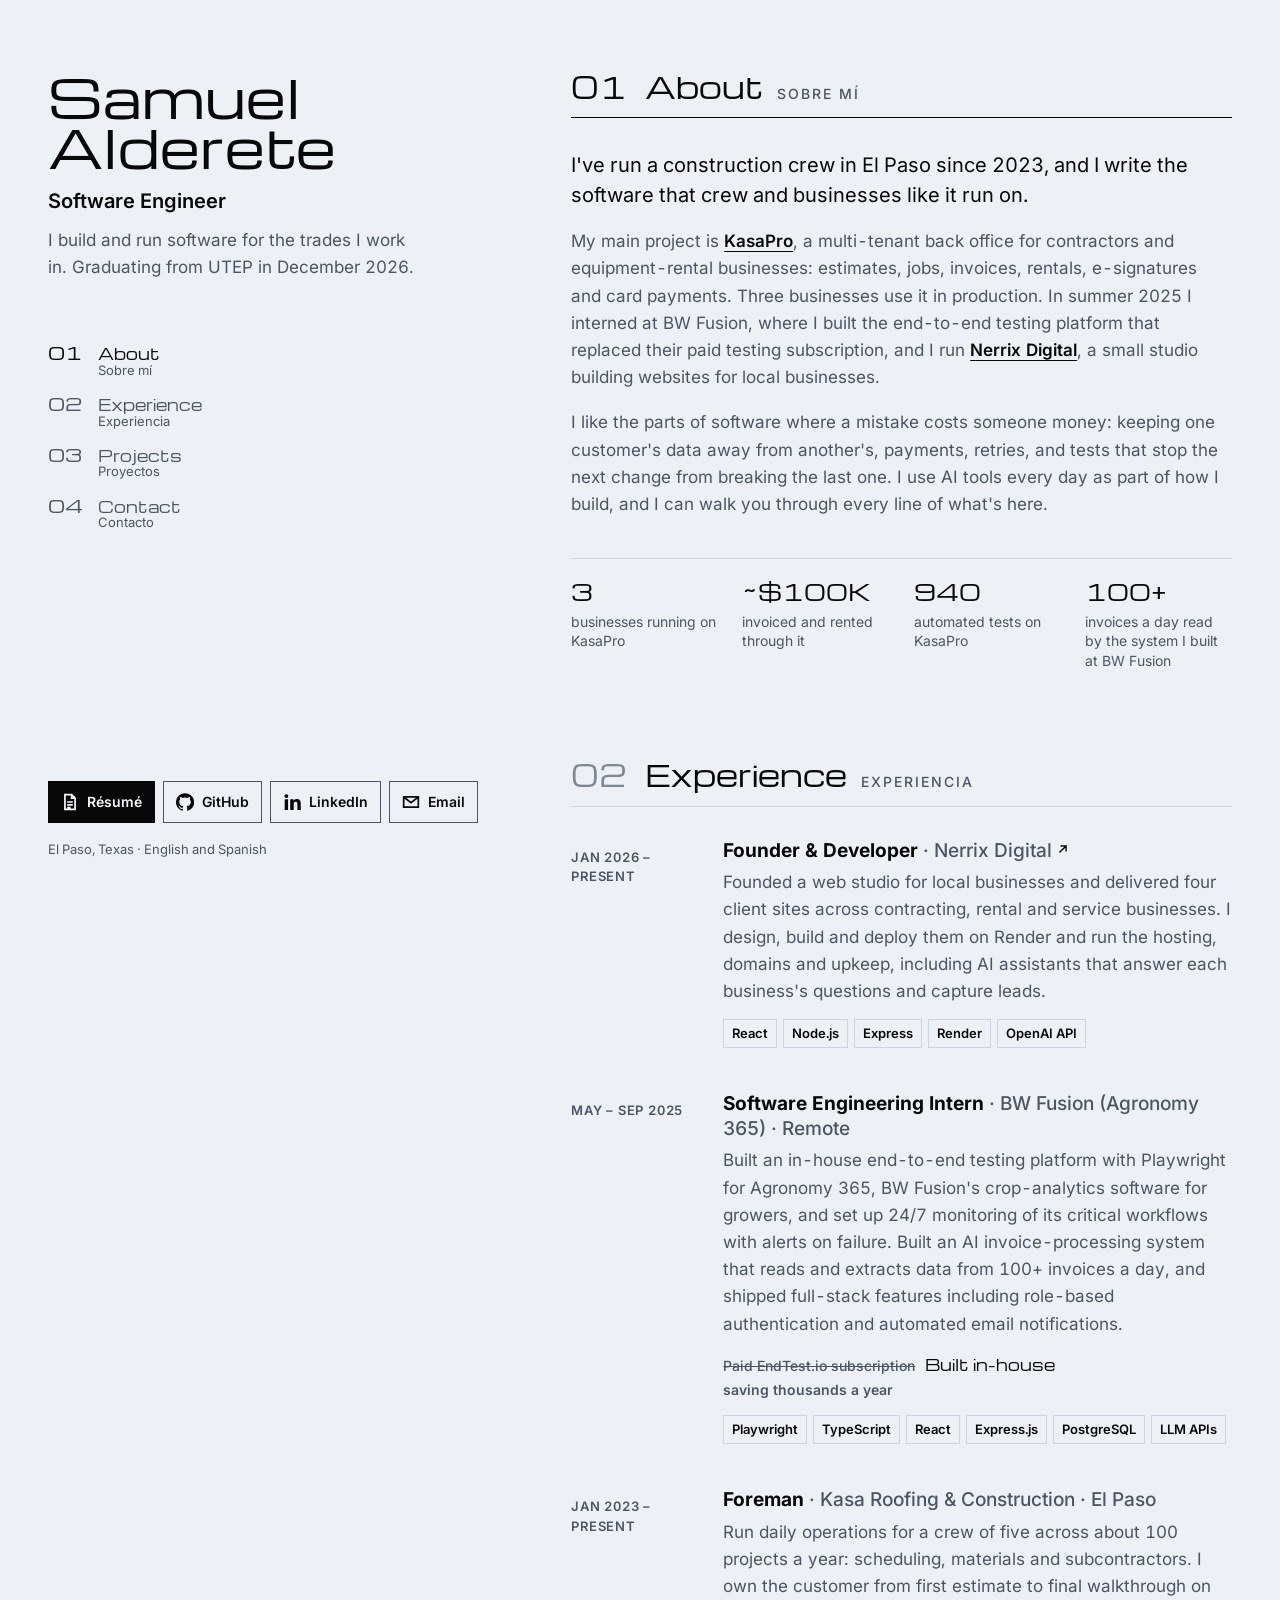
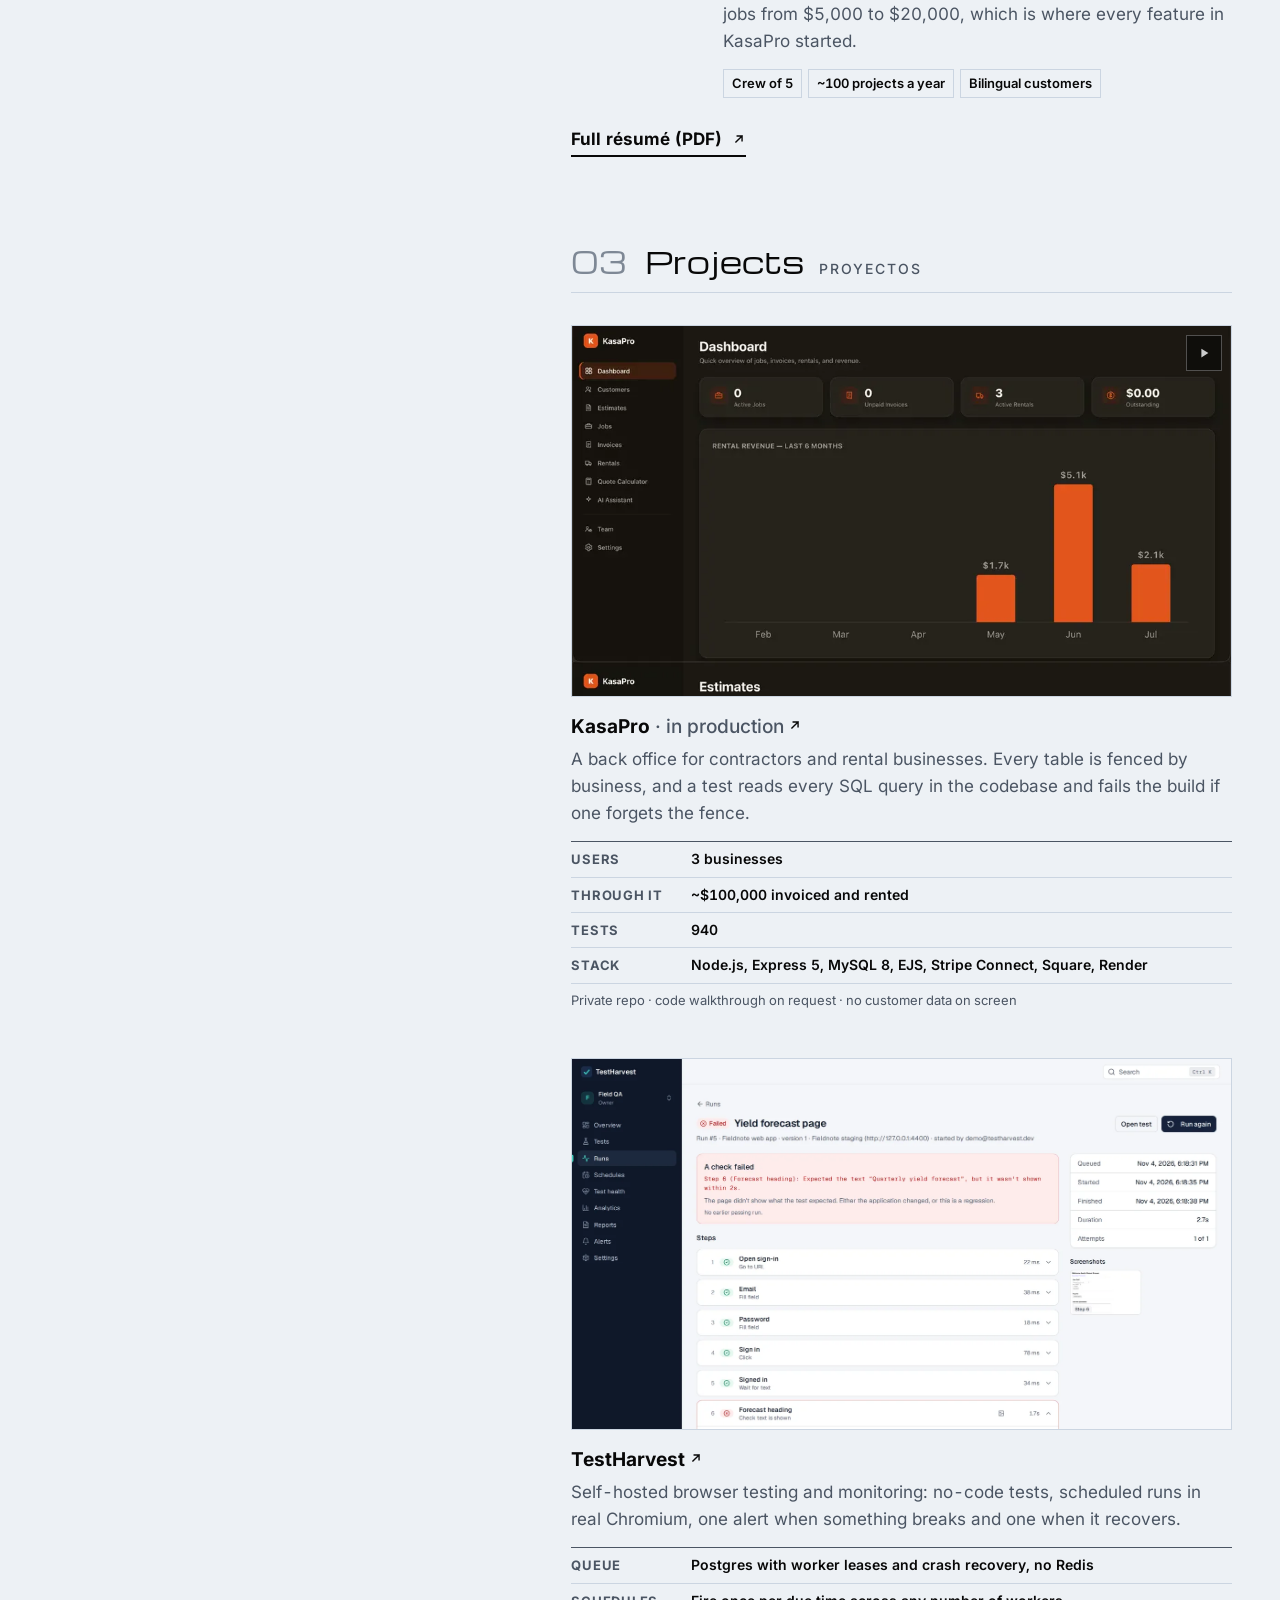
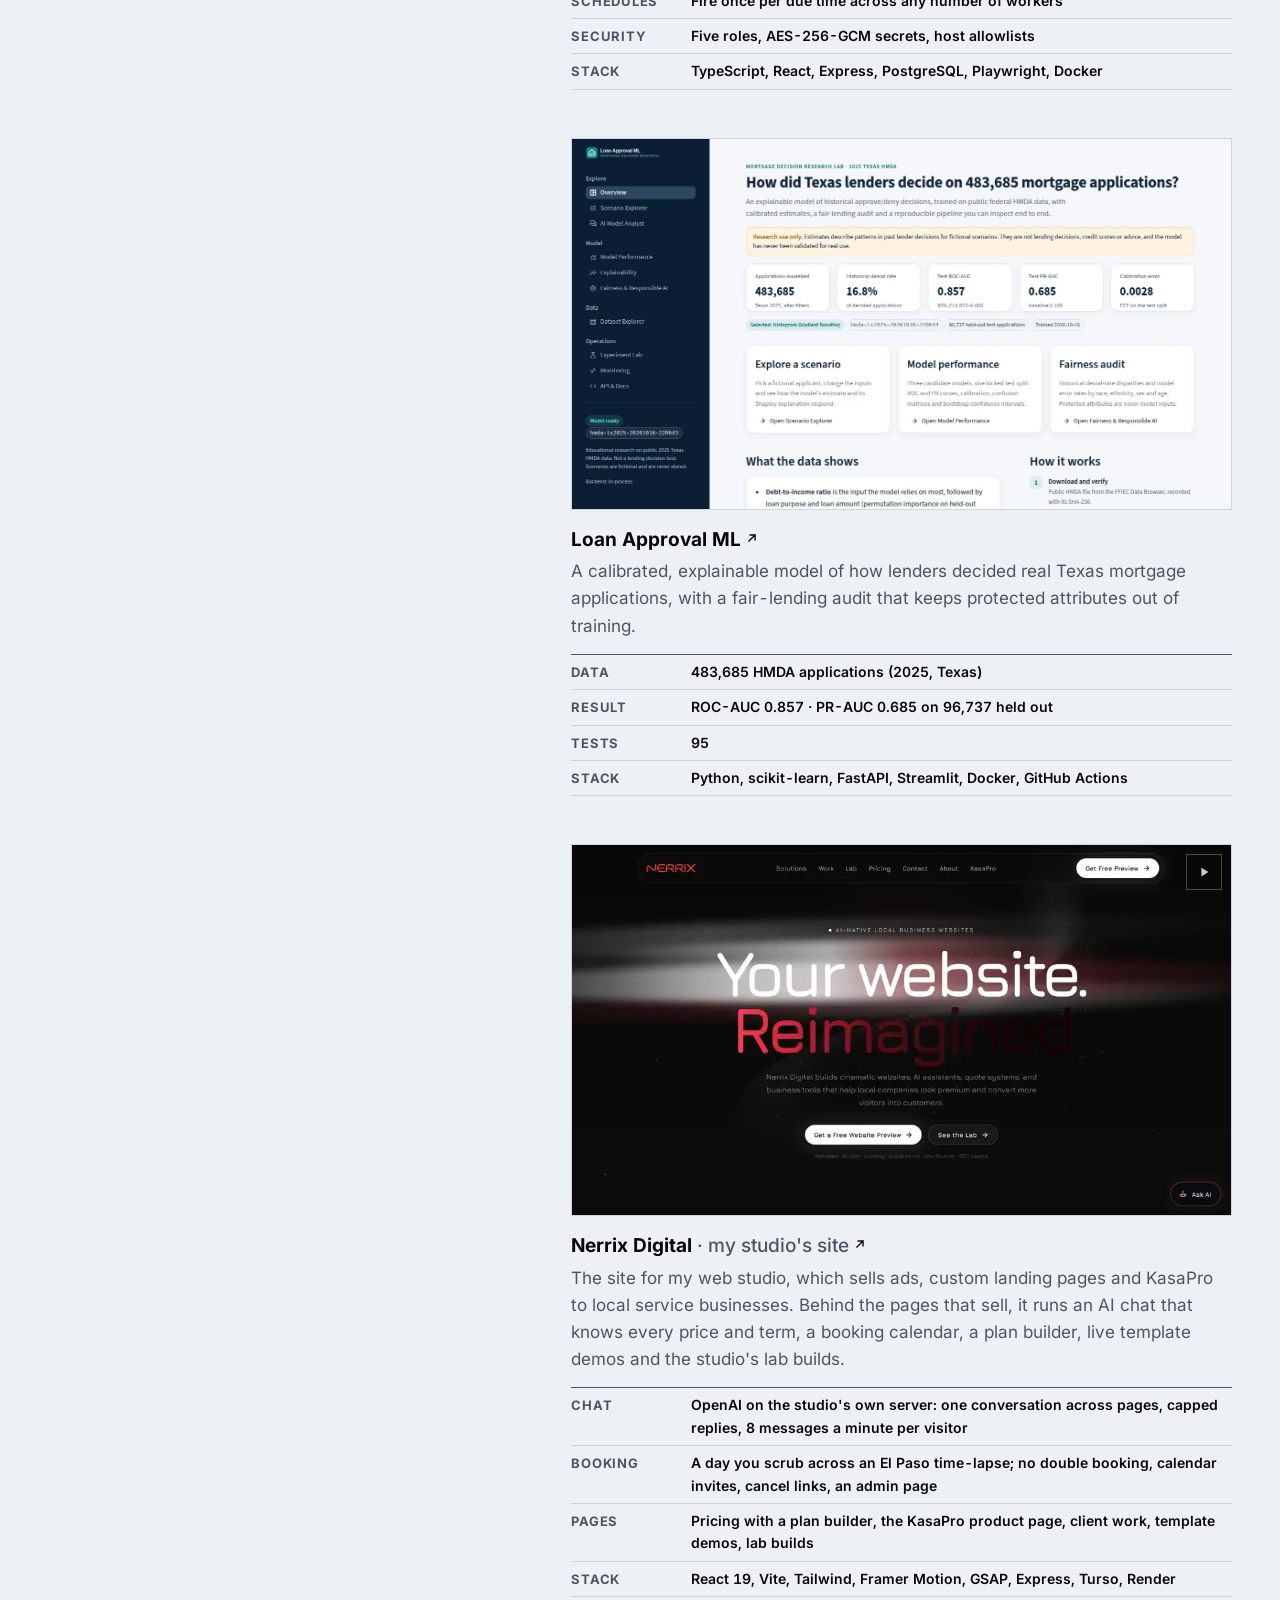
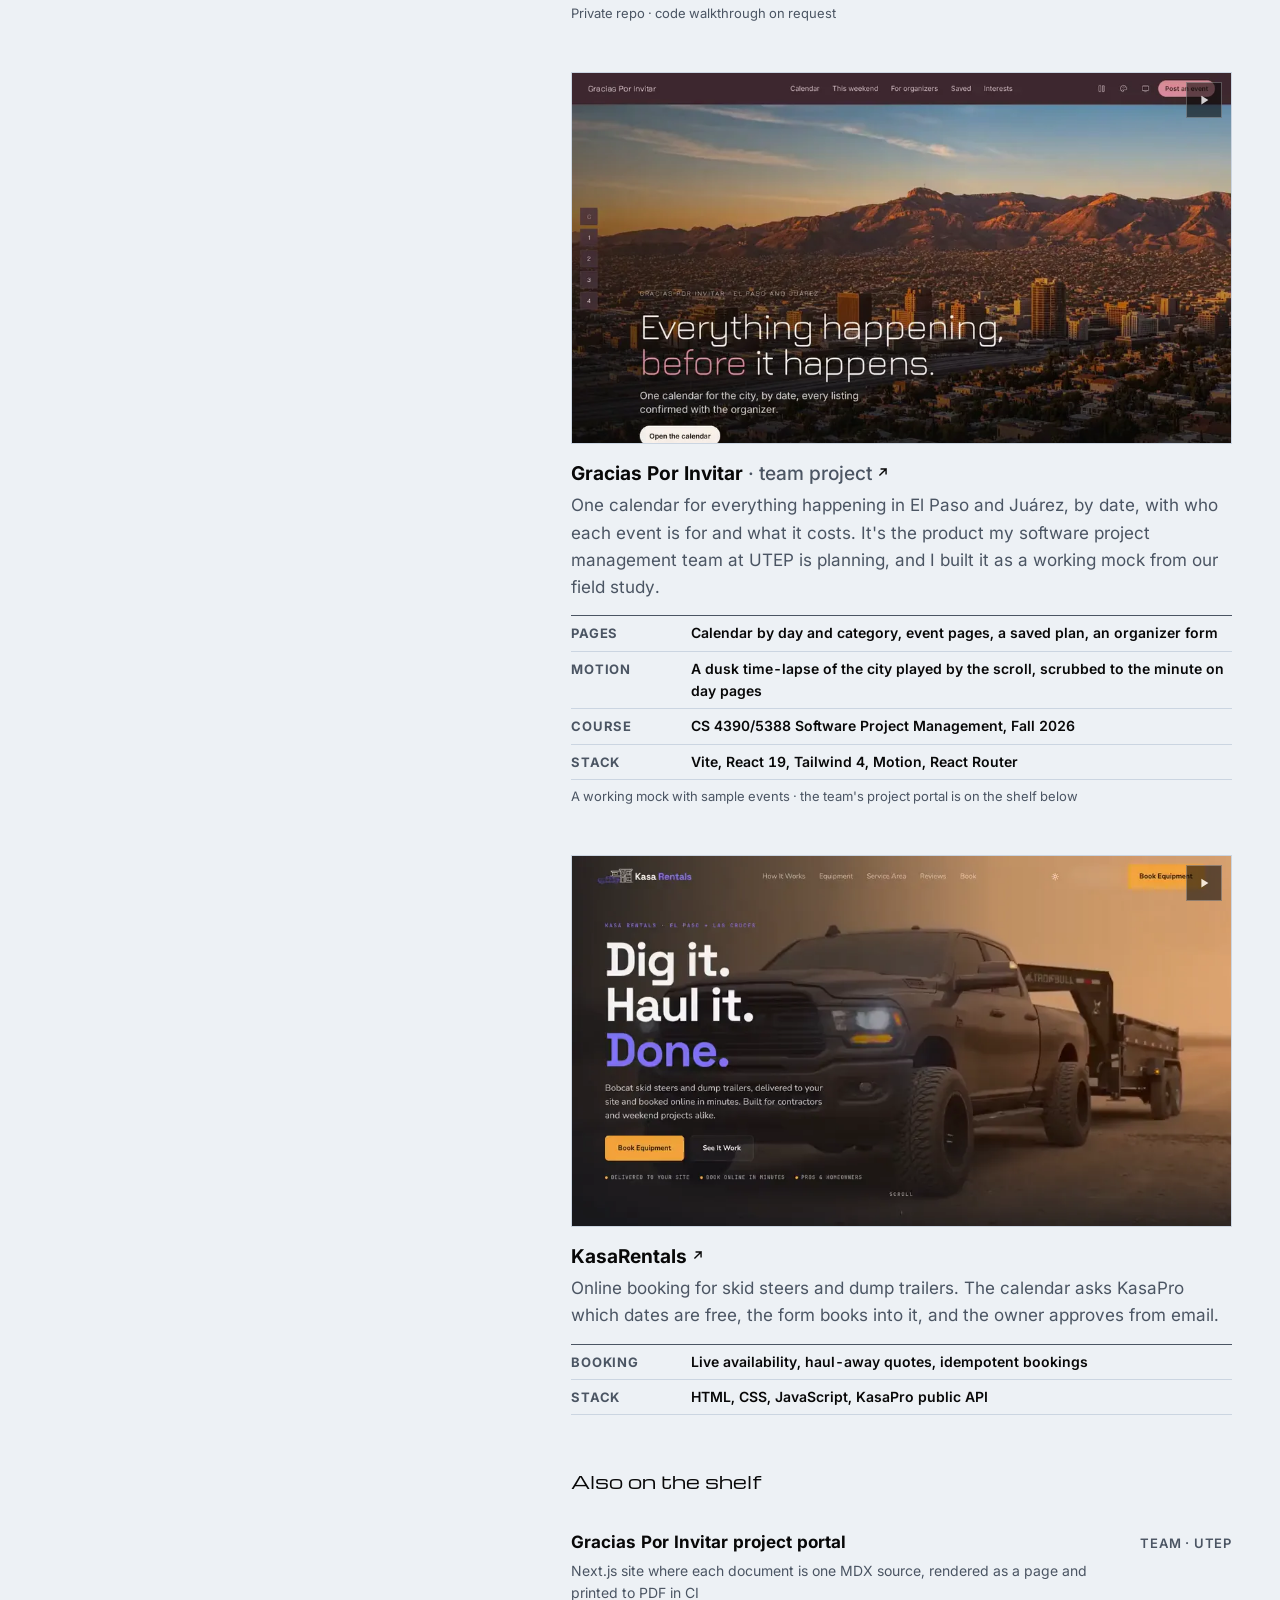
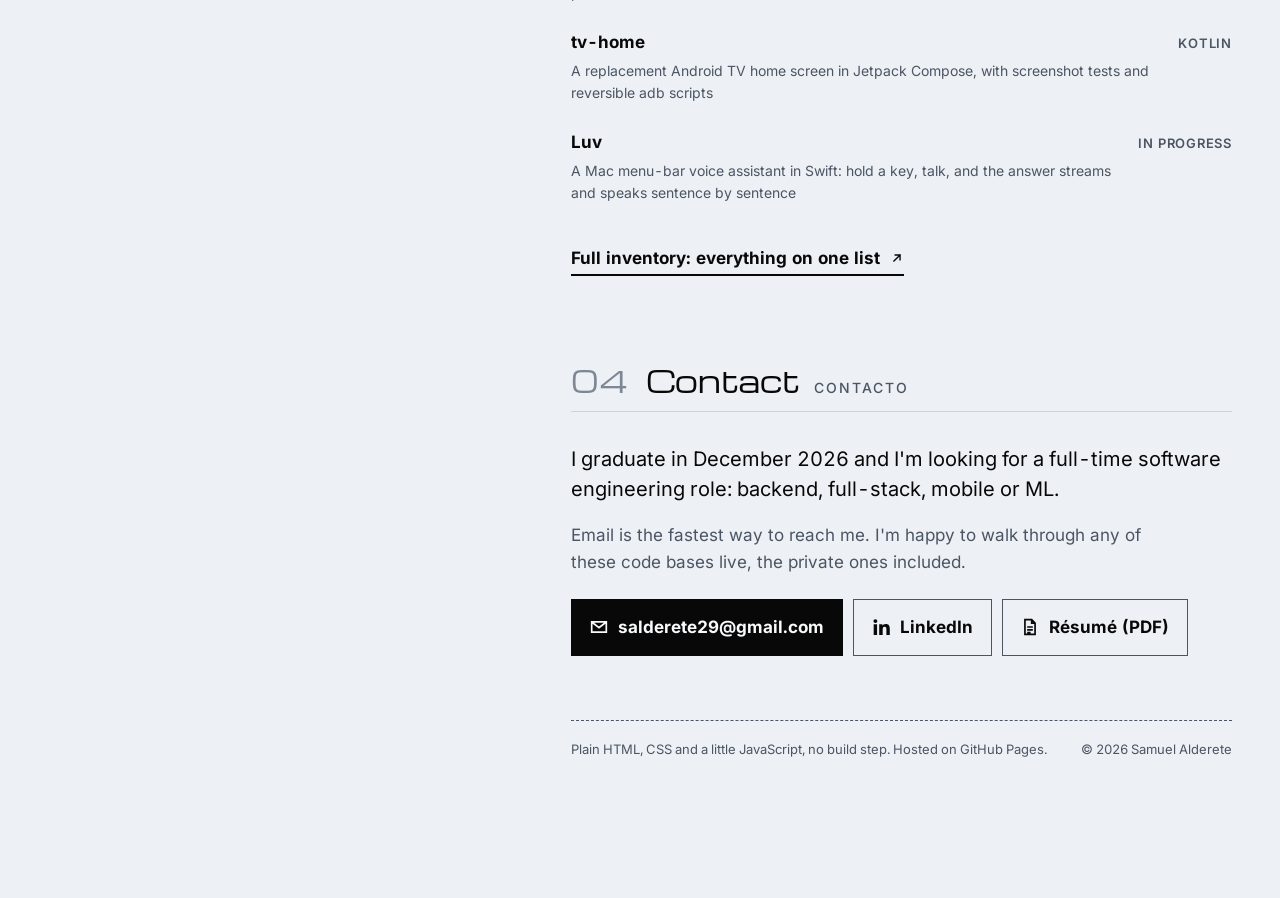
==== commit 5c777602: "KasaRentals card: the new storm hero in its loop The card's loop and poster are re-recorded from the" ====
--- a/index.html
+++ b/index.html
@@ -233,7 +233,7 @@
         </li>
         <li>
           <a class="product" href="https://kasarentals.com" target="_blank" rel="noopener" aria-describedby="newtab">
-            <video muted playsinline loop preload="none" poster="assets/kasarentals-loop.webp" width="960" height="540" aria-hidden="true"><source src="assets/kasarentals-loop.mp4" type="video/mp4"></video>
+            <video muted playsinline loop preload="none" poster="assets/kasarentals-storm-loop.webp" width="960" height="540" aria-hidden="true"><source src="assets/kasarentals-storm-loop.mp4" type="video/mp4"></video>
             <div>
               <h3>KasaRentals<svg class="go" aria-hidden="true"><use href="#i-go"/></svg></h3>
               <p>Online booking for skid steers and dump trailers. The calendar asks KasaPro which dates are free, the form books into it, and the owner approves from email.</p>
--- a/styles.css
+++ b/styles.css
@@ -35,6 +35,8 @@
   --sign-muted: #4b5563;
   --shadow: 0 1px 2px rgba(8, 8, 8, 0.06), 0 12px 28px -14px rgba(8, 8, 8, 0.24);
   --lamp: rgba(255, 255, 255, 0.9);   /* the work light on the frost ground */
+  --ripple-lit: rgba(255, 255, 255, 0.9);  /* a floor ripple where it faces the work light */
+  --ripple-shade: rgba(8, 8, 8, 0.18);     /* and where it faces away */
 
   --sans: "Inter", ui-sans-serif, system-ui, -apple-system, "Segoe UI", sans-serif;
   --display: "Michroma", ui-sans-serif, system-ui, sans-serif;
@@ -73,6 +75,8 @@
     --sign-muted: #a7b1be;
     --shadow: inset 0 1px 0 rgba(203, 213, 225, 0.1), 0 12px 28px -14px rgba(0, 0, 0, 0.8);
     --lamp: rgba(203, 213, 225, 0.1);  /* a cold shop light at night */
+    --ripple-lit: rgba(203, 213, 225, 0.4);
+    --ripple-shade: rgba(8, 8, 8, 0.55);
     color-scheme: dark;
   }
 }
@@ -369,6 +373,17 @@
 }
 .worklight.on { opacity: 1; }
 @media (prefers-reduced-motion: reduce) { .worklight { display: none; } }
+
+/* ---------- the floor ripples ----------
+   The aisle floor is a still sheet the work light rakes: a mouse or trackpad leaves a wake, and a click on the
+   floor drops a ring (site.js draws them on a WebGL canvas, just over the work light and under the shelves).
+   The canvas only shows while there are ripples, and never under reduced motion, forced colours or print. */
+.ripples {
+  position: fixed; left: 0; top: 0; z-index: 0;
+  width: 100%; height: 100%; pointer-events: none; visibility: hidden;
+}
+.ripples.on { visibility: visible; }
+@media (prefers-reduced-motion: reduce), (forced-colors: active), print { .ripples { display: none; } }
 
 /* ---------- the progress line ----------
    A 2px accent line along the top edge that fills as you go down the page, so you always know how far along
